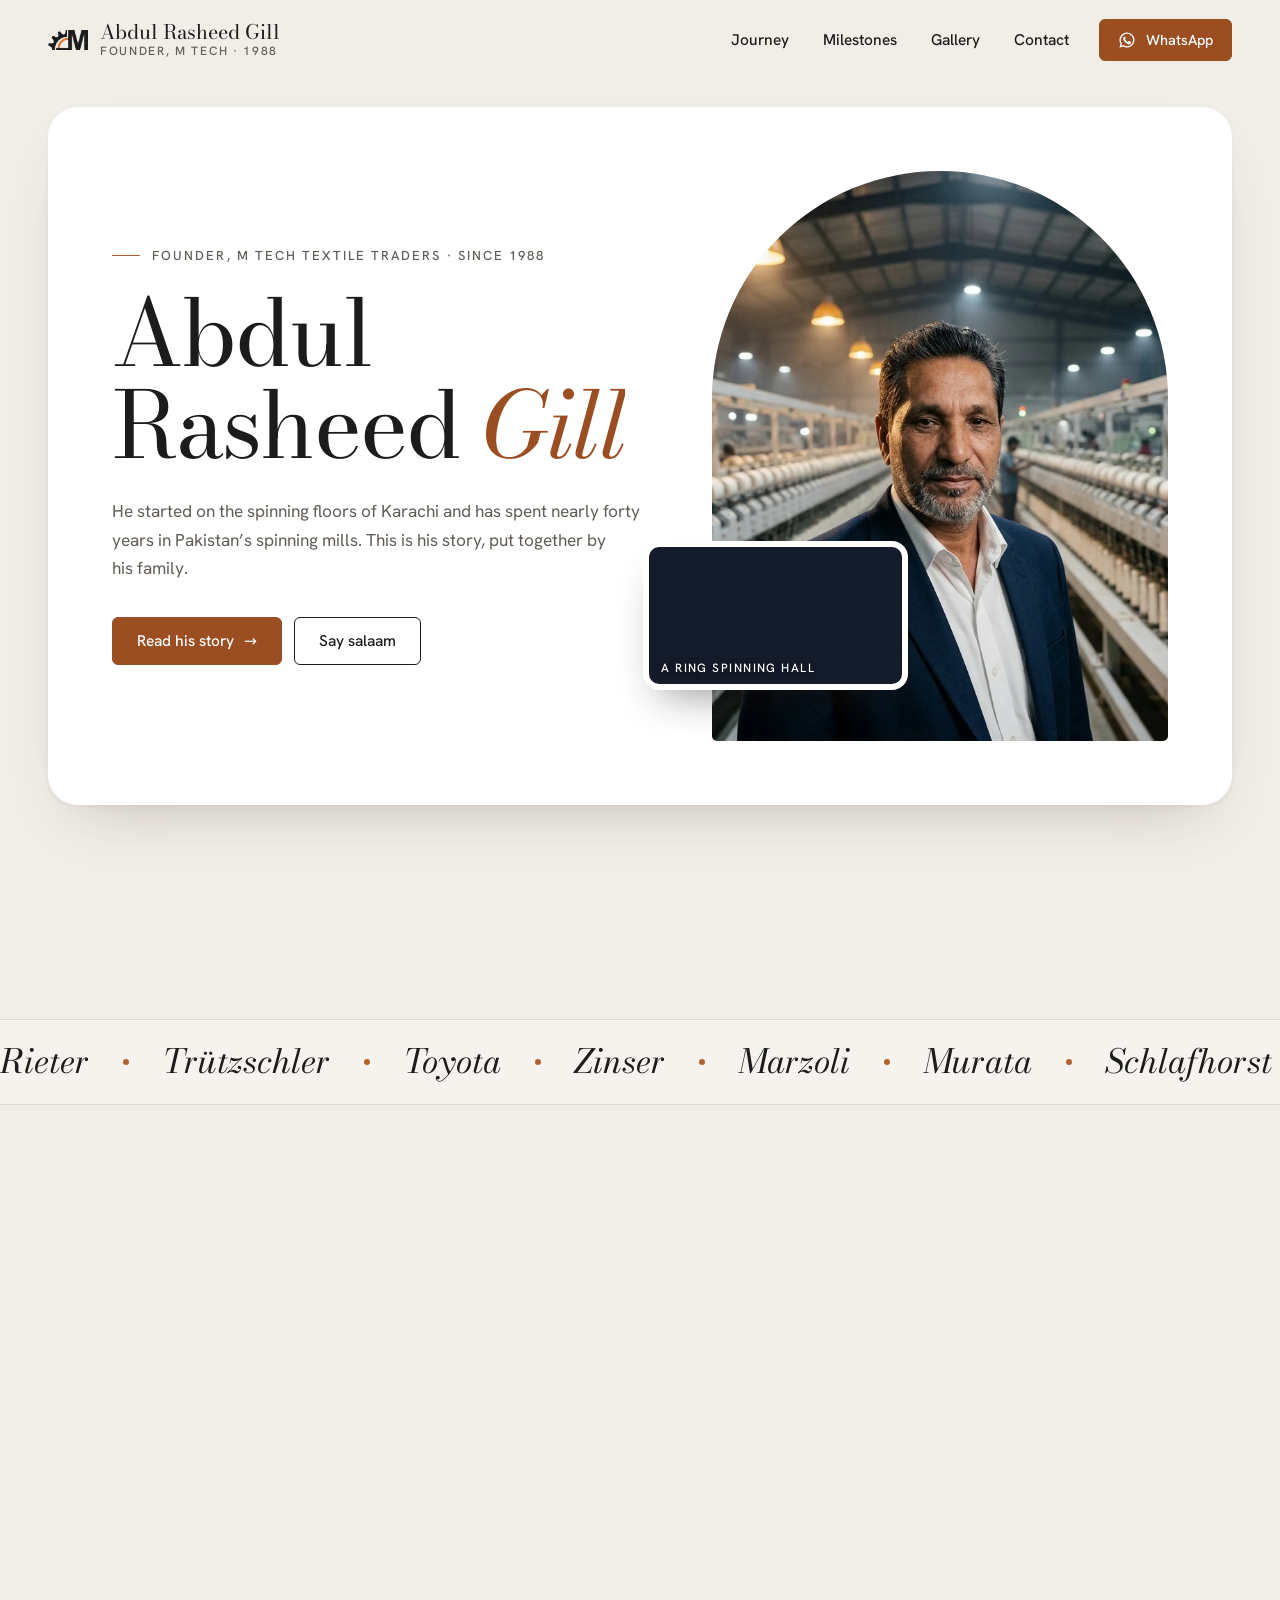
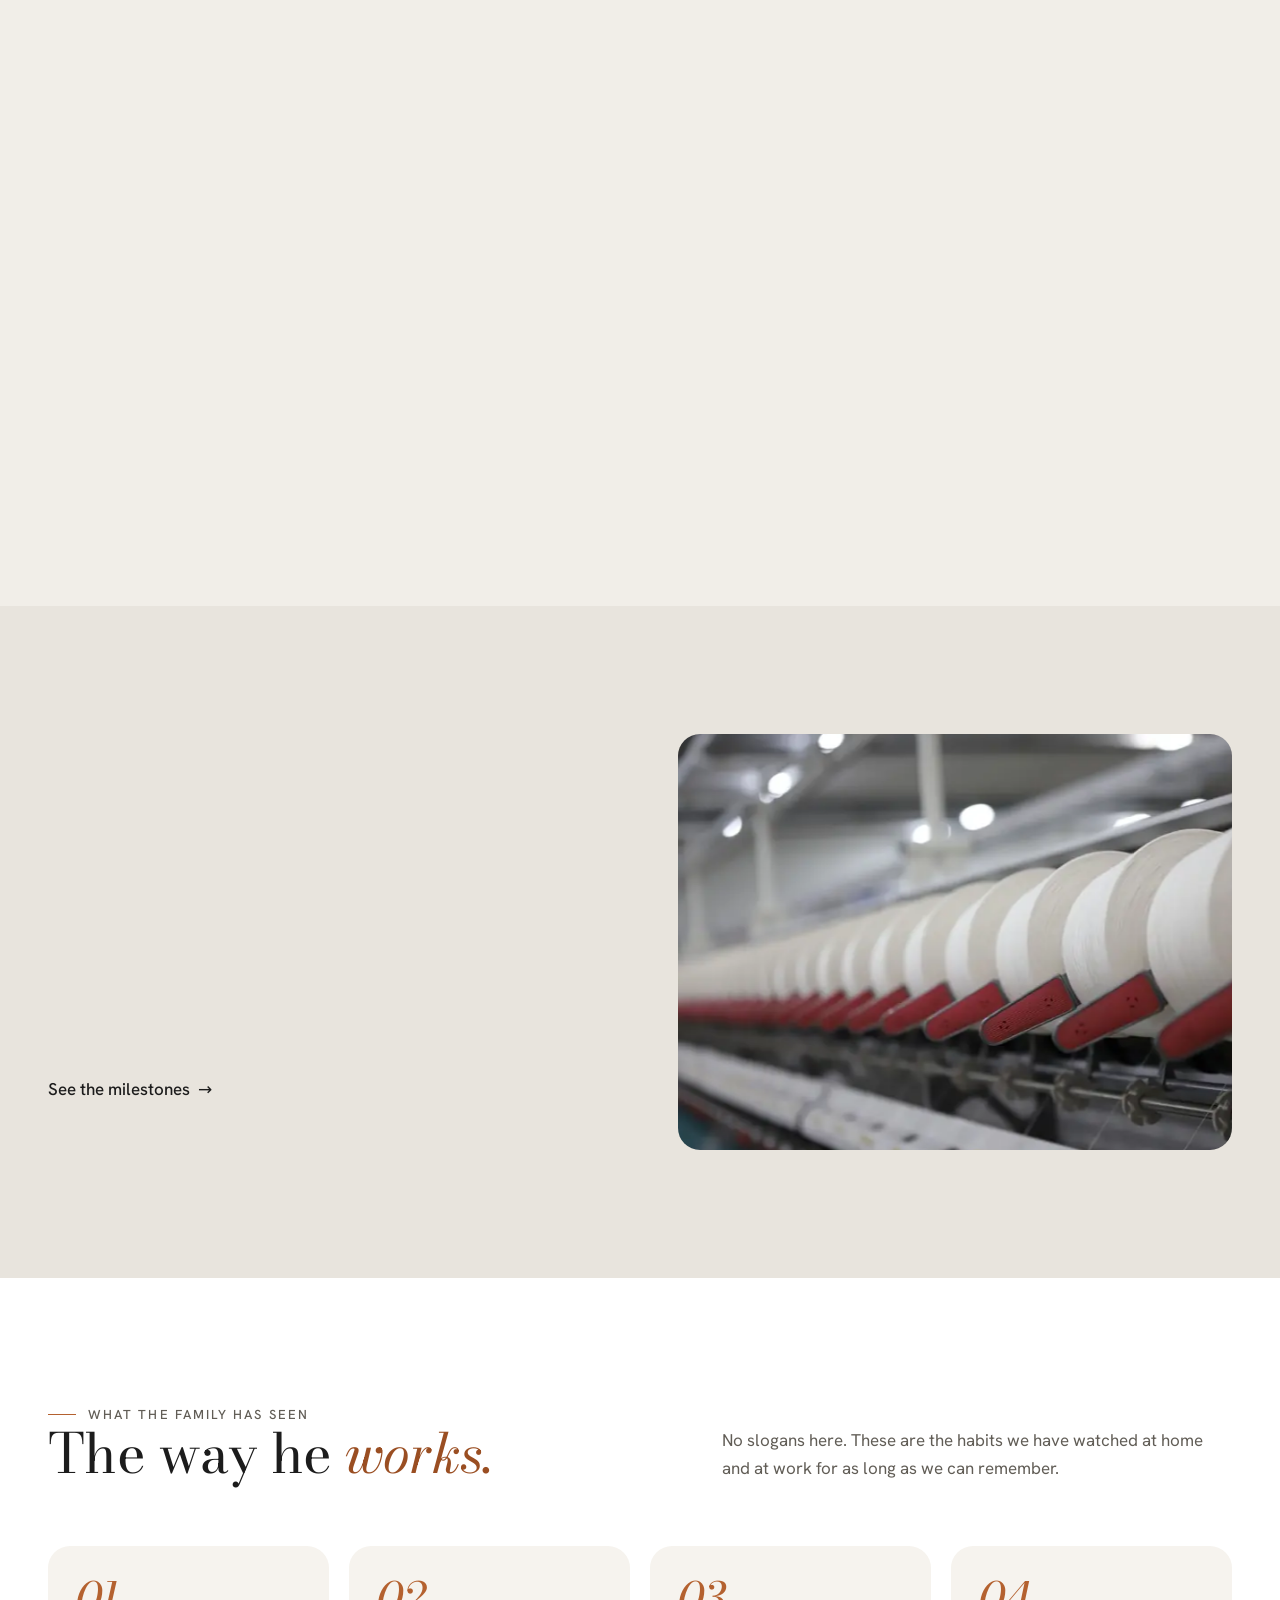
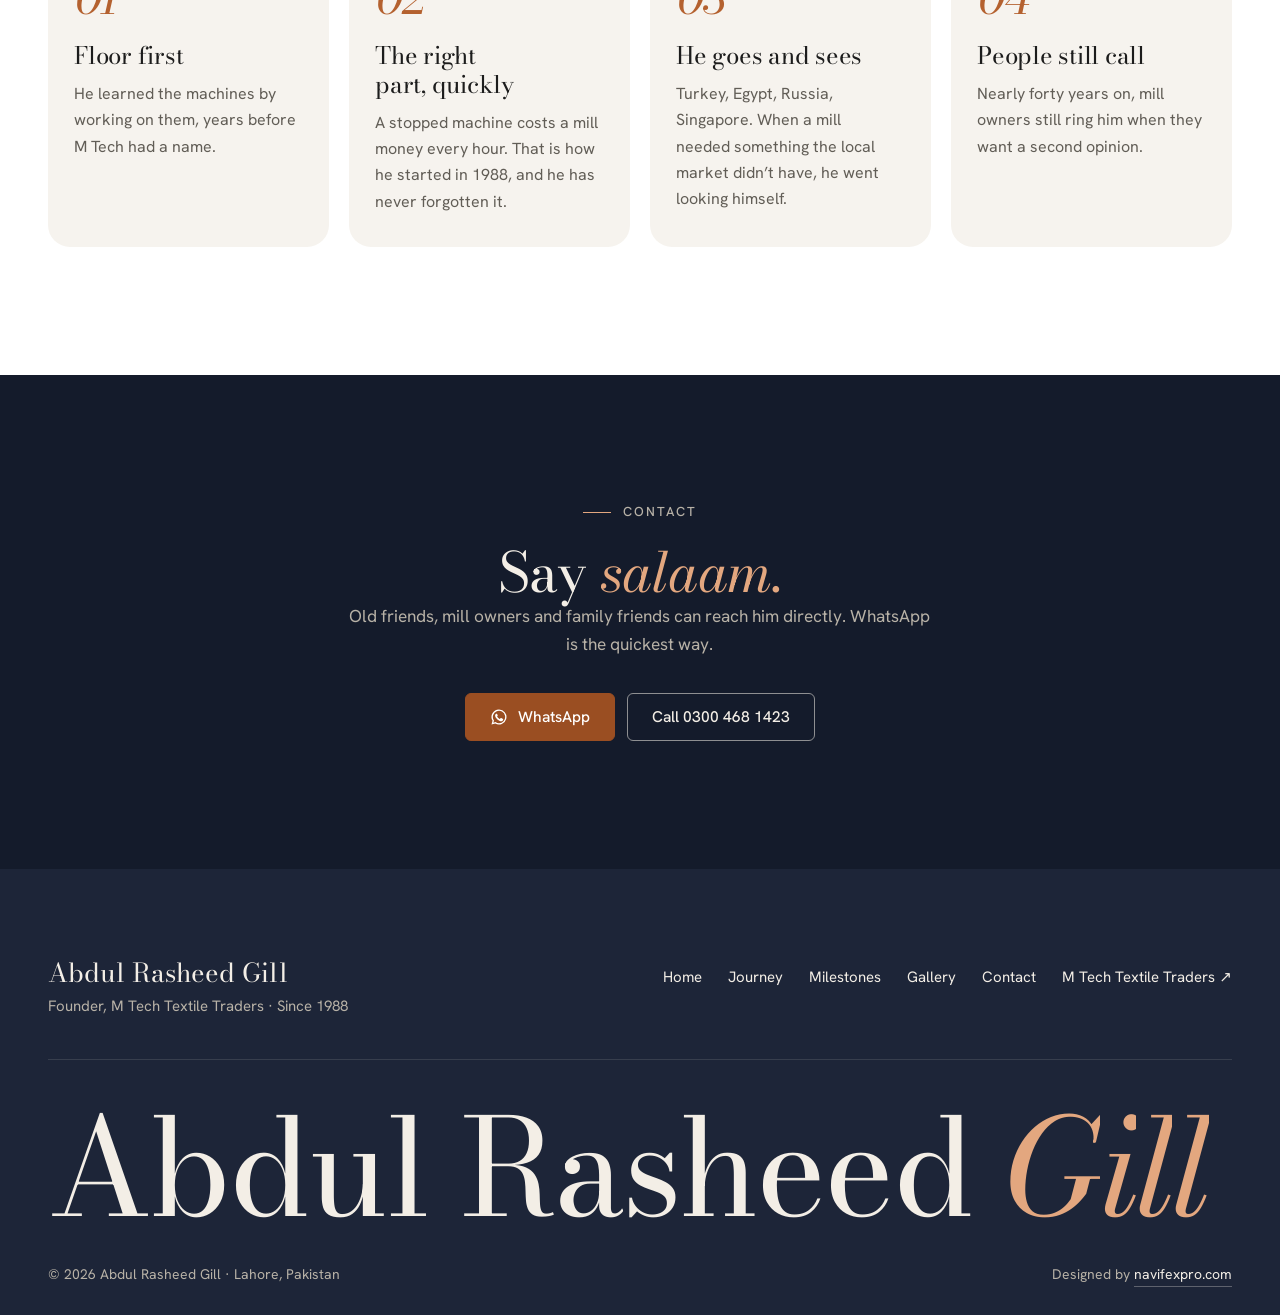
==== index.html @ b9854686 "Round 3: warm editorial redesign (linen, Bodoni, copper), soft motion, complete SEO - Celeste-style " ====
<!doctype html>
<html lang="en" class="no-js">
<head>
<meta charset="utf-8">
<meta name="viewport" content="width=device-width,initial-scale=1,viewport-fit=cover">
<title>Abdul Rasheed Gill | Founder of M Tech Textile Traders</title>
<meta name="description" content="Abdul Rasheed Gill founded M Tech Textile Traders in Karachi in 1988. His story from the spinning floors to whole mills, told by his family with his own photos.">
<meta name="theme-color" content="#f1eee8">
<link rel="canonical" href="https://abdulrasheedgill.com/">
<meta property="og:type" content="profile">
<meta property="og:site_name" content="Abdul Rasheed Gill">
<meta property="og:locale" content="en_PK">
<meta property="og:title" content="Abdul Rasheed Gill | Founder of M Tech Textile Traders">
<meta property="og:description" content="Abdul Rasheed Gill founded M Tech Textile Traders in Karachi in 1988. His story from the spinning floors to whole mills, told by his family with his own photos.">
<meta property="og:url" content="https://abdulrasheedgill.com/">
<meta property="og:image" content="https://abdulrasheedgill.com/assets/img/og.jpg">
<meta property="og:image:width" content="1200">
<meta property="og:image:height" content="630">
<meta property="og:image:alt" content="Abdul Rasheed Gill, founder of M Tech Textile Traders">
<meta name="twitter:card" content="summary_large_image">
<meta name="twitter:title" content="Abdul Rasheed Gill | Founder of M Tech Textile Traders">
<meta name="twitter:description" content="Abdul Rasheed Gill founded M Tech Textile Traders in Karachi in 1988. His story from the spinning floors to whole mills, told by his family with his own photos.">
<meta name="twitter:image" content="https://abdulrasheedgill.com/assets/img/og.jpg">
<link rel="icon" href="/favicon.ico" sizes="any">
<link rel="icon" type="image/png" sizes="64x64" href="/assets/img/favicon-64.png">
<link rel="icon" type="image/png" sizes="192x192" href="/assets/img/icon-192.png">
<link rel="apple-touch-icon" href="/assets/img/apple-touch-icon.png">
<link rel="preload" href="/assets/fonts/bodoni-moda-latin-400-normal.woff2" as="font" type="font/woff2" crossorigin>
<link rel="preload" href="/assets/fonts/hanken-grotesk-latin-400-normal.woff2" as="font" type="font/woff2" crossorigin>
<link rel="preload" as="image" href="/assets/img/hero-800.webp" media="(max-width: 860px)" fetchpriority="high">
<link rel="preload" as="image" href="/assets/img/hero.webp" media="(min-width: 861px)" fetchpriority="high">
<link rel="stylesheet" href="/css/style.css?v=9">
<script>(function(h){h.classList.remove("no-js");h.classList.add("js");try{if(!matchMedia("(prefers-reduced-motion: reduce)").matches){h.classList.add("motion");setTimeout(function(){if(!window.__arg)h.classList.remove("motion","has-intro")},2500)}}catch(e){}})(document.documentElement)</script>
<script type="application/ld+json">{"@context":"https://schema.org","@graph":[{"@type":"ProfilePage","@id":"https://abdulrasheedgill.com/#page","url":"https://abdulrasheedgill.com/","name":"Abdul Rasheed Gill | Founder of M Tech Textile Traders","description":"Abdul Rasheed Gill founded M Tech Textile Traders in Karachi in 1988. His story from the spinning floors to whole mills, told by his family with his own photos.","inLanguage":"en","dateModified":"2026-10-27","isPartOf":{"@id":"https://abdulrasheedgill.com/#website"},"about":{"@id":"https://abdulrasheedgill.com/#person"},"mainEntity":{"@id":"https://abdulrasheedgill.com/#person"},"primaryImageOfPage":"https://abdulrasheedgill.com/assets/img/hero.jpg"},{"@type":"WebSite","@id":"https://abdulrasheedgill.com/#website","url":"https://abdulrasheedgill.com/","name":"Abdul Rasheed Gill","inLanguage":"en","publisher":{"@id":"https://abdulrasheedgill.com/#person"}},{"@type":"Person","@id":"https://abdulrasheedgill.com/#person","name":"Abdul Rasheed Gill","alternateName":"Abdul Rasheed","jobTitle":"Founder, M Tech Textile Traders","description":"Founder of M Tech Textile Traders (Karachi, 1988). Nearly four decades in Pakistan's spinning industry, from spare parts to whole spinning mills.","image":"https://abdulrasheedgill.com/assets/img/hero.jpg","url":"https://abdulrasheedgill.com/","telephone":"+92-300-4681423","email":"chabdulrasheedgill@gmail.com","nationality":{"@type":"Country","name":"Pakistan"},"address":{"@type":"PostalAddress","addressLocality":"Lahore","addressRegion":"Punjab","addressCountry":"PK"},"worksFor":{"@id":"https://abdulrasheedgill.com/#mtech"},"knowsAbout":["Spinning machinery","Textile industry in Pakistan","Open-end spinning","Ring spinning","Blowroom","Carding","Combing","Autoconer winding","Spinning mill valuation and relocation"],"sameAs":["https://mtechtextiletraders.com/"]},{"@type":"Organization","@id":"https://abdulrasheedgill.com/#mtech","name":"M Tech Textile Traders","url":"https://mtechtextiletraders.com/","foundingDate":"1988","foundingLocation":{"@type":"Place","name":"Karachi, Pakistan"},"founder":{"@id":"https://abdulrasheedgill.com/#person"}}]}</script>
</head>
<body>
<script>(function(){try{if(matchMedia("(prefers-reduced-motion: reduce)").matches||sessionStorage.getItem("arg_intro"))return;sessionStorage.setItem("arg_intro","1")}catch(e){return}var d=document.createElement("div");d.id="intro";d.setAttribute("aria-hidden","true");d.innerHTML='<div class="in-box"><p class="in-k">Karachi &middot; 1988</p><p class="in-name"><span>Abdul Rasheed <em>Gill</em></span></p><div class="in-line"></div></div>';document.body.insertBefore(d,document.body.firstChild);document.documentElement.classList.add("has-intro")})()</script>
<a class="skip" href="#main">Skip to content</a>
<header class="nav" id="nav">
  <div class="wrap">
    <a class="brand" href="/" aria-current="page"><img src="/assets/img/mtech-mark-ink.png" alt="" width="44" height="23"><span><b>Abdul Rasheed Gill</b><small>Founder, M Tech &middot; 1988</small></span></a>
    <nav aria-label="Main">
      <button class="menu-btn" type="button" aria-expanded="false" aria-controls="nav-links"><span class="mb-t">Menu</span><span class="bars" aria-hidden="true"><i></i><i></i></span></button>
      <div class="links" id="nav-links"><a href="/journey">Journey</a><a href="/milestones">Milestones</a><a href="/gallery">Gallery</a><a href="/contact">Contact</a><a class="btn" href="https://wa.me/923004681423?text=Assalam-o-Alaikum%20Rasheed%20sahab%2C%20I%20found%20your%20website%20and%20would%20like%20to%20get%20in%20touch." target="_blank" rel="noopener"><svg viewBox="0 0 24 24" fill="currentColor" aria-hidden="true"><path d="M12 2a10 10 0 0 0-8.6 15.1L2 22l5-1.3A10 10 0 1 0 12 2zm0 18.2a8.2 8.2 0 0 1-4.2-1.2l-.3-.2-3 .8.8-2.9-.2-.3A8.2 8.2 0 1 1 12 20.2zm4.5-6.1c-.2-.1-1.5-.7-1.7-.8s-.4-.1-.6.1-.7.8-.8 1-.3.2-.5.1a6.7 6.7 0 0 1-3.3-2.9c-.2-.4.2-.4.7-1.3a.5.5 0 0 0 0-.4l-.8-1.8c-.2-.5-.4-.4-.6-.4h-.5a1 1 0 0 0-.7.3 3 3 0 0 0-.9 2.2 5.2 5.2 0 0 0 1.1 2.7 11.8 11.8 0 0 0 4.5 4c1.7.7 2.3.8 3.2.6a2.7 2.7 0 0 0 1.8-1.2 2.2 2.2 0 0 0 .1-1.2c0-.1-.2-.2-.4-.3z"/></svg>WhatsApp</a></div>
    </nav>
  </div>
</header>
<main id="main">
  <section class="hero" aria-labelledby="hero-title">
    <div class="wrap">
      <div class="hero-card">
        <div class="hero-copy">
          <p class="eyebrow" data-a="fade">Founder, M Tech Textile Traders &middot; Since 1988</p>
          <h1 id="hero-title" data-split style="--d:80ms">Abdul Rasheed <em>Gill</em></h1>
          <p class="lead" data-a="rise" style="--d:420ms">He started on the spinning floors of Karachi and has spent nearly forty years in Pakistan&rsquo;s spinning mills. This is his story, put together by his family.</p>
          <div class="ctas" data-a="rise" style="--d:540ms"><a class="btn" href="/journey">Read his story <span class="arr" aria-hidden="true">&rarr;</span></a><a class="btn ghost" href="/contact">Say salaam</a></div>
        </div>
        <div class="hero-media">
          <div class="arch" data-a="img" style="--d:150ms"><picture><source type="image/webp" srcset="/assets/img/hero-800.webp 800w, /assets/img/hero.webp 1640w" sizes="(max-width: 860px) 92vw, 520px"><img src="/assets/img/hero.jpg" alt="Portrait of Abdul Rasheed Gill in a dark suit, standing in a ring spinning hall" width="1640" height="1640" fetchpriority="high"></picture></div>
          <div class="film" data-a="rise" style="--d:700ms" data-film data-src-d="/assets/video/bg-d.mp4" data-src-m="/assets/video/bg-m.mp4" data-poster-d="/assets/video/bg-d.webp" data-poster-m="/assets/video/bg-m.webp" aria-hidden="true">
            <picture><source media="(max-width: 860px)" srcset="/assets/video/bg-m.webp" width="540" height="960"><img src="/assets/video/bg-d.webp" alt="" width="1280" height="720" loading="lazy" decoding="async"></picture>
            <span class="film-cap">A ring spinning hall</span>
          </div>
        </div>
      </div>
    </div>
  </section>

  <section class="strip" aria-labelledby="num-title">
    <div class="wrap">
      <h2 id="num-title" class="sr">Life in numbers</h2>
      <ul data-stagger>
        <li data-a="rise"><svg viewBox="0 0 32 32" aria-hidden="true" data-draw style="--d:200ms"><rect pathLength="1" x="4" y="5.5" width="24" height="22" rx="2"/><path pathLength="1" d="M4 11.5h24M10 3v5M22 3v5"/></svg><div><b><span data-count="1988" data-from="1950">1988</span></b><span>Founded M Tech in Karachi</span></div></li>
        <li data-a="rise"><svg viewBox="0 0 32 32" aria-hidden="true" data-draw style="--d:300ms"><path pathLength="1" d="M3 28V14l7 4.5V14l7 4.5V14l7 4.5V6h4v22z"/><path pathLength="1" d="M8 23h3M15 23h3M22 23h3"/></svg><div><b><span data-count="50">50</span>+</b><span>Spinning mills through his hands</span></div></li>
        <li data-a="rise"><svg viewBox="0 0 32 32" aria-hidden="true" data-draw style="--d:400ms"><circle pathLength="1" cx="11" cy="10" r="4"/><circle pathLength="1" cx="22" cy="11" r="3.2"/><path pathLength="1" d="M3.5 27c.8-5 3.7-8 7.5-8s6.7 3 7.5 8M17.5 20.5c1.2-1.3 2.7-2 4.5-2 3.2 0 5.5 2.6 6.2 7"/></svg><div><b><span data-count="100">100</span>+</b><span>Factory owners who asked his view</span></div></li>
        <li data-a="rise"><svg viewBox="0 0 32 32" aria-hidden="true" data-draw style="--d:500ms"><path pathLength="1" d="M16 29s-9-8-9-15a9 9 0 0 1 18 0c0 7-9 15-9 15z"/><circle pathLength="1" cx="16" cy="14" r="3.2"/></svg><div><b class="sm">Lahore &amp; Faisalabad</b><span>Office and warehouse today</span></div></li>
      </ul>
    </div>
  </section>

  <div class="marquee" aria-hidden="true"><div class="track"><span>Rieter</span><span>Tr&uuml;tzschler</span><span>Toyota</span><span>Zinser</span><span>Marzoli</span><span>Murata</span><span>Schlafhorst</span><span>Savio</span><span>Rieter</span><span>Tr&uuml;tzschler</span><span>Toyota</span><span>Zinser</span><span>Marzoli</span><span>Murata</span><span>Schlafhorst</span><span>Savio</span></div></div>

  <section class="sec" aria-labelledby="life-title">
    <div class="wrap">
      <div class="sec-head">
        <div><p class="eyebrow" data-a="fade">His story</p><h2 id="life-title" class="h2" data-split>A life on the mill <em>floor.</em></h2></div>
        <p data-a="rise" style="--d:200ms">Start with the full story, read the short version, or just look through the photographs.</p>
      </div>
      <div class="tiles" data-stagger data-rail>
        <a class="tile" href="/journey" data-a="rise">
          <div class="ph"><picture><source type="image/webp" srcset="/assets/img/field-spinning.webp"><img src="/assets/img/field-spinning.jpg" alt="Abdul Rasheed Gill standing between ring frames on a spinning floor" width="825" height="1100" loading="lazy" decoding="async"></picture></div>
          <div class="tx"><small>Seven chapters</small><h3>The journey</h3><p>From a job on the Karachi spinning floors to founding M Tech in 1988, and everything after.</p><span class="link"><span>Read the journey</span> <span class="arr" aria-hidden="true">&rarr;</span></span></div>
        </a>
        <a class="tile" href="/milestones" data-a="rise">
          <div class="ph"><picture><source type="image/webp" srcset="/assets/img/field-hall.webp"><img src="/assets/img/field-hall.jpg" alt="Abdul Rasheed Gill standing in an empty mill hall" width="825" height="1100" loading="lazy" decoding="async"></picture></div>
          <div class="tx"><small>1988 to today</small><h3>Milestones</h3><p>The same story on one page, one line for each step.</p><span class="link"><span>See the milestones</span> <span class="arr" aria-hidden="true">&rarr;</span></span></div>
        </a>
        <a class="tile" href="/gallery" data-a="rise">
          <div class="ph"><picture><source type="image/webp" srcset="/assets/img/field-exhibition.webp"><img src="/assets/img/field-exhibition.jpg" alt="Abdul Rasheed Gill with visitors at a textile machinery exhibition" width="825" height="1100" loading="lazy" decoding="async"></picture></div>
          <div class="tx"><small>Twelve photographs</small><h3>Gallery</h3><p>Mill floors, machinery yards and exhibitions, in Pakistan and abroad.</p><span class="link"><span>Open the gallery</span> <span class="arr" aria-hidden="true">&rarr;</span></span></div>
        </a>
      </div>
      <div class="rail-dots" aria-label="Story cards"><button type="button" aria-label="Card 1" aria-current="true"><i></i></button><button type="button" aria-label="Card 2" aria-current="false"><i></i></button><button type="button" aria-label="Card 3" aria-current="false"><i></i></button></div>
    </div>
  </section>

  <section class="sec band" aria-labelledby="band-title">
    <div class="wrap band-grid">
      <div>
        <p class="eyebrow" data-a="fade">Since 1988</p>
        <h2 id="band-title" class="h2" data-split>Nearly forty years, <em>one trade.</em></h2>
        <p class="lead" data-a="rise" style="--d:250ms">Spare parts first, then whole machines, then complete mills. More than fifty spinning mills have passed through his hands, from Karachi and Hyderabad up to Faisalabad and Lahore.</p>
        <a class="link" href="/milestones" data-a="rise" style="--d:380ms"><span>See the milestones</span> <span class="arr" aria-hidden="true">&rarr;</span></a>
      </div>
      <div class="ph" data-par data-a="rise"><img src="/assets/img/mood-ringframes.webp" srcset="/assets/img/mood-ringframes-800.webp 800w, /assets/img/mood-ringframes.webp 1600w" sizes="(max-width: 860px) 100vw, 50vw" alt="Rows of ring spinning frames with white yarn bobbins in a mill" width="1600" height="1067" loading="lazy" decoding="async"></div>
    </div>
  </section>

  <section class="sec white" aria-labelledby="ways-title">
    <div class="wrap">
      <div class="sec-head">
        <div><p class="eyebrow" data-a="fade">What the family has seen</p><h2 id="ways-title" class="h2" data-split>The way he <em>works.</em></h2></div>
        <p data-a="rise" style="--d:200ms">No slogans here. These are the habits we have watched at home and at work for as long as we can remember.</p>
      </div>
      <div class="ways" data-stagger>
        <article class="way" data-a="rise"><span class="n" aria-hidden="true">01</span><h3>Floor first</h3><p>He learned the machines by working on them, years before M Tech had a name.</p></article>
        <article class="way" data-a="rise"><span class="n" aria-hidden="true">02</span><h3>The right part, quickly</h3><p>A stopped machine costs a mill money every hour. That is how he started in 1988, and he has never forgotten it.</p></article>
        <article class="way" data-a="rise"><span class="n" aria-hidden="true">03</span><h3>He goes and sees</h3><p>Turkey, Egypt, Russia, Singapore. When a mill needed something the local market didn&rsquo;t have, he went looking himself.</p></article>
        <article class="way" data-a="rise"><span class="n" aria-hidden="true">04</span><h3>People still call</h3><p>Nearly forty years on, mill owners still ring him when they want a second opinion.</p></article>
      </div>
    </div>
  </section>

  <section class="sec inkband" aria-labelledby="say-title">
    <div class="wrap">
      <p class="eyebrow c" data-a="fade">Contact</p>
      <h2 id="say-title" class="h2" data-split>Say <em>salaam.</em></h2>
      <p class="lead" data-a="rise" style="--d:300ms">Old friends, mill owners and family friends can reach him directly. WhatsApp is the quickest way.</p>
      <div class="ctas" data-a="rise" style="--d:420ms">
        <a class="btn" href="https://wa.me/923004681423?text=Assalam-o-Alaikum%20Rasheed%20sahab%2C%20I%20found%20your%20website%20and%20would%20like%20to%20get%20in%20touch." target="_blank" rel="noopener"><svg viewBox="0 0 24 24" fill="currentColor" aria-hidden="true"><path d="M12 2a10 10 0 0 0-8.6 15.1L2 22l5-1.3A10 10 0 1 0 12 2zm0 18.2a8.2 8.2 0 0 1-4.2-1.2l-.3-.2-3 .8.8-2.9-.2-.3A8.2 8.2 0 1 1 12 20.2zm4.5-6.1c-.2-.1-1.5-.7-1.7-.8s-.4-.1-.6.1-.7.8-.8 1-.3.2-.5.1a6.7 6.7 0 0 1-3.3-2.9c-.2-.4.2-.4.7-1.3a.5.5 0 0 0 0-.4l-.8-1.8c-.2-.5-.4-.4-.6-.4h-.5a1 1 0 0 0-.7.3 3 3 0 0 0-.9 2.2 5.2 5.2 0 0 0 1.1 2.7 11.8 11.8 0 0 0 4.5 4c1.7.7 2.3.8 3.2.6a2.7 2.7 0 0 0 1.8-1.2 2.2 2.2 0 0 0 .1-1.2c0-.1-.2-.2-.4-.3z"/></svg>WhatsApp</a>
        <a class="btn ghost" href="tel:+923004681423">Call 0300 468 1423</a>
      </div>
    </div>
  </section>
</main>
<footer class="foot">
  <div class="wrap">
    <div class="foot-top">
      <div class="foot-brand"><b>Abdul Rasheed Gill</b><span>Founder, M Tech Textile Traders &middot; Since 1988</span></div>
      <nav aria-label="Footer">
        <ul><li><a href="/">Home</a></li><li><a href="/journey">Journey</a></li><li><a href="/milestones">Milestones</a></li><li><a href="/gallery">Gallery</a></li><li><a href="/contact">Contact</a></li><li><a href="https://mtechtextiletraders.com" target="_blank" rel="noopener">M Tech Textile Traders &#8599;</a></li></ul>
      </nav>
    </div>
    <p class="wordmark" aria-hidden="true">Abdul Rasheed <em>Gill</em></p>
    <div class="foot-legal"><span>&copy; 2026 Abdul Rasheed Gill &middot; Lahore, Pakistan</span><span>Designed by <a href="https://navifexpro.com" target="_blank" rel="noopener">navifexpro.com</a></span></div>
  </div>
</footer>
<button class="to-top" type="button" aria-label="Back to top"><svg viewBox="0 0 24 24" fill="none" stroke="currentColor" stroke-width="1.6" aria-hidden="true"><path d="M12 19V5M6 11l6-6 6 6"/></svg></button>
<script src="/js/main.js?v=9" defer></script>
</body>
</html>
---- css/style.css ----
/* Abdul Rasheed Gill - warm editorial look.
   Linen + white backgrounds, Bodoni Moda headings with one italic word, Hanken Grotesk text,
   copper accent, deep ink only for the contact band and footer. */
@font-face{font-family:"Bodoni Moda";font-style:normal;font-weight:400;font-display:swap;src:url(/assets/fonts/bodoni-moda-latin-400-normal.woff2) format("woff2")}
@font-face{font-family:"Bodoni Moda";font-style:italic;font-weight:400;font-display:swap;src:url(/assets/fonts/bodoni-moda-latin-400-italic.woff2) format("woff2")}
@font-face{font-family:"Hanken Grotesk";font-style:normal;font-weight:300;font-display:swap;src:url(/assets/fonts/hanken-grotesk-latin-300-normal.woff2) format("woff2")}
@font-face{font-family:"Hanken Grotesk";font-style:normal;font-weight:400;font-display:swap;src:url(/assets/fonts/hanken-grotesk-latin-400-normal.woff2) format("woff2")}
@font-face{font-family:"Hanken Grotesk";font-style:normal;font-weight:500;font-display:swap;src:url(/assets/fonts/hanken-grotesk-latin-500-normal.woff2) format("woff2")}

:root{
  --linen:#f1eee8;--linen-2:#f6f3ee;--white:#fff;--band:#e8e4dd;
  --text:#1c1c1c;--muted:#615d56;--line:#dcd6cc;
  --copper:#9a4e22;--copper-2:#b4612f;--copper-soft:#ecdccf;
  --ink:#141b2b;--ink-2:#1d2538;--on-ink:#f3eee6;--on-ink-mute:#b8b2a7;
  --serif:"Bodoni Moda",Georgia,"Times New Roman",serif;
  --sans:"Hanken Grotesk",system-ui,-apple-system,"Segoe UI",Roboto,Arial,sans-serif;
  --r:22px;--rb:6px;
  --wrap:1240px;--gut:clamp(20px,4.4vw,48px);
  --ease:cubic-bezier(.2,.8,.2,1);
  --shadow:0 30px 60px -32px rgba(60,45,30,.28),0 2px 6px rgba(60,45,30,.05);
}
*,*::before,*::after{box-sizing:border-box}
html{-webkit-text-size-adjust:100%;text-size-adjust:100%;scroll-padding-top:90px}
body{margin:0;background:var(--linen);color:var(--text);font:400 17px/1.65 var(--sans);-webkit-font-smoothing:antialiased;overflow-x:hidden}
img,video,svg{display:block;max-width:100%}
img{height:auto}
a{color:inherit}
p{margin:0 0 1em}
h1,h2,h3{margin:0;font-family:var(--serif);font-weight:400;letter-spacing:-.01em;text-wrap:balance}
em{font-style:italic}
h1 em,h2 em,h3 em{color:var(--copper)}
p{text-wrap:pretty}
:focus-visible{outline:2px solid var(--copper);outline-offset:3px;border-radius:4px}
.wrap{width:100%;max-width:calc(var(--wrap) + var(--gut)*2);margin:0 auto;padding:0 var(--gut)}
.skip{position:absolute;left:12px;top:-60px;z-index:200;background:var(--ink);color:#fff;padding:10px 16px;border-radius:var(--rb);text-decoration:none;transition:top .2s}
.skip:focus{top:12px}
.sr{position:absolute;width:1px;height:1px;overflow:hidden;clip:rect(0 0 0 0);white-space:nowrap}

/* ---------- type helpers ---------- */
.eyebrow{display:flex;align-items:center;gap:12px;margin:0 0 22px;font:500 13px/1.4 var(--sans);letter-spacing:.16em;text-transform:uppercase;color:var(--muted)}
.eyebrow::before{content:"";width:28px;height:1px;background:var(--copper-2);flex:none}
.eyebrow.c{justify-content:center}
.lead{font-size:clamp(17px,1.35vw,19px);color:var(--muted);max-width:34em}
.h2{font-size:clamp(34px,4.3vw,58px);line-height:1.06}
.sec{padding:clamp(80px,10vw,140px) 0}
.sec.white{background:var(--white)}
.sec-head{display:flex;justify-content:space-between;align-items:flex-end;gap:32px;margin-bottom:clamp(36px,5vw,64px)}
.sec-head p{max-width:30em;color:var(--muted);margin:0}
@media (max-width:760px){.sec-head{flex-direction:column;align-items:flex-start;gap:18px}}
.center{text-align:center}
.center .lead{margin-left:auto;margin-right:auto}

/* ---------- buttons & links ---------- */
.btn{position:relative;display:inline-flex;align-items:center;justify-content:center;gap:10px;min-height:48px;padding:0 24px;border-radius:var(--rb);border:1px solid var(--copper);background:var(--copper);color:#fff;font:500 15.5px/1 var(--sans);text-decoration:none;cursor:pointer;overflow:hidden;isolation:isolate;transition:color .18s,border-color .18s}
.btn::before{content:"";position:absolute;inset:0;background:var(--ink);transform:scaleX(0);transform-origin:right;transition:transform .35s var(--ease);z-index:-1}
.btn:hover::before{transform:scaleX(1);transform-origin:left}
.btn:hover{border-color:var(--ink)}
.btn.ghost{background:transparent;color:var(--text);border-color:var(--text)}
.btn.ghost::before{background:var(--text)}
.btn.ghost:hover{color:#fff}
.btn svg{width:18px;height:18px;flex:none}
.btn .arr,.link .arr{display:inline-block;transition:transform .2s var(--ease)}
.btn:hover .arr,.link:hover .arr{transform:translateX(5px)}
.link{display:inline-flex;align-items:center;gap:8px;min-height:44px;color:var(--text);font-weight:500;text-decoration:none;border-bottom:1px solid transparent}
.link span:first-child{background:linear-gradient(currentColor,currentColor) 0 100%/0 1px no-repeat;transition:background-size .3s var(--ease)}
.link:hover span:first-child{background-size:100% 1px}
.ctas{display:flex;flex-wrap:wrap;align-items:center;gap:12px}

/* ---------- header ---------- */
.nav{position:sticky;top:0;z-index:50;background:rgba(241,238,232,.86);-webkit-backdrop-filter:saturate(1.4) blur(14px);backdrop-filter:saturate(1.4) blur(14px);border-bottom:1px solid transparent;transition:border-color .3s,box-shadow .3s,background-color .3s}
.nav.scrolled{border-bottom-color:var(--line);background:rgba(246,243,238,.92)}
.nav .wrap{display:flex;align-items:center;justify-content:space-between;gap:20px;height:80px;transition:height .35s var(--ease)}
.nav.scrolled .wrap{height:64px}
.brand{display:flex;align-items:center;gap:12px;text-decoration:none;min-width:0}
.brand img{width:40px;height:auto;flex:none}
.brand span{display:flex;flex-direction:column;line-height:1.15;min-width:0}
.brand b{font:400 20px/1.1 var(--serif);white-space:nowrap}
.brand small{font:500 12px/1.4 var(--sans);letter-spacing:.14em;text-transform:uppercase;color:var(--muted);white-space:nowrap}
.links{display:flex;align-items:center;gap:6px}
.links a{position:relative;padding:10px 14px;text-decoration:none;font-weight:500;font-size:15.5px;color:var(--text)}
.links a:not(.btn)::after{content:"";position:absolute;left:14px;right:14px;bottom:5px;height:1px;background:var(--copper);transform:scaleX(0);transform-origin:left;transition:transform .3s var(--ease)}
.links a:not(.btn):hover::after,.links a[aria-current="page"]::after{transform:scaleX(1)}
.links .btn{margin-left:10px;min-height:42px;padding:0 18px;font-size:14.5px;color:#fff}
.menu-btn{display:none}
@media (max-width:900px){
  .nav .wrap{height:68px}
  .nav.scrolled .wrap{height:60px}
  .menu-btn{display:inline-flex;align-items:center;gap:10px;min-height:44px;padding:0 6px 0 14px;border:0;background:none;font:500 15px/1 var(--sans);color:var(--text);cursor:pointer}
  .menu-btn .bars{position:relative;width:22px;height:10px;display:block}
  .menu-btn .bars i{position:absolute;left:0;right:0;height:1.5px;background:currentColor;transition:transform .3s var(--ease),top .3s var(--ease)}
  .menu-btn .bars i:first-child{top:0}.menu-btn .bars i:last-child{top:8.5px}
  .nav.open .menu-btn .bars i:first-child{top:4.25px;transform:rotate(45deg)}
  .nav.open .menu-btn .bars i:last-child{top:4.25px;transform:rotate(-45deg)}
  .links{position:fixed;left:0;right:0;top:var(--navh,68px);height:calc(100dvh - var(--navh,68px));flex-direction:column;align-items:stretch;gap:0;padding:12px var(--gut) 32px;background:var(--linen-2);overflow:auto;visibility:hidden;opacity:0;transform:translateY(-8px);transition:opacity .3s var(--ease),transform .3s var(--ease),visibility 0s .3s}
  .nav.open .links{visibility:visible;opacity:1;transform:none;transition:opacity .3s var(--ease),transform .3s var(--ease)}
  .links a{padding:18px 0;font:400 30px/1.2 var(--serif);border-bottom:1px solid var(--line)}
  .links a:not(.btn)::after{display:none}
  .links a[aria-current="page"]{color:var(--copper)}
  .links .btn{margin:24px 0 0;min-height:52px;font:500 16px/1 var(--sans);border-bottom:1px solid var(--copper)}
  .no-js .links{position:static;visibility:visible;opacity:1;transform:none;height:auto;flex-direction:row;flex-wrap:wrap;background:none;padding:0}
  .no-js .links a{font-size:16px;padding:8px;border:0}
  .no-js .menu-btn{display:none}
}
@media (max-width:380px){.brand small{display:none}.brand b{font-size:18px}}

/* ---------- breadcrumb ---------- */
.crumbs{margin:0 0 26px;font-size:14px;color:var(--muted)}
.crumbs ol{list-style:none;margin:0;padding:0;display:flex;flex-wrap:wrap;gap:8px}
.crumbs li+li::before{content:"/";margin-right:8px;color:var(--line)}
.crumbs a{text-decoration:none;border-bottom:1px solid var(--line)}
.crumbs a:hover{border-color:var(--copper);color:var(--copper)}

/* ---------- hero card (home + inner pages) ---------- */
.hero{padding:clamp(12px,2vw,28px) 0 0}
.hero-card{position:relative;display:grid;grid-template-columns:1.08fr .92fr;gap:clamp(28px,5vw,80px);align-items:center;background:var(--white);border-radius:calc(var(--r) + 8px);box-shadow:var(--shadow);padding:clamp(28px,5vw,72px)}
.hero-copy{min-width:0}
.hero h1{font-size:clamp(50px,7.2vw,108px);line-height:1;letter-spacing:-.02em;margin:0 0 26px}
.hero h1.page{font-size:clamp(42px,5.6vw,80px);line-height:1.04}
.hero .lead{margin-bottom:34px}
.arch{position:relative;border-radius:999px 999px var(--r) var(--r);overflow:hidden;background:var(--band);transform:translateZ(0)}
.arch img{width:100%;height:100%;object-fit:cover}
.hero-media{position:relative;justify-self:end;width:100%;max-width:520px}
.hero-media .arch{aspect-ratio:4/5}
.hero-media .arch img{object-position:50% 18%}
.film{position:absolute;left:-15%;bottom:9%;width:58%;aspect-ratio:16/9;border-radius:16px;overflow:hidden;border:6px solid var(--white);box-shadow:0 22px 40px -18px rgba(30,25,20,.45);background:var(--ink)}
.film img,.film video{position:absolute;inset:0;width:100%;height:100%;object-fit:cover}
.film video{opacity:0;transition:opacity .8s var(--ease)}
.film video.is-on{opacity:1}
.film-cap{position:absolute;left:12px;bottom:10px;z-index:2;font:500 12px/1 var(--sans);letter-spacing:.12em;text-transform:uppercase;color:#fff;text-shadow:0 1px 6px rgba(0,0,0,.6)}
@media (max-width:860px){
  .hero-card{grid-template-columns:1fr;border-radius:var(--r);padding:30px 22px 26px;gap:30px}
  .hero-media{justify-self:center;max-width:440px}
  .film{left:-6px;bottom:-14px;width:36%;aspect-ratio:9/16;border-width:4px;border-radius:12px}
  .film-cap{display:none}
  .hero h1{margin-bottom:18px}
  .hero .lead{margin-bottom:26px}
}
@media (max-width:520px){.hero .ctas .btn{flex:1 1 auto}}

/* ---------- life in numbers strip ---------- */
.strip{padding:clamp(40px,5vw,64px) 0}
.strip ul{list-style:none;margin:0;padding:0;display:grid;grid-template-columns:repeat(4,1fr);gap:24px}
.strip li{display:flex;gap:16px;align-items:flex-start}
.strip svg{width:34px;height:34px;flex:none;color:var(--copper);stroke:currentColor;fill:none;stroke-width:1.3;stroke-linecap:round;stroke-linejoin:round;margin-top:4px}
.strip b{display:block;font:400 30px/1.1 var(--serif);font-variant-numeric:lining-nums tabular-nums;margin-bottom:4px}
.strip b.sm{font-size:24px;line-height:1.25}
.strip li>div>span{display:block;color:var(--muted);font-size:15px;line-height:1.45}
@media (max-width:960px){.strip ul{grid-template-columns:1fr 1fr;gap:30px 20px}}
@media (max-width:420px){.strip li{gap:12px}.strip b{font-size:26px}.strip b.sm{font-size:21px}.strip li>div>span{font-size:14.5px}}

/* ---------- marquee ---------- */
.marquee{overflow:hidden;border-top:1px solid var(--line);border-bottom:1px solid var(--line);padding:22px 0;background:var(--linen-2)}
.marquee .track{display:flex;width:max-content;animation:mq 46s linear infinite}
.marquee:hover .track{animation-play-state:paused}
.marquee span{display:inline-flex;align-items:center;font:italic 400 clamp(24px,2.6vw,36px)/1.2 var(--serif);color:var(--text);white-space:nowrap;padding-right:34px}
.marquee span::after{content:"";width:6px;height:6px;border-radius:50%;background:var(--copper-2);margin-left:34px}
@keyframes mq{to{transform:translateX(-50%)}}

/* ---------- story tiles (home) ---------- */
.tiles{display:grid;grid-template-columns:repeat(3,1fr);gap:clamp(18px,2.4vw,32px)}
.tile{position:relative;display:flex;flex-direction:column;text-decoration:none;color:inherit;transition:transform .35s var(--ease)}
.tile .ph{border-radius:var(--r);overflow:hidden;aspect-ratio:3/4;background:var(--band)}
.tile .ph img{width:100%;height:100%;object-fit:cover;transition:transform 1.1s var(--ease)}
.tile:hover{transform:translateY(-6px)}
.tile:hover .ph img{transform:scale(1.05)}
.tile .tx{padding:22px 4px 0}
.tile small{display:block;font:500 12.5px/1.4 var(--sans);letter-spacing:.16em;text-transform:uppercase;color:var(--muted);margin-bottom:8px}
.tile h3{font-size:clamp(28px,2.6vw,36px);line-height:1.1;margin-bottom:10px}
.tile p{color:var(--muted);margin-bottom:12px}
.tile .link{pointer-events:none}
.rail-dots{display:none}
@media (max-width:760px){
  .tiles{display:flex;overflow-x:auto;scroll-snap-type:x mandatory;gap:16px;margin:0 calc(var(--gut)*-1);padding:0 var(--gut) 8px;scrollbar-width:none;-webkit-overflow-scrolling:touch}
  .tiles::-webkit-scrollbar{display:none}
  .tile{flex:0 0 82%;scroll-snap-align:start;scroll-margin-left:var(--gut)}
  .tile:hover{transform:none}
  .rail-dots{display:flex;justify-content:center;gap:8px;margin-top:22px}
  .rail-dots button{width:28px;height:28px;padding:0;border:0;background:none;cursor:pointer;display:grid;place-items:center}
  .rail-dots button i{display:block;width:7px;height:7px;border-radius:50%;background:var(--line);transition:background-color .3s,transform .3s}
  .rail-dots button[aria-current="true"] i{background:var(--copper);transform:scale(1.3)}
}

/* ---------- grey band ---------- */
.band{background:var(--band)}
.band-grid{display:grid;grid-template-columns:1fr 1fr;gap:clamp(32px,6vw,96px);align-items:center}
.band .ph{border-radius:var(--r);overflow:hidden;aspect-ratio:4/3}
.band .ph img{width:100%;height:115%;object-fit:cover;margin-top:-7.5%}
.band h2{margin-bottom:24px}
.band p.lead{margin-bottom:28px}
@media (max-width:860px){.band-grid{grid-template-columns:1fr}.band .ph{order:-1}}

/* ---------- ways (testimonial-style block) ---------- */
.ways{display:grid;grid-template-columns:repeat(4,1fr);gap:20px}
.way{background:var(--linen-2);border-radius:var(--r);padding:30px 26px 32px;transition:transform .35s var(--ease),box-shadow .35s var(--ease)}
.way:hover{transform:translateY(-4px);box-shadow:var(--shadow)}
.way .n{display:block;font:italic 400 44px/1 var(--serif);color:var(--copper-2);margin-bottom:22px}
.way h3{font-size:24px;line-height:1.2;margin-bottom:10px}
.way p{color:var(--muted);font-size:16px;margin:0}
@media (max-width:1040px){.ways{grid-template-columns:1fr 1fr}}
@media (max-width:560px){.ways{grid-template-columns:1fr}.way{padding:26px 22px}}

/* ---------- ink contact band ---------- */
.inkband{background:var(--ink);color:var(--on-ink);text-align:center}
.inkband h2{color:var(--on-ink)}
.inkband h2 em{color:#e3a77f}
.inkband .eyebrow{color:var(--on-ink-mute)}
.inkband .eyebrow::before{background:#e3a77f}
.inkband .lead{color:var(--on-ink-mute);margin:0 auto 34px}
.inkband .ctas{justify-content:center}
.inkband .btn.ghost{color:var(--on-ink);border-color:rgba(243,238,230,.55)}
.inkband .btn.ghost::before{background:var(--on-ink)}
.inkband .btn.ghost:hover{color:var(--ink)}
.inkband .btn:not(.ghost):hover{border-color:var(--on-ink);color:var(--ink)}
.inkband .btn:not(.ghost)::before{background:var(--on-ink)}
.inkband .link{color:var(--on-ink)}
.inkband .ctas .link{margin-left:8px}

/* ---------- footer ---------- */
.foot{background:var(--ink-2);color:var(--on-ink-mute);padding:clamp(56px,7vw,88px) 0 28px;font-size:15px}
.foot-top{display:flex;justify-content:space-between;align-items:flex-start;gap:32px;flex-wrap:wrap;padding-bottom:40px;border-bottom:1px solid rgba(243,238,230,.12)}
.foot-brand b{display:block;font:400 26px/1.2 var(--serif);color:var(--on-ink);margin-bottom:6px}
.foot ul{list-style:none;margin:0;padding:0;display:flex;flex-wrap:wrap;gap:4px 26px}
.foot a{color:var(--on-ink);text-decoration:none;display:inline-block;padding:8px 0}
.foot a:hover{color:#e3a77f}
.wordmark{margin:40px 0 18px;font:400 100px/1 var(--serif);color:var(--on-ink);white-space:nowrap;overflow:hidden;letter-spacing:-.02em}
.wordmark em{color:#e3a77f}
.wordmark .wl{display:inline-block;overflow:hidden;vertical-align:top;padding-bottom:.08em}
.wordmark .wl>span{display:inline-block}
.motion .wordmark .wl>span{transform:translateY(105%);transition:transform 1s var(--ease);transition-delay:calc(var(--i)*35ms)}
.motion .wordmark.in .wl>span{transform:none}
.foot-legal{display:flex;justify-content:space-between;flex-wrap:wrap;gap:8px 24px;font-size:14px}
.foot-legal a{padding:0;border-bottom:1px solid rgba(243,238,230,.3)}

/* ---------- back to top ---------- */
.to-top{position:fixed;right:18px;bottom:18px;z-index:40;width:48px;height:48px;border-radius:50%;border:1px solid var(--line);background:var(--white);color:var(--text);box-shadow:0 10px 24px -12px rgba(40,30,20,.35);cursor:pointer;display:grid;place-items:center;opacity:0;visibility:hidden;transform:translateY(10px);transition:opacity .3s var(--ease),transform .3s var(--ease),visibility 0s .3s,background-color .2s}
.to-top.show{opacity:1;visibility:visible;transform:none;transition:opacity .3s var(--ease),transform .3s var(--ease),background-color .2s}
.to-top:hover{background:var(--copper);color:#fff;border-color:var(--copper)}
.to-top svg{width:18px;height:18px}

/* ---------- journey ---------- */
.chips{display:flex;flex-wrap:wrap;gap:8px;margin-top:30px}
.chips a{display:inline-flex;align-items:center;gap:8px;min-height:40px;padding:0 14px;border:1px solid var(--line);border-radius:999px;text-decoration:none;font-size:14.5px;background:var(--linen-2);transition:border-color .2s,background-color .2s}
.chips a b{font:italic 400 15px/1 var(--serif);color:var(--copper)}
.chips a:hover{border-color:var(--copper);background:var(--white)}
@media (max-width:600px){.chips{display:none}}
.chap{display:grid;grid-template-columns:.9fr 1.1fr;gap:clamp(32px,7vw,110px);align-items:center;padding:clamp(56px,8vw,110px) 0;border-top:1px solid var(--line)}
.chap:first-child{border-top:0}
.chap.flip .chap-ph{order:2}
.chap-ph{max-width:460px;width:100%;justify-self:center}
.chap-ph .arch{aspect-ratio:3/4}
.chap-ph figcaption{margin-top:14px;font-size:14px;color:var(--muted);text-align:center}
.chap .meta{font:500 12.5px/1.4 var(--sans);letter-spacing:.16em;text-transform:uppercase;color:var(--muted);margin-bottom:16px}
.chap .meta b{color:var(--copper);font-weight:500}
.chap .era{font:italic 400 clamp(56px,7vw,96px)/1 var(--serif);color:var(--copper-2);margin:0 0 14px;font-variant-numeric:lining-nums}
.chap h2{font-size:clamp(32px,3.6vw,48px);line-height:1.1;margin-bottom:18px}
.chap .tx p{color:var(--muted);max-width:32em}
.chap .tx p:first-of-type{color:var(--text)}
@media (max-width:860px){.chap{grid-template-columns:1fr;gap:28px}.chap.flip .chap-ph{order:0}.chap-ph{max-width:380px}}
.interlude{position:relative;border-radius:var(--r);overflow:hidden;margin:clamp(24px,4vw,48px) 0;aspect-ratio:21/9;background:var(--band)}
.interlude img{width:100%;height:118%;object-fit:cover;margin-top:-9%}
.interlude p{position:absolute;left:0;right:0;bottom:0;margin:0;padding:clamp(28px,5vw,64px);font:400 clamp(26px,3.4vw,46px)/1.15 var(--serif);color:#fff;background:linear-gradient(to top,rgba(20,18,15,.72),rgba(20,18,15,0));text-wrap:balance}
.interlude p em{color:#f0c4a3}
@media (max-width:640px){.interlude{aspect-ratio:4/5}}

/* ---------- faq ---------- */
.faq{max-width:860px;margin:0 auto}
.faq-item{border-bottom:1px solid var(--line)}
.faq-item:first-child{border-top:1px solid var(--line)}
.faq-item h3{font:inherit;margin:0}
.faq-q{display:flex;width:100%;justify-content:space-between;align-items:center;gap:20px;min-height:72px;padding:18px 0;border:0;background:none;text-align:left;font:400 clamp(21px,2vw,26px)/1.3 var(--serif);color:var(--text);cursor:pointer}
.faq-q i{position:relative;width:18px;height:18px;flex:none}
.faq-q i::before,.faq-q i::after{content:"";position:absolute;left:0;right:0;top:50%;height:1.5px;background:var(--copper);transition:transform .35s var(--ease)}
.faq-q i::after{transform:rotate(90deg)}
.faq-q[aria-expanded="true"] i::after{transform:rotate(0)}
.faq-a{display:grid;grid-template-rows:1fr;transition:grid-template-rows .45s var(--ease)}
.faq-a>div{overflow:hidden}
.faq-a p{color:var(--muted);max-width:42em;padding:0 40px 22px 0;margin:0;opacity:1;transition:opacity .4s var(--ease)}
.js .faq-a{grid-template-rows:0fr}
.js .faq-a p{opacity:0}
.js .faq-item.open .faq-a{grid-template-rows:1fr}
.js .faq-item.open .faq-a p{opacity:1}
.faq-a a{color:var(--copper)}
.faq-q i{display:none}
.js .faq-q i{display:block}

/* ---------- next card ---------- */
.next{display:grid;grid-template-columns:1fr auto;gap:28px;align-items:center;background:var(--white);border-radius:var(--r);box-shadow:var(--shadow);padding:clamp(32px,5vw,64px)}
.next h2{font-size:clamp(32px,3.6vw,50px);line-height:1.08;margin-bottom:10px}
.next p{color:var(--muted);margin:0}
@media (max-width:760px){.next{grid-template-columns:1fr}}

/* ---------- milestones timeline ---------- */
.tl{position:relative;list-style:none;margin:0 auto;padding:0;max-width:1000px}
.tl::before{content:"";position:absolute;left:50%;top:6px;bottom:6px;width:1px;background:var(--copper-2);transform-origin:top}
.motion .tl::before{transform:scaleY(0);transition:transform 2.6s cubic-bezier(.45,0,.2,1)}
.motion .tl.in::before{transform:none}
.tl-item{position:relative;display:grid;grid-template-columns:1fr 1fr;gap:72px;padding:18px 0}
.tl-item .dot{position:absolute;left:50%;top:44px;width:15px;height:15px;margin-left:-7px;border-radius:50%;background:var(--linen);border:1.5px solid var(--copper-2)}
.tl-item.key .dot{background:var(--copper-2)}
.tl-card{grid-column:1;background:var(--white);border-radius:var(--r);padding:26px 28px;box-shadow:0 14px 34px -24px rgba(60,45,30,.35);transition:transform .35s var(--ease)}
.tl-card:hover{transform:translateY(-4px)}
.tl-item:nth-child(even) .tl-card{grid-column:2}
.tl-card small{display:block;font:500 12.5px/1.4 var(--sans);letter-spacing:.16em;text-transform:uppercase;color:var(--muted);margin-bottom:6px}
.tl-card h2{font-size:clamp(30px,3vw,40px);line-height:1.1;margin-bottom:8px}
.tl-item.key .tl-card h2{color:var(--copper)}
.tl-card p{margin:0;color:var(--muted)}
.motion .tl-item .dot{transform:scale(0);transition:transform .5s cubic-bezier(.3,1.6,.5,1) .2s}
.motion .tl-item .tl-card{opacity:0;transform:translateX(-36px);transition:opacity .8s var(--ease) .25s,transform .8s var(--ease) .25s}
.motion .tl-item:nth-child(even) .tl-card{transform:translateX(36px)}
.motion .tl-item.in .dot{transform:none}

@media (max-width:760px){
  .tl::before{left:7px}
  .tl-item{grid-template-columns:1fr;gap:0;padding:12px 0 12px 36px}
  .tl-item .dot{left:7px;top:38px}
  .tl-item:nth-child(even) .tl-card{grid-column:1}
  .motion .tl-item:nth-child(even) .tl-card{transform:translateX(-28px)}
  .tl-card{padding:22px 22px}
}

/* ---------- gallery ---------- */
.masonry{columns:3 300px;column-gap:22px}
.g-tile{break-inside:avoid;margin:0 0 30px}
.g-tile button{display:block;width:100%;padding:0;border:0;background:var(--band);border-radius:var(--r);overflow:hidden;cursor:zoom-in}
.g-tile button img{width:100%;transition:transform 1s var(--ease)}
.g-tile button:hover img{transform:scale(1.04)}
.g-tile figcaption{display:flex;gap:12px;align-items:baseline;padding:12px 4px 0;font-size:15px;color:var(--muted)}
.g-tile figcaption b{font:italic 400 17px/1 var(--serif);color:var(--copper)}
@media (max-width:640px){.masonry{columns:2 150px;column-gap:12px}.g-tile{margin-bottom:20px}.g-tile figcaption{font-size:13.5px;gap:8px;padding-top:8px}.g-tile button{border-radius:14px}}
.lightbox{border:0;padding:0;margin:0;width:100vw;height:100vh;height:100dvh;max-width:none;max-height:none;background:transparent;color:var(--on-ink);overflow:hidden}
.lightbox[open]{display:grid;grid-template-rows:auto 1fr auto}
.lightbox::backdrop{background:rgba(20,27,43,0);transition:background .4s}
.lightbox.on::backdrop{background:rgba(20,27,43,.95)}
.lb-top,.lb-foot{opacity:0;transition:opacity .35s var(--ease)}
.lightbox.on .lb-top,.lightbox.on .lb-foot{opacity:1}
.lb-top{display:flex;justify-content:space-between;align-items:center;padding:12px 12px 12px var(--gut)}
.lb-count{color:var(--on-ink-mute);font-variant-numeric:tabular-nums;font-size:14px;letter-spacing:.12em}
.lb-stage{display:flex;align-items:center;justify-content:center;min-height:0;padding:0 var(--gut);touch-action:pan-y}
.lb-stage img{max-width:100%;max-height:100%;width:auto;height:auto;object-fit:contain;transform-origin:0 0;border-radius:12px}
.lb-foot{display:flex;align-items:center;justify-content:space-between;gap:16px;padding:16px var(--gut) calc(22px + env(safe-area-inset-bottom,0px))}
.lb-cap{font:400 clamp(19px,2vw,24px)/1.3 var(--serif);text-align:center;flex:1;margin:0}
.lb-btn{width:48px;height:48px;border-radius:50%;border:1px solid rgba(243,238,230,.3);background:transparent;color:var(--on-ink);display:inline-flex;align-items:center;justify-content:center;cursor:pointer;flex:none;transition:background-color .2s,border-color .2s}
.lb-btn:hover{background:var(--on-ink);color:var(--ink)}
.lb-btn svg{width:20px;height:20px}

/* ---------- contact ---------- */
.c-grid{display:grid;grid-template-columns:repeat(2,1fr);gap:20px}
.c-card{background:var(--white);border-radius:var(--r);padding:clamp(28px,3.6vw,44px);box-shadow:0 14px 34px -26px rgba(60,45,30,.35);display:flex;flex-direction:column;align-items:flex-start;transition:transform .35s var(--ease)}
.c-card:hover{transform:translateY(-4px)}
.c-card .ic{width:40px;height:40px;color:var(--copper);fill:none;stroke:currentColor;stroke-width:1.3;stroke-linecap:round;stroke-linejoin:round;margin-bottom:22px}
.c-card h2{font-size:30px;line-height:1.15;margin-bottom:8px}
.c-card .v{font:400 clamp(21px,2vw,26px)/1.3 var(--serif);color:var(--copper);text-decoration:none;margin-bottom:8px;overflow-wrap:anywhere}
.c-card a.v:hover{text-decoration:underline;text-underline-offset:4px}
.c-card p{color:var(--muted);margin-bottom:22px}
.c-card p:last-child{margin-bottom:0}
.c-card .btn{margin-top:auto}
.c-note{text-align:center;margin-top:44px;color:var(--muted)}
.c-note a{color:var(--copper)}
@media (max-width:720px){.c-grid{grid-template-columns:1fr}}

/* ---------- 404 ---------- */
.nf{padding:clamp(60px,10vw,140px) 0}
.nf .hero-card{grid-template-columns:1fr;text-align:center;justify-items:center}
.nf .lead{margin-left:auto;margin-right:auto}

/* ---------- motion: start states only when JS + motion are on ---------- */
.motion [data-a]{opacity:0;transform:translateY(24px);transition:opacity .9s var(--ease),transform .9s var(--ease);transition-delay:var(--d,0ms)}
.motion [data-a].in{opacity:1;transform:none}
.motion [data-a="fade"]{transform:none}
.motion [data-a="img"]{opacity:1;transform:none;clip-path:inset(14% 10% 0 10% round var(--r));transition:clip-path 1.3s cubic-bezier(.65,0,.2,1);transition-delay:var(--d,0ms)}
.motion [data-a="img"] img{transform:scale(1.14);transition:transform 1.8s var(--ease);transition-delay:var(--d,0ms)}
.motion [data-a="img"].in{clip-path:inset(0 0 0 0 round 0)}
.motion [data-a="img"].in img{transform:scale(1)}
.motion [data-split] .w{display:inline-block;overflow:hidden;vertical-align:top;padding-bottom:.1em;margin-bottom:-.1em}
.motion [data-split] .w>span{display:inline-block;transform:translateY(108%);transition:transform 1s var(--ease);transition-delay:calc(var(--d,0ms) + var(--i)*55ms)}
.motion [data-split].in .w>span{transform:none}
.motion svg[data-draw] path,.motion svg[data-draw] circle,.motion svg[data-draw] rect{stroke-dasharray:1;stroke-dashoffset:1;transition:stroke-dashoffset 1.6s var(--ease);transition-delay:var(--d,0ms)}
.motion svg[data-draw].in path,.motion svg[data-draw].in circle,.motion svg[data-draw].in rect{stroke-dashoffset:0}
[data-par] img{will-change:transform}

.motion .tl-item.in .tl-card,.motion .tl-item.in:nth-child(even) .tl-card{opacity:1;transform:none}

/* ---------- home intro ---------- */
#intro{position:fixed;inset:0;z-index:300;background:var(--linen);display:grid;place-items:center;animation:in-lift .6s cubic-bezier(.7,0,.2,1) 1.4s forwards;cursor:pointer}
#intro .in-box{text-align:center;padding:0 24px}
#intro .in-k{font:500 13px/1 var(--sans);letter-spacing:.3em;text-transform:uppercase;color:var(--muted);opacity:0;animation:in-fade .7s var(--ease) .1s forwards}
#intro .in-name{overflow:hidden;margin:18px 0 22px;padding-bottom:.08em}
#intro .in-name span{display:block;font:400 clamp(40px,7vw,84px)/1.05 var(--serif);color:var(--text);transform:translateY(105%);animation:in-rise .9s var(--ease) .2s forwards}
#intro .in-name em{color:var(--copper)}
#intro .in-line{height:1px;width:min(260px,60vw);margin:0 auto;background:var(--copper-2);transform:scaleX(0);animation:in-line .9s cubic-bezier(.65,0,.2,1) .55s forwards}
#intro.out{animation:in-lift .35s cubic-bezier(.7,0,.2,1) forwards}
@keyframes in-fade{to{opacity:1}}
@keyframes in-rise{to{transform:none}}
@keyframes in-line{to{transform:scaleX(1)}}
@keyframes in-lift{to{transform:translateY(-100%)}}
.has-intro body{overflow:hidden}

@media (prefers-reduced-motion:reduce){
  *,*::before,*::after{animation-duration:.01ms!important;animation-iteration-count:1!important;transition-duration:.01ms!important;scroll-behavior:auto!important}
  .marquee .track{animation:none;flex-wrap:wrap;width:auto;justify-content:center}
  .marquee span:nth-child(n+9){display:none}
  #intro{display:none}
}
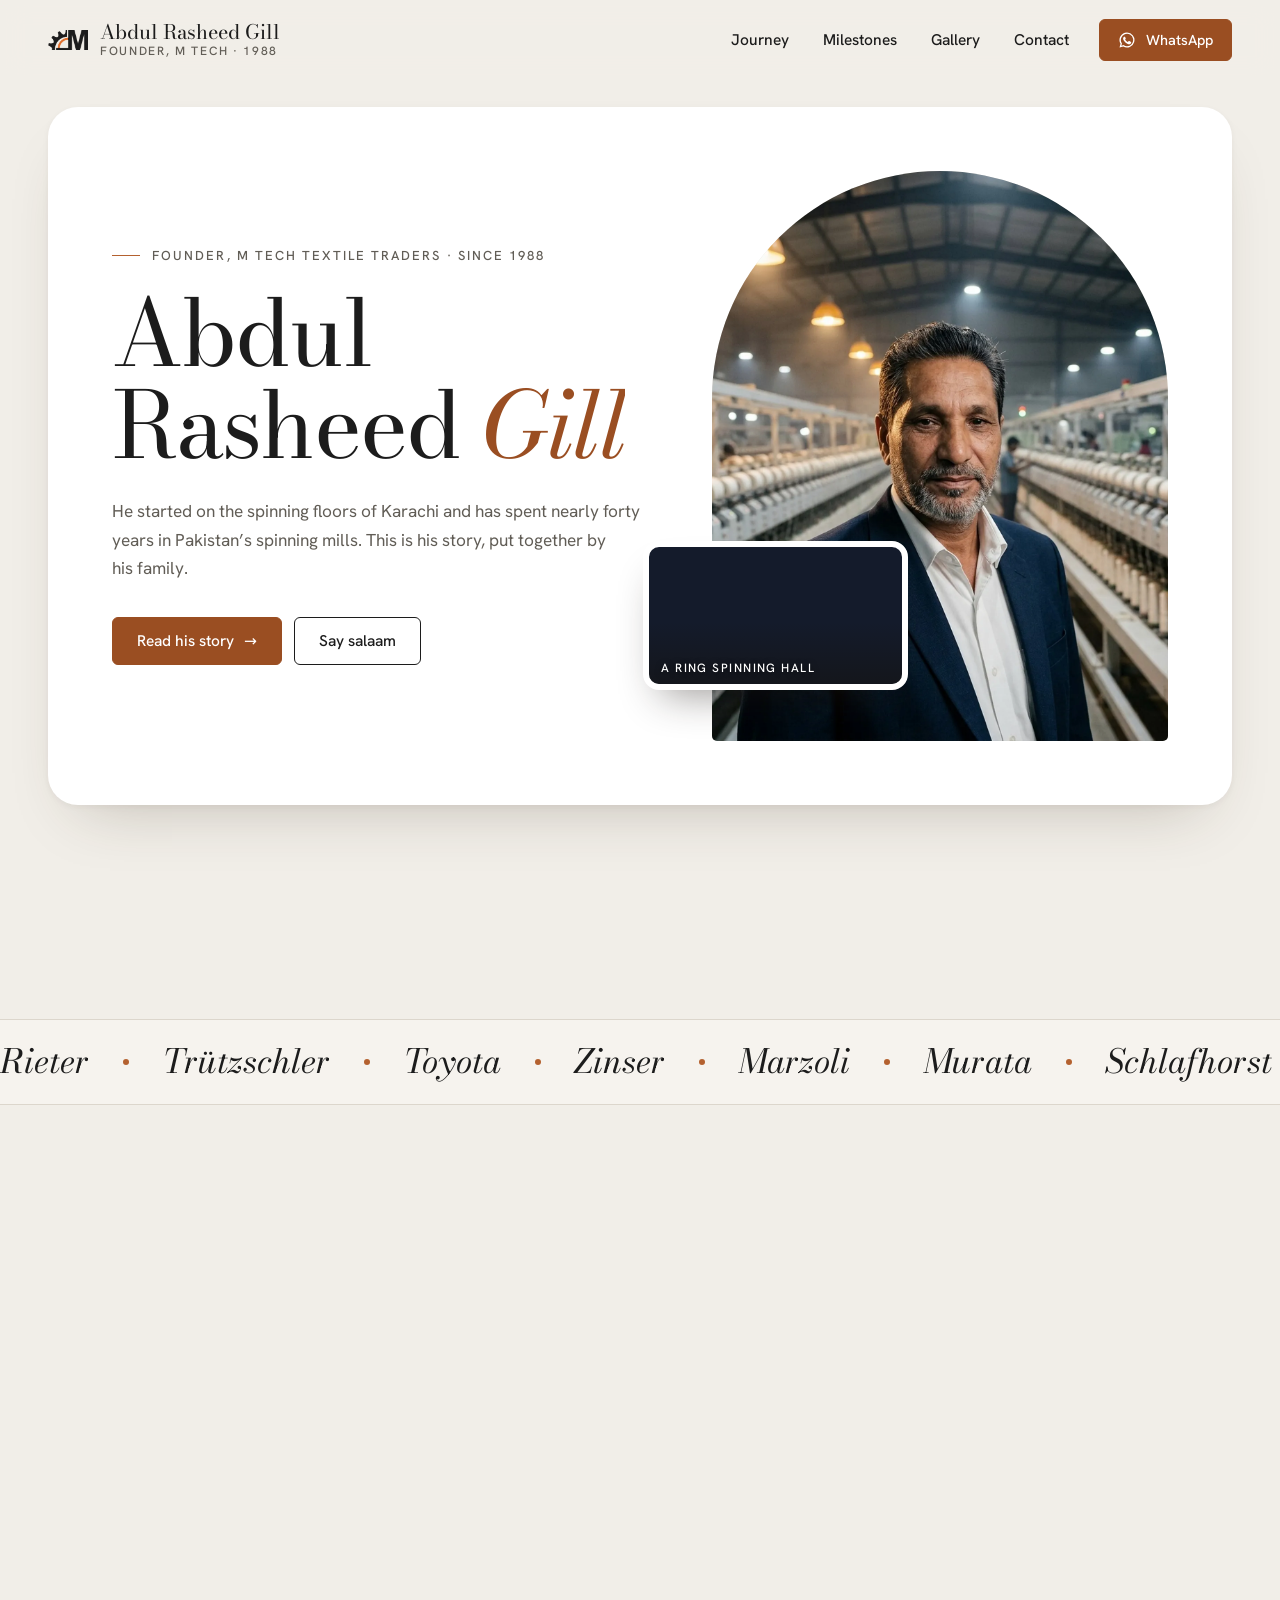
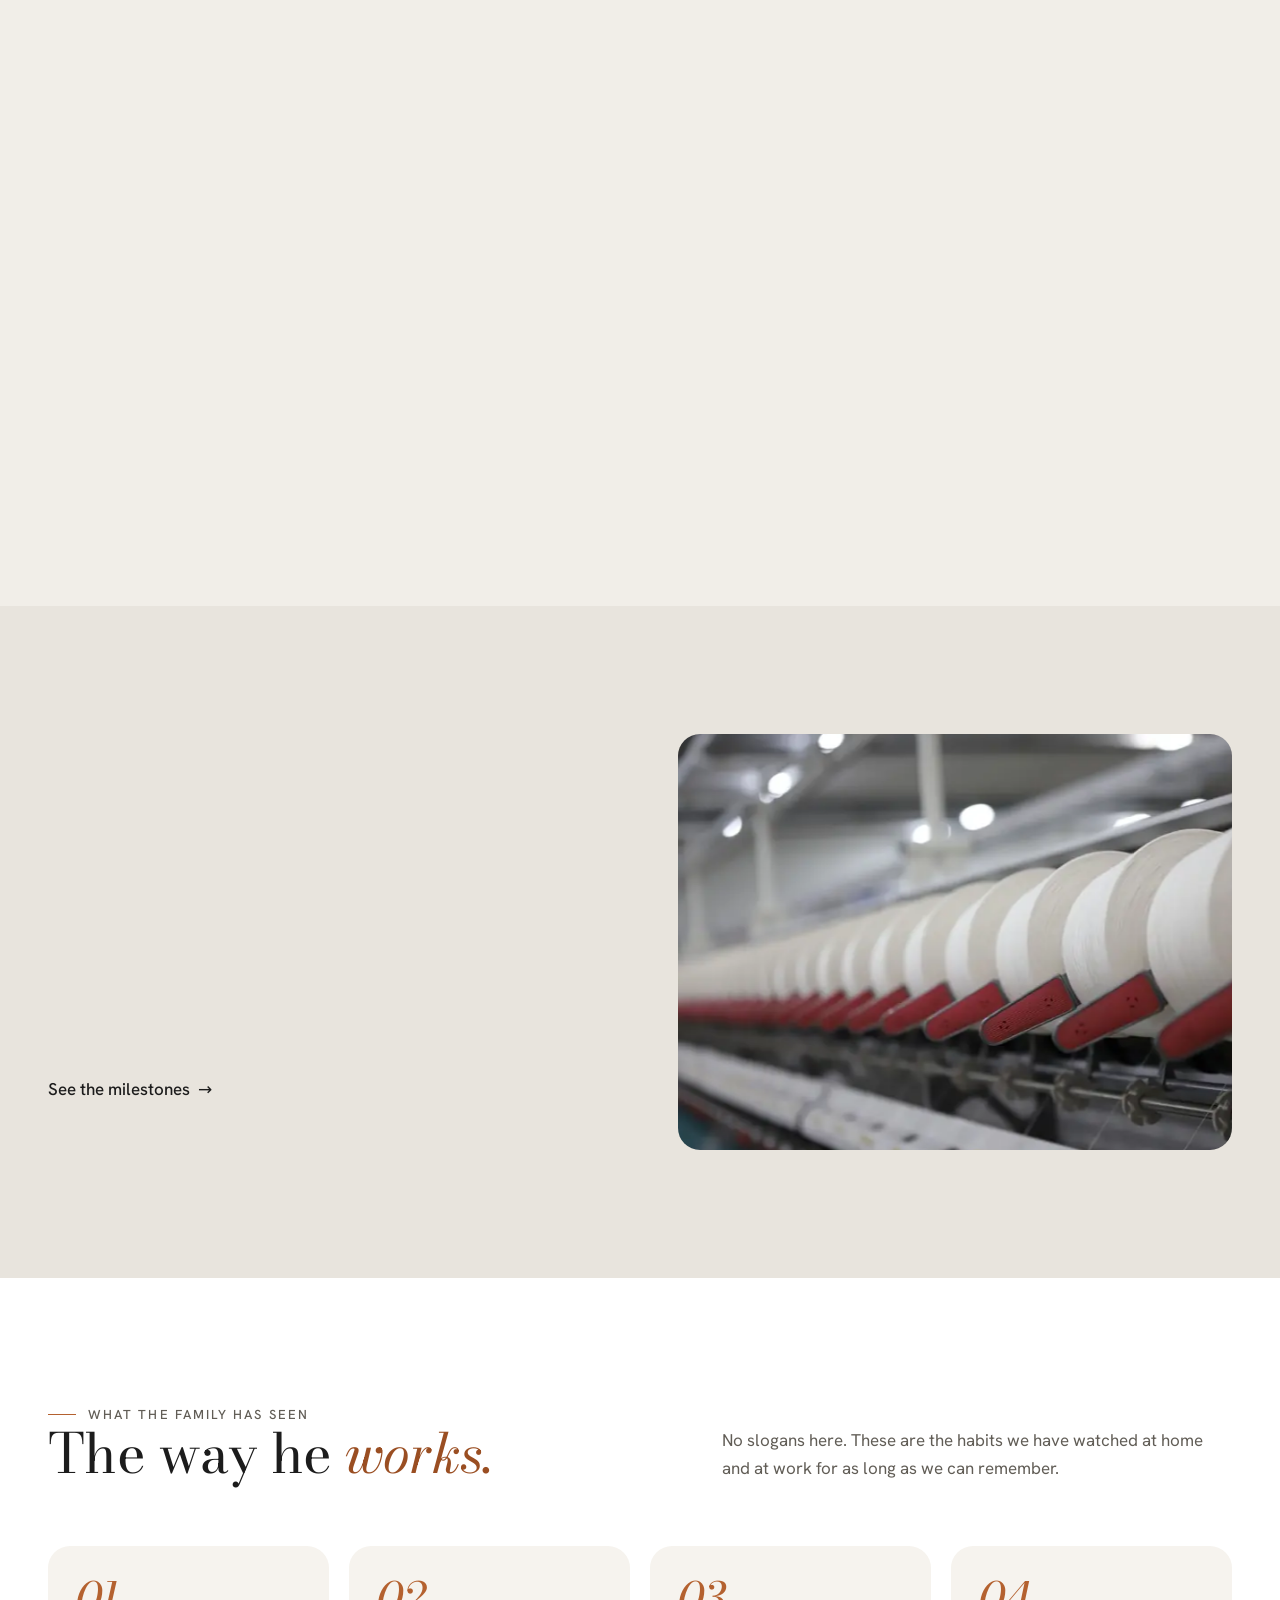
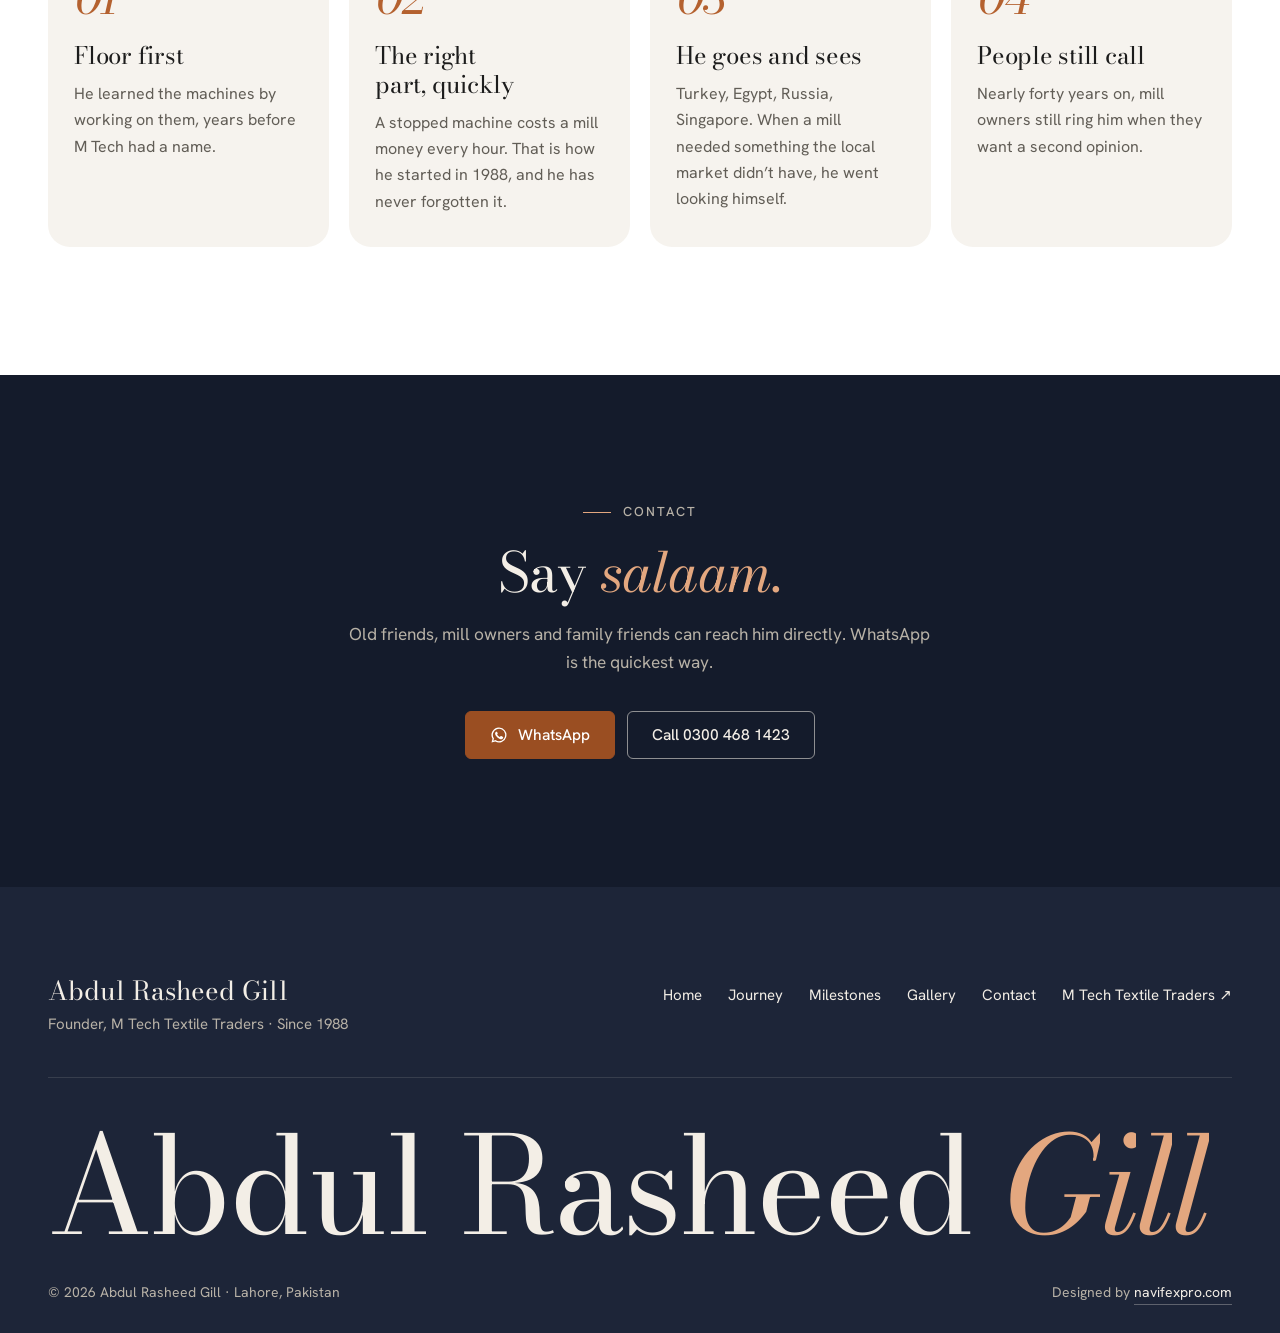
==== commit ab40e086: "Responsive pass: two-column hero and chapters on tablet portrait, touch tap targets and tap feedback" ====
--- a/index.html
+++ b/index.html
@@ -27,9 +27,9 @@
 <link rel="apple-touch-icon" href="/assets/img/apple-touch-icon.png">
 <link rel="preload" href="/assets/fonts/bodoni-moda-latin-400-normal.woff2" as="font" type="font/woff2" crossorigin>
 <link rel="preload" href="/assets/fonts/hanken-grotesk-latin-400-normal.woff2" as="font" type="font/woff2" crossorigin>
-<link rel="preload" as="image" href="/assets/img/hero-800.webp" media="(max-width: 860px)" fetchpriority="high">
-<link rel="preload" as="image" href="/assets/img/hero.webp" media="(min-width: 861px)" fetchpriority="high">
-<link rel="stylesheet" href="/css/style.css?v=9">
+<link rel="preload" as="image" href="/assets/img/hero-800.webp" media="(max-width: 699px)" fetchpriority="high">
+<link rel="preload" as="image" href="/assets/img/hero.webp" media="(min-width: 700px)" fetchpriority="high">
+<link rel="stylesheet" href="/css/style.css?v=10">
 <script>(function(h){h.classList.remove("no-js");h.classList.add("js");try{if(!matchMedia("(prefers-reduced-motion: reduce)").matches){h.classList.add("motion");setTimeout(function(){if(!window.__arg)h.classList.remove("motion","has-intro")},2500)}}catch(e){}})(document.documentElement)</script>
 <script type="application/ld+json">{"@context":"https://schema.org","@graph":[{"@type":"ProfilePage","@id":"https://abdulrasheedgill.com/#page","url":"https://abdulrasheedgill.com/","name":"Abdul Rasheed Gill | Founder of M Tech Textile Traders","description":"Abdul Rasheed Gill founded M Tech Textile Traders in Karachi in 1988. His story from the spinning floors to whole mills, told by his family with his own photos.","inLanguage":"en","dateModified":"2026-10-27","isPartOf":{"@id":"https://abdulrasheedgill.com/#website"},"about":{"@id":"https://abdulrasheedgill.com/#person"},"mainEntity":{"@id":"https://abdulrasheedgill.com/#person"},"primaryImageOfPage":"https://abdulrasheedgill.com/assets/img/hero.jpg"},{"@type":"WebSite","@id":"https://abdulrasheedgill.com/#website","url":"https://abdulrasheedgill.com/","name":"Abdul Rasheed Gill","inLanguage":"en","publisher":{"@id":"https://abdulrasheedgill.com/#person"}},{"@type":"Person","@id":"https://abdulrasheedgill.com/#person","name":"Abdul Rasheed Gill","alternateName":"Abdul Rasheed","jobTitle":"Founder, M Tech Textile Traders","description":"Founder of M Tech Textile Traders (Karachi, 1988). Nearly four decades in Pakistan's spinning industry, from spare parts to whole spinning mills.","image":"https://abdulrasheedgill.com/assets/img/hero.jpg","url":"https://abdulrasheedgill.com/","telephone":"+92-300-4681423","email":"chabdulrasheedgill@gmail.com","nationality":{"@type":"Country","name":"Pakistan"},"address":{"@type":"PostalAddress","addressLocality":"Lahore","addressRegion":"Punjab","addressCountry":"PK"},"worksFor":{"@id":"https://abdulrasheedgill.com/#mtech"},"knowsAbout":["Spinning machinery","Textile industry in Pakistan","Open-end spinning","Ring spinning","Blowroom","Carding","Combing","Autoconer winding","Spinning mill valuation and relocation"],"sameAs":["https://mtechtextiletraders.com/"]},{"@type":"Organization","@id":"https://abdulrasheedgill.com/#mtech","name":"M Tech Textile Traders","url":"https://mtechtextiletraders.com/","foundingDate":"1988","foundingLocation":{"@type":"Place","name":"Karachi, Pakistan"},"founder":{"@id":"https://abdulrasheedgill.com/#person"}}]}</script>
 </head>
@@ -56,9 +56,9 @@
           <div class="ctas" data-a="rise" style="--d:540ms"><a class="btn" href="/journey">Read his story <span class="arr" aria-hidden="true">&rarr;</span></a><a class="btn ghost" href="/contact">Say salaam</a></div>
         </div>
         <div class="hero-media">
-          <div class="arch" data-a="img" style="--d:150ms"><picture><source type="image/webp" srcset="/assets/img/hero-800.webp 800w, /assets/img/hero.webp 1640w" sizes="(max-width: 860px) 92vw, 520px"><img src="/assets/img/hero.jpg" alt="Portrait of Abdul Rasheed Gill in a dark suit, standing in a ring spinning hall" width="1640" height="1640" fetchpriority="high"></picture></div>
+          <div class="arch" data-a="img" style="--d:150ms"><picture><source type="image/webp" srcset="/assets/img/hero-800.webp 800w, /assets/img/hero.webp 1640w" sizes="(max-width: 699px) 92vw, 520px"><img src="/assets/img/hero.jpg" alt="Portrait of Abdul Rasheed Gill in a dark suit, standing in a ring spinning hall" width="1640" height="1640" fetchpriority="high"></picture></div>
           <div class="film" data-a="rise" style="--d:700ms" data-film data-src-d="/assets/video/bg-d.mp4" data-src-m="/assets/video/bg-m.mp4" data-poster-d="/assets/video/bg-d.webp" data-poster-m="/assets/video/bg-m.webp" aria-hidden="true">
-            <picture><source media="(max-width: 860px)" srcset="/assets/video/bg-m.webp" width="540" height="960"><img src="/assets/video/bg-d.webp" alt="" width="1280" height="720" loading="lazy" decoding="async"></picture>
+            <picture><source media="(max-width: 699px)" srcset="/assets/video/bg-m.webp" width="540" height="960"><img src="/assets/video/bg-d.webp" alt="" width="1280" height="720" loading="lazy" decoding="async"></picture>
             <span class="film-cap">A ring spinning hall</span>
           </div>
         </div>
@@ -156,6 +156,6 @@
   </div>
 </footer>
 <button class="to-top" type="button" aria-label="Back to top"><svg viewBox="0 0 24 24" fill="none" stroke="currentColor" stroke-width="1.6" aria-hidden="true"><path d="M12 19V5M6 11l6-6 6 6"/></svg></button>
-<script src="/js/main.js?v=9" defer></script>
+<script src="/js/main.js?v=10" defer></script>
 </body>
 </html>
--- a/css/style.css
+++ b/css/style.css
@@ -46,7 +46,7 @@
 .sec.white{background:var(--white)}
 .sec-head{display:flex;justify-content:space-between;align-items:flex-end;gap:32px;margin-bottom:clamp(36px,5vw,64px)}
 .sec-head p{max-width:30em;color:var(--muted);margin:0}
-@media (max-width:760px){.sec-head{flex-direction:column;align-items:flex-start;gap:18px}}
+@media (max-width:900px){.sec-head{flex-direction:column;align-items:flex-start;gap:18px}}
 .center{text-align:center}
 .center .lead{margin-left:auto;margin-right:auto}
 
@@ -127,7 +127,15 @@
 .film video{opacity:0;transition:opacity .8s var(--ease)}
 .film video.is-on{opacity:1}
 .film-cap{position:absolute;left:12px;bottom:10px;z-index:2;font:500 12px/1 var(--sans);letter-spacing:.12em;text-transform:uppercase;color:#fff;text-shadow:0 1px 6px rgba(0,0,0,.6)}
-@media (max-width:860px){
+.film::after{content:"";position:absolute;left:0;right:0;bottom:0;height:45%;z-index:1;background:linear-gradient(to top,rgba(20,18,15,.55),rgba(20,18,15,0));pointer-events:none}
+@media (min-width:700px) and (max-width:1100px){
+  .hero-card{gap:clamp(24px,3.4vw,40px);padding:clamp(30px,4.4vw,48px)}
+  .hero-media{max-width:440px}
+  .film{left:-7%;width:54%;border-width:4px;border-radius:12px}
+  .film-cap{display:none}
+  .film::after{display:none}
+}
+@media (max-width:699px){
   .hero-card{grid-template-columns:1fr;border-radius:var(--r);padding:30px 22px 26px;gap:30px}
   .hero-media{justify-self:center;max-width:440px}
   .film{left:-6px;bottom:-14px;width:36%;aspect-ratio:9/16;border-width:4px;border-radius:12px}
@@ -201,7 +209,7 @@
 
 /* ---------- ink contact band ---------- */
 .inkband{background:var(--ink);color:var(--on-ink);text-align:center}
-.inkband h2{color:var(--on-ink)}
+.inkband h2{color:var(--on-ink);margin-bottom:18px}
 .inkband h2 em{color:#e3a77f}
 .inkband .eyebrow{color:var(--on-ink-mute)}
 .inkband .eyebrow::before{background:#e3a77f}
@@ -242,7 +250,7 @@
 .chips a{display:inline-flex;align-items:center;gap:8px;min-height:40px;padding:0 14px;border:1px solid var(--line);border-radius:999px;text-decoration:none;font-size:14.5px;background:var(--linen-2);transition:border-color .2s,background-color .2s}
 .chips a b{font:italic 400 15px/1 var(--serif);color:var(--copper)}
 .chips a:hover{border-color:var(--copper);background:var(--white)}
-@media (max-width:600px){.chips{display:none}}
+@media (max-width:900px){.chips{display:none}}
 .chap{display:grid;grid-template-columns:.9fr 1.1fr;gap:clamp(32px,7vw,110px);align-items:center;padding:clamp(56px,8vw,110px) 0;border-top:1px solid var(--line)}
 .chap:first-child{border-top:0}
 .chap.flip .chap-ph{order:2}
@@ -255,7 +263,8 @@
 .chap h2{font-size:clamp(32px,3.6vw,48px);line-height:1.1;margin-bottom:18px}
 .chap .tx p{color:var(--muted);max-width:32em}
 .chap .tx p:first-of-type{color:var(--text)}
-@media (max-width:860px){.chap{grid-template-columns:1fr;gap:28px}.chap.flip .chap-ph{order:0}.chap-ph{max-width:380px}}
+@media (min-width:700px) and (max-width:1040px){.chap{gap:clamp(28px,4.4vw,48px)}.chap .era{font-size:clamp(48px,6.4vw,72px)}}
+@media (max-width:699px){.chap{grid-template-columns:1fr;gap:28px}.chap.flip .chap-ph{order:0}.chap-ph{max-width:380px}}
 .interlude{position:relative;border-radius:var(--r);overflow:hidden;margin:clamp(24px,4vw,48px) 0;aspect-ratio:21/9;background:var(--band)}
 .interlude img{width:100%;height:118%;object-fit:cover;margin-top:-9%}
 .interlude p{position:absolute;left:0;right:0;bottom:0;margin:0;padding:clamp(28px,5vw,64px);font:400 clamp(26px,3.4vw,46px)/1.15 var(--serif);color:#fff;background:linear-gradient(to top,rgba(20,18,15,.72),rgba(20,18,15,0));text-wrap:balance}
@@ -395,6 +404,44 @@
 @keyframes in-lift{to{transform:translateY(-100%)}}
 .has-intro body{overflow:hidden}
 
+/* ---------- touch devices: bigger tap targets, tap feedback instead of hover ---------- */
+@media (pointer:coarse){
+  .brand{min-height:44px}
+  .crumbs a,.c-card a.v,.foot-legal a,.c-note a{position:relative}
+  .crumbs a::after,.foot-legal a::after,.c-note a::after{content:"";position:absolute;left:-6px;right:-6px;top:50%;height:44px;transform:translateY(-50%)}
+  .c-card a.v{display:inline-flex;align-items:center;min-height:44px}
+  .foot a{padding:12px 0}
+  .foot ul{gap:0 26px}
+  .chips a{min-height:44px}
+  .rail-dots{gap:0}
+  .rail-dots button{width:44px;height:44px}
+}
+@media (hover:none){
+  .tile:hover,.way:hover,.c-card:hover,.tl-card:hover{transform:none}
+  .way:hover{box-shadow:none}
+  .tile:hover .ph img,.g-tile button:hover img{transform:none}
+  .btn:hover::before{transform:scaleX(0)}
+  .btn.ghost:hover{color:var(--text)}
+  .inkband .btn.ghost:hover{color:var(--on-ink)}
+  .inkband .btn:not(.ghost):hover{border-color:var(--copper);color:#fff}
+  .btn:hover{border-color:var(--copper)}
+  .btn.ghost:hover{border-color:var(--text)}
+  .inkband .btn.ghost:hover{border-color:rgba(243,238,230,.55)}
+  .lb-btn:hover{background:transparent;color:var(--on-ink)}
+  .to-top:hover{background:var(--white);color:var(--text);border-color:var(--line)}
+  .btn:active::before{transform:scaleX(1);transform-origin:left;transition-duration:.15s}
+  .btn:active{border-color:var(--ink)}
+  .btn.ghost:active{color:#fff}
+  .inkband .btn:not(.ghost):active,.inkband .btn.ghost:active{color:var(--ink);border-color:var(--on-ink)}
+  .tile:active{transform:scale(.985)}
+  .tile:active .ph img,.g-tile button:active img{transform:scale(1.04)}
+  .way:active,.c-card:active,.tl-card:active{transform:scale(.985)}
+  .lb-btn:active,.to-top:active{background:var(--copper);color:#fff;border-color:var(--copper)}
+  .chips a:active{border-color:var(--copper);background:var(--white)}
+  .link:active span:first-child{background-size:100% 1px}
+  .link:active .arr{transform:translateX(5px)}
+}
+
 @media (prefers-reduced-motion:reduce){
   *,*::before,*::after{animation-duration:.01ms!important;animation-iteration-count:1!important;transition-duration:.01ms!important;scroll-behavior:auto!important}
   .marquee .track{animation:none;flex-wrap:wrap;width:auto;justify-content:center}
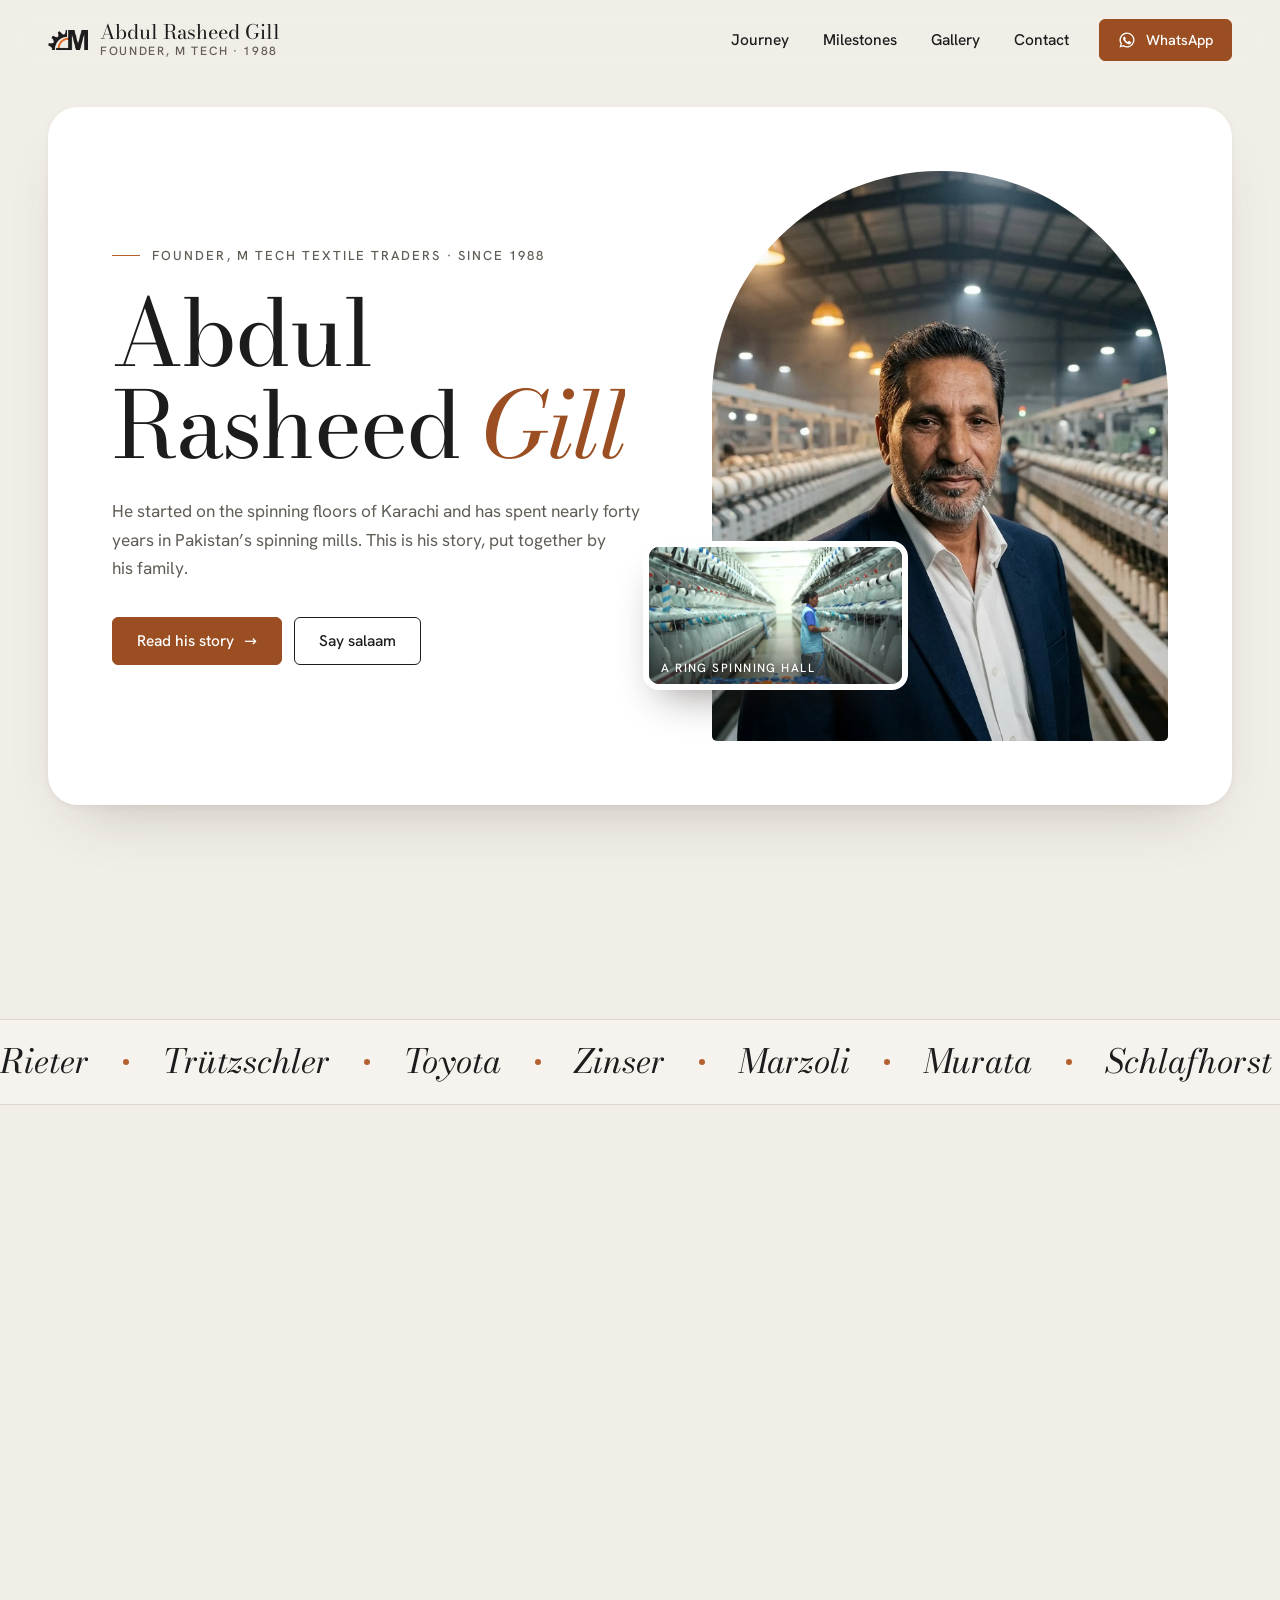
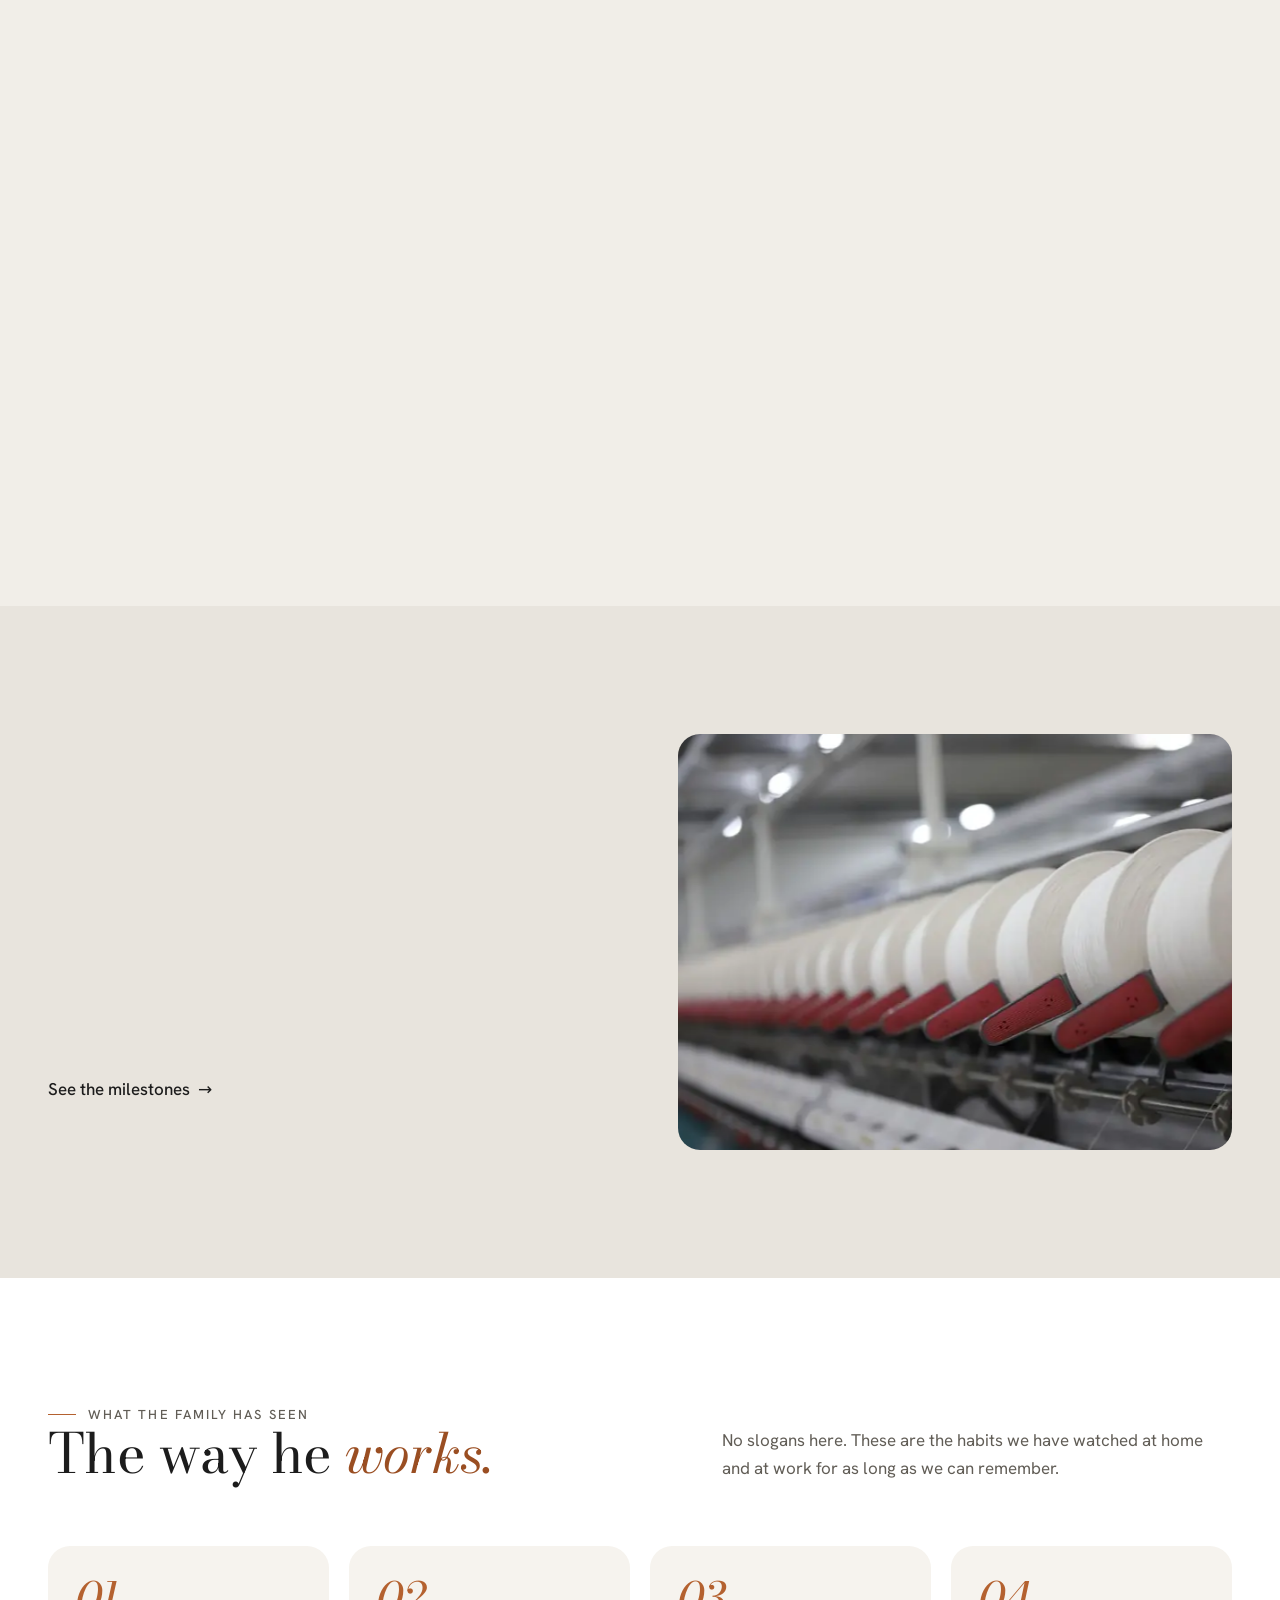
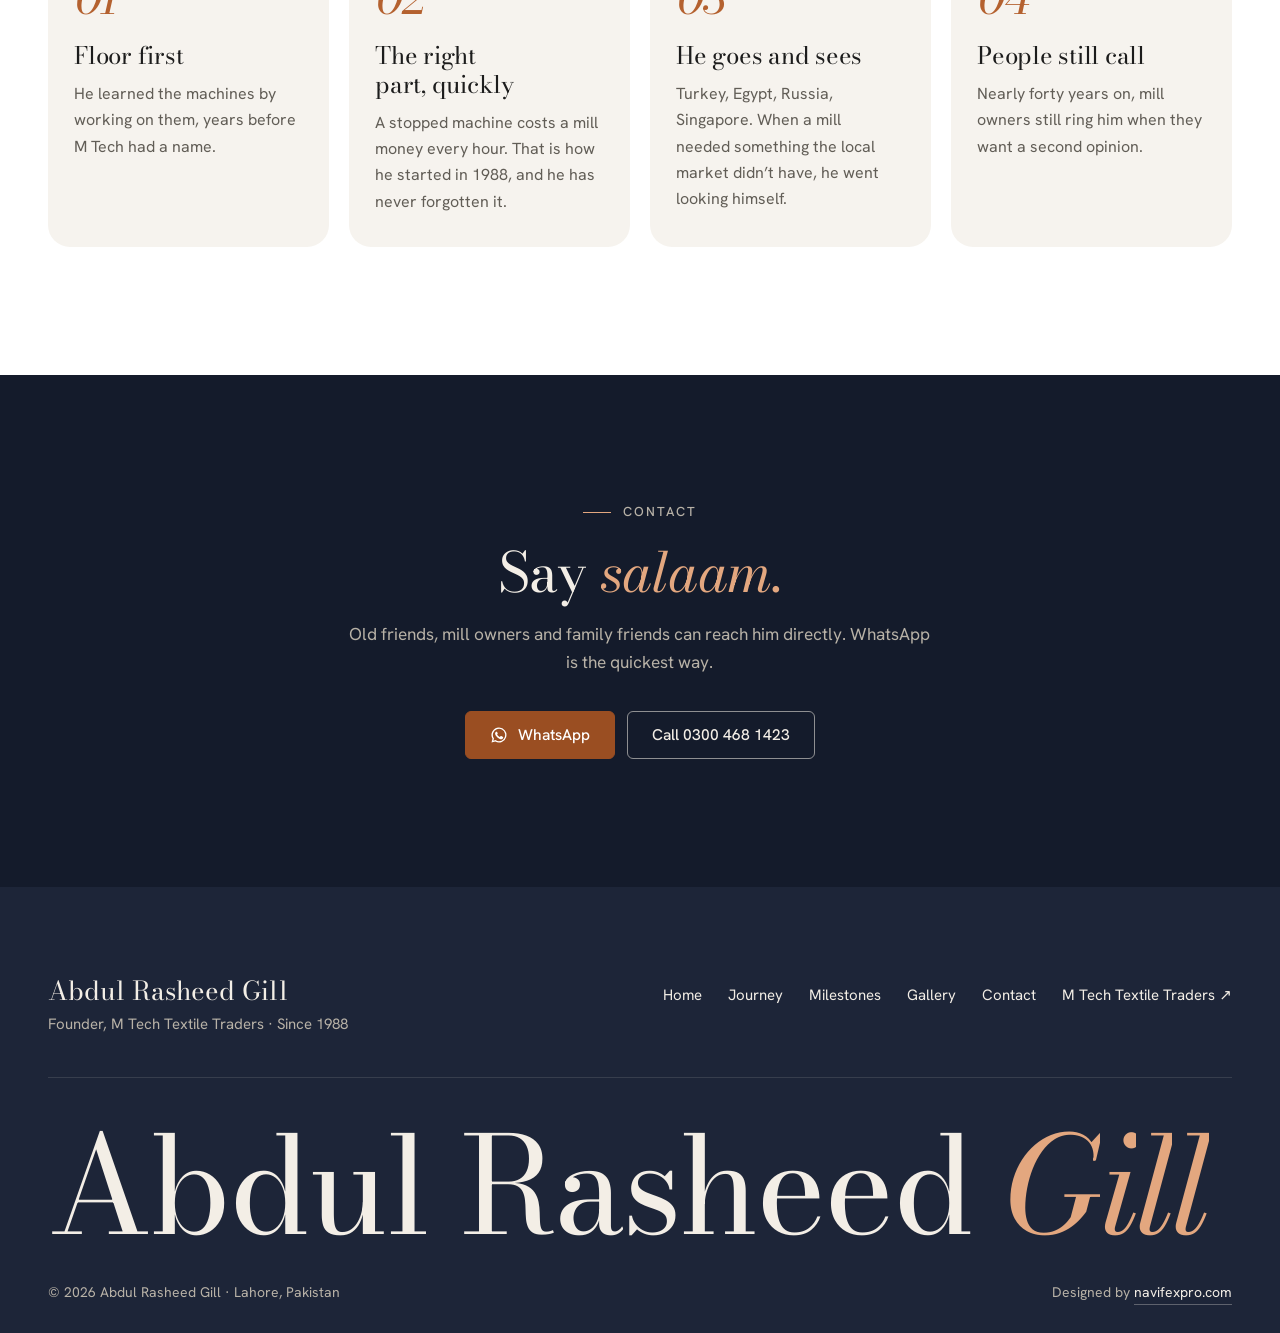
==== commit 9740d726: "Phones keep the desktop arrangement; hero video replaced by a still photo Hero, band, chapters, time" ====
--- a/index.html
+++ b/index.html
@@ -29,7 +29,7 @@
 <link rel="preload" href="/assets/fonts/hanken-grotesk-latin-400-normal.woff2" as="font" type="font/woff2" crossorigin>
 <link rel="preload" as="image" href="/assets/img/hero-800.webp" media="(max-width: 699px)" fetchpriority="high">
 <link rel="preload" as="image" href="/assets/img/hero.webp" media="(min-width: 700px)" fetchpriority="high">
-<link rel="stylesheet" href="/css/style.css?v=10">
+<link rel="stylesheet" href="/css/style.css?v=11">
 <script>(function(h){h.classList.remove("no-js");h.classList.add("js");try{if(!matchMedia("(prefers-reduced-motion: reduce)").matches){h.classList.add("motion");setTimeout(function(){if(!window.__arg)h.classList.remove("motion","has-intro")},2500)}}catch(e){}})(document.documentElement)</script>
 <script type="application/ld+json">{"@context":"https://schema.org","@graph":[{"@type":"ProfilePage","@id":"https://abdulrasheedgill.com/#page","url":"https://abdulrasheedgill.com/","name":"Abdul Rasheed Gill | Founder of M Tech Textile Traders","description":"Abdul Rasheed Gill founded M Tech Textile Traders in Karachi in 1988. His story from the spinning floors to whole mills, told by his family with his own photos.","inLanguage":"en","dateModified":"2026-10-27","isPartOf":{"@id":"https://abdulrasheedgill.com/#website"},"about":{"@id":"https://abdulrasheedgill.com/#person"},"mainEntity":{"@id":"https://abdulrasheedgill.com/#person"},"primaryImageOfPage":"https://abdulrasheedgill.com/assets/img/hero.jpg"},{"@type":"WebSite","@id":"https://abdulrasheedgill.com/#website","url":"https://abdulrasheedgill.com/","name":"Abdul Rasheed Gill","inLanguage":"en","publisher":{"@id":"https://abdulrasheedgill.com/#person"}},{"@type":"Person","@id":"https://abdulrasheedgill.com/#person","name":"Abdul Rasheed Gill","alternateName":"Abdul Rasheed","jobTitle":"Founder, M Tech Textile Traders","description":"Founder of M Tech Textile Traders (Karachi, 1988). Nearly four decades in Pakistan's spinning industry, from spare parts to whole spinning mills.","image":"https://abdulrasheedgill.com/assets/img/hero.jpg","url":"https://abdulrasheedgill.com/","telephone":"+92-300-4681423","email":"chabdulrasheedgill@gmail.com","nationality":{"@type":"Country","name":"Pakistan"},"address":{"@type":"PostalAddress","addressLocality":"Lahore","addressRegion":"Punjab","addressCountry":"PK"},"worksFor":{"@id":"https://abdulrasheedgill.com/#mtech"},"knowsAbout":["Spinning machinery","Textile industry in Pakistan","Open-end spinning","Ring spinning","Blowroom","Carding","Combing","Autoconer winding","Spinning mill valuation and relocation"],"sameAs":["https://mtechtextiletraders.com/"]},{"@type":"Organization","@id":"https://abdulrasheedgill.com/#mtech","name":"M Tech Textile Traders","url":"https://mtechtextiletraders.com/","foundingDate":"1988","foundingLocation":{"@type":"Place","name":"Karachi, Pakistan"},"founder":{"@id":"https://abdulrasheedgill.com/#person"}}]}</script>
 </head>
@@ -57,10 +57,7 @@
         </div>
         <div class="hero-media">
           <div class="arch" data-a="img" style="--d:150ms"><picture><source type="image/webp" srcset="/assets/img/hero-800.webp 800w, /assets/img/hero.webp 1640w" sizes="(max-width: 699px) 92vw, 520px"><img src="/assets/img/hero.jpg" alt="Portrait of Abdul Rasheed Gill in a dark suit, standing in a ring spinning hall" width="1640" height="1640" fetchpriority="high"></picture></div>
-          <div class="film" data-a="rise" style="--d:700ms" data-film data-src-d="/assets/video/bg-d.mp4" data-src-m="/assets/video/bg-m.mp4" data-poster-d="/assets/video/bg-d.webp" data-poster-m="/assets/video/bg-m.webp" aria-hidden="true">
-            <picture><source media="(max-width: 699px)" srcset="/assets/video/bg-m.webp" width="540" height="960"><img src="/assets/video/bg-d.webp" alt="" width="1280" height="720" loading="lazy" decoding="async"></picture>
-            <span class="film-cap">A ring spinning hall</span>
-          </div>
+          <div class="film" data-a="rise" style="--d:700ms" aria-hidden="true"><img src="/assets/img/hall-frame.webp" alt="" width="1280" height="720" loading="lazy" decoding="async"><span class="film-cap">A ring spinning hall</span></div>
         </div>
       </div>
     </div>
@@ -86,7 +83,7 @@
         <div><p class="eyebrow" data-a="fade">His story</p><h2 id="life-title" class="h2" data-split>A life on the mill <em>floor.</em></h2></div>
         <p data-a="rise" style="--d:200ms">Start with the full story, read the short version, or just look through the photographs.</p>
       </div>
-      <div class="tiles" data-stagger data-rail>
+      <div class="tiles" data-stagger>
         <a class="tile" href="/journey" data-a="rise">
           <div class="ph"><picture><source type="image/webp" srcset="/assets/img/field-spinning.webp"><img src="/assets/img/field-spinning.jpg" alt="Abdul Rasheed Gill standing between ring frames on a spinning floor" width="825" height="1100" loading="lazy" decoding="async"></picture></div>
           <div class="tx"><small>Seven chapters</small><h3>The journey</h3><p>From a job on the Karachi spinning floors to founding M Tech in 1988, and everything after.</p><span class="link"><span>Read the journey</span> <span class="arr" aria-hidden="true">&rarr;</span></span></div>
@@ -100,7 +97,6 @@
           <div class="tx"><small>Twelve photographs</small><h3>Gallery</h3><p>Mill floors, machinery yards and exhibitions, in Pakistan and abroad.</p><span class="link"><span>Open the gallery</span> <span class="arr" aria-hidden="true">&rarr;</span></span></div>
         </a>
       </div>
-      <div class="rail-dots" aria-label="Story cards"><button type="button" aria-label="Card 1" aria-current="true"><i></i></button><button type="button" aria-label="Card 2" aria-current="false"><i></i></button><button type="button" aria-label="Card 3" aria-current="false"><i></i></button></div>
     </div>
   </section>
 
@@ -156,6 +152,6 @@
   </div>
 </footer>
 <button class="to-top" type="button" aria-label="Back to top"><svg viewBox="0 0 24 24" fill="none" stroke="currentColor" stroke-width="1.6" aria-hidden="true"><path d="M12 19V5M6 11l6-6 6 6"/></svg></button>
-<script src="/js/main.js?v=10" defer></script>
+<script src="/js/main.js?v=11" defer></script>
 </body>
 </html>
--- a/css/style.css
+++ b/css/style.css
@@ -45,10 +45,23 @@
 .sec{padding:clamp(80px,10vw,140px) 0}
 .sec.white{background:var(--white)}
 .sec-head{display:flex;justify-content:space-between;align-items:flex-end;gap:32px;margin-bottom:clamp(36px,5vw,64px)}
+.sec-head>div{flex:1 1 55%;min-width:0}
 .sec-head p{max-width:30em;color:var(--muted);margin:0}
-@media (max-width:900px){.sec-head{flex-direction:column;align-items:flex-start;gap:18px}}
 .center{text-align:center}
 .center .lead{margin-left:auto;margin-right:auto}
+
+@media (max-width:699px){
+  :root{--gut:16px}
+  body{font-size:15px}
+  .sec{padding:clamp(52px,12vw,140px) 0}
+  .eyebrow{gap:8px;margin-bottom:12px;font-size:11px;letter-spacing:.12em}
+  .eyebrow::before{width:16px}
+  .lead{font-size:14.5px;line-height:1.55}
+  .h2{font-size:clamp(25px,7.2vw,34px)}
+  .sec-head{gap:16px;margin-bottom:24px}
+  .sec-head p{flex:0 0 40%;font-size:13.5px;line-height:1.5}
+  .marquee{padding:14px 0}
+}
 
 /* ---------- buttons & links ---------- */
 .btn{position:relative;display:inline-flex;align-items:center;justify-content:center;gap:10px;min-height:48px;padding:0 24px;border-radius:var(--rb);border:1px solid var(--copper);background:var(--copper);color:#fff;font:500 15.5px/1 var(--sans);text-decoration:none;cursor:pointer;overflow:hidden;isolation:isolate;transition:color .18s,border-color .18s}
@@ -123,9 +136,7 @@
 .hero-media .arch{aspect-ratio:4/5}
 .hero-media .arch img{object-position:50% 18%}
 .film{position:absolute;left:-15%;bottom:9%;width:58%;aspect-ratio:16/9;border-radius:16px;overflow:hidden;border:6px solid var(--white);box-shadow:0 22px 40px -18px rgba(30,25,20,.45);background:var(--ink)}
-.film img,.film video{position:absolute;inset:0;width:100%;height:100%;object-fit:cover}
-.film video{opacity:0;transition:opacity .8s var(--ease)}
-.film video.is-on{opacity:1}
+.film img{position:absolute;inset:0;width:100%;height:100%;object-fit:cover}
 .film-cap{position:absolute;left:12px;bottom:10px;z-index:2;font:500 12px/1 var(--sans);letter-spacing:.12em;text-transform:uppercase;color:#fff;text-shadow:0 1px 6px rgba(0,0,0,.6)}
 .film::after{content:"";position:absolute;left:0;right:0;bottom:0;height:45%;z-index:1;background:linear-gradient(to top,rgba(20,18,15,.55),rgba(20,18,15,0));pointer-events:none}
 @media (min-width:700px) and (max-width:1100px){
@@ -135,15 +146,19 @@
   .film-cap{display:none}
   .film::after{display:none}
 }
+/* phones: same side-by-side composition as desktop, only smaller */
 @media (max-width:699px){
-  .hero-card{grid-template-columns:1fr;border-radius:var(--r);padding:30px 22px 26px;gap:30px}
-  .hero-media{justify-self:center;max-width:440px}
-  .film{left:-6px;bottom:-14px;width:36%;aspect-ratio:9/16;border-width:4px;border-radius:12px}
-  .film-cap{display:none}
-  .hero h1{margin-bottom:18px}
-  .hero .lead{margin-bottom:26px}
-}
-@media (max-width:520px){.hero .ctas .btn{flex:1 1 auto}}
+  .hero-card{grid-template-columns:56fr 44fr;border-radius:var(--r);padding:22px 14px 22px 18px;gap:12px}
+  .hero-media{justify-self:end;max-width:none}
+  .film{left:-6%;bottom:7%;width:72%;border-width:3px;border-radius:8px;box-shadow:0 12px 22px -12px rgba(30,25,20,.45)}
+  .film-cap,.film::after{display:none}
+  .hero h1{font-size:clamp(27px,8vw,36px);line-height:1.02;margin-bottom:12px}
+  .hero h1.page{font-size:clamp(23px,6.6vw,30px);line-height:1.08}
+  .hero .lead{font-size:14px;line-height:1.55;margin-bottom:16px}
+  .hero .ctas{flex-direction:column;align-items:stretch;gap:8px}
+  .hero .ctas .btn{min-height:42px;padding:0 10px;font-size:14px}
+  .crumbs{font-size:13px;margin-bottom:12px}
+}
 
 /* ---------- life in numbers strip ---------- */
 .strip{padding:clamp(40px,5vw,64px) 0}
@@ -154,7 +169,7 @@
 .strip b.sm{font-size:24px;line-height:1.25}
 .strip li>div>span{display:block;color:var(--muted);font-size:15px;line-height:1.45}
 @media (max-width:960px){.strip ul{grid-template-columns:1fr 1fr;gap:30px 20px}}
-@media (max-width:420px){.strip li{gap:12px}.strip b{font-size:26px}.strip b.sm{font-size:21px}.strip li>div>span{font-size:14.5px}}
+@media (max-width:699px){.strip ul{gap:22px 14px}.strip li{gap:10px}.strip svg{width:26px;height:26px}.strip b{font-size:24px}.strip b.sm{font-size:18px}.strip li>div>span{font-size:13.5px}}
 
 /* ---------- marquee ---------- */
 .marquee{overflow:hidden;border-top:1px solid var(--line);border-bottom:1px solid var(--line);padding:22px 0;background:var(--linen-2)}
@@ -176,16 +191,13 @@
 .tile h3{font-size:clamp(28px,2.6vw,36px);line-height:1.1;margin-bottom:10px}
 .tile p{color:var(--muted);margin-bottom:12px}
 .tile .link{pointer-events:none}
-.rail-dots{display:none}
-@media (max-width:760px){
-  .tiles{display:flex;overflow-x:auto;scroll-snap-type:x mandatory;gap:16px;margin:0 calc(var(--gut)*-1);padding:0 var(--gut) 8px;scrollbar-width:none;-webkit-overflow-scrolling:touch}
-  .tiles::-webkit-scrollbar{display:none}
-  .tile{flex:0 0 82%;scroll-snap-align:start;scroll-margin-left:var(--gut)}
-  .tile:hover{transform:none}
-  .rail-dots{display:flex;justify-content:center;gap:8px;margin-top:22px}
-  .rail-dots button{width:28px;height:28px;padding:0;border:0;background:none;cursor:pointer;display:grid;place-items:center}
-  .rail-dots button i{display:block;width:7px;height:7px;border-radius:50%;background:var(--line);transition:background-color .3s,transform .3s}
-  .rail-dots button[aria-current="true"] i{background:var(--copper);transform:scale(1.3)}
+@media (max-width:699px){
+  .tiles{gap:10px}
+  .tile .ph{border-radius:12px}
+  .tile .tx{padding:10px 2px 0}
+  .tile small{font-size:11px;letter-spacing:.08em;margin-bottom:4px}
+  .tile h3{font-size:clamp(17px,4.6vw,22px);margin-bottom:0}
+  .tile p,.tile .link{display:none}
 }
 
 /* ---------- grey band ---------- */
@@ -195,7 +207,7 @@
 .band .ph img{width:100%;height:115%;object-fit:cover;margin-top:-7.5%}
 .band h2{margin-bottom:24px}
 .band p.lead{margin-bottom:28px}
-@media (max-width:860px){.band-grid{grid-template-columns:1fr}.band .ph{order:-1}}
+@media (max-width:699px){.band-grid{grid-template-columns:58fr 42fr;gap:16px}.band h2{margin-bottom:12px}.band p.lead{margin-bottom:10px}.band .ph{border-radius:12px}}
 
 /* ---------- ways (testimonial-style block) ---------- */
 .ways{display:grid;grid-template-columns:repeat(4,1fr);gap:20px}
@@ -205,7 +217,7 @@
 .way h3{font-size:24px;line-height:1.2;margin-bottom:10px}
 .way p{color:var(--muted);font-size:16px;margin:0}
 @media (max-width:1040px){.ways{grid-template-columns:1fr 1fr}}
-@media (max-width:560px){.ways{grid-template-columns:1fr}.way{padding:26px 22px}}
+@media (max-width:699px){.ways{gap:10px}.way{padding:18px 14px 20px;border-radius:14px}.way .n{font-size:30px;margin-bottom:12px}.way h3{font-size:18px;margin-bottom:6px}.way p{font-size:13.5px;line-height:1.5}}
 
 /* ---------- ink contact band ---------- */
 .inkband{background:var(--ink);color:var(--on-ink);text-align:center}
@@ -238,6 +250,7 @@
 .motion .wordmark.in .wl>span{transform:none}
 .foot-legal{display:flex;justify-content:space-between;flex-wrap:wrap;gap:8px 24px;font-size:14px}
 .foot-legal a{padding:0;border-bottom:1px solid rgba(243,238,230,.3)}
+@media (max-width:699px){.foot{font-size:14px}.foot-top{flex-wrap:nowrap;gap:16px;padding-bottom:28px}.foot-brand{flex:0 0 44%}.foot-brand b{font-size:20px}.foot ul{display:grid;grid-template-columns:1fr 1fr;gap:0 14px}.foot a{padding:10px 0}.wordmark{margin:28px 0 14px}.foot-legal{font-size:13px}}
 
 /* ---------- back to top ---------- */
 .to-top{position:fixed;right:18px;bottom:18px;z-index:40;width:48px;height:48px;border-radius:50%;border:1px solid var(--line);background:var(--white);color:var(--text);box-shadow:0 10px 24px -12px rgba(40,30,20,.35);cursor:pointer;display:grid;place-items:center;opacity:0;visibility:hidden;transform:translateY(10px);transition:opacity .3s var(--ease),transform .3s var(--ease),visibility 0s .3s,background-color .2s}
@@ -250,7 +263,7 @@
 .chips a{display:inline-flex;align-items:center;gap:8px;min-height:40px;padding:0 14px;border:1px solid var(--line);border-radius:999px;text-decoration:none;font-size:14.5px;background:var(--linen-2);transition:border-color .2s,background-color .2s}
 .chips a b{font:italic 400 15px/1 var(--serif);color:var(--copper)}
 .chips a:hover{border-color:var(--copper);background:var(--white)}
-@media (max-width:900px){.chips{display:none}}
+@media (max-width:699px){.chips{display:none}}
 .chap{display:grid;grid-template-columns:.9fr 1.1fr;gap:clamp(32px,7vw,110px);align-items:center;padding:clamp(56px,8vw,110px) 0;border-top:1px solid var(--line)}
 .chap:first-child{border-top:0}
 .chap.flip .chap-ph{order:2}
@@ -264,12 +277,12 @@
 .chap .tx p{color:var(--muted);max-width:32em}
 .chap .tx p:first-of-type{color:var(--text)}
 @media (min-width:700px) and (max-width:1040px){.chap{gap:clamp(28px,4.4vw,48px)}.chap .era{font-size:clamp(48px,6.4vw,72px)}}
-@media (max-width:699px){.chap{grid-template-columns:1fr;gap:28px}.chap.flip .chap-ph{order:0}.chap-ph{max-width:380px}}
+@media (max-width:699px){.chap{gap:16px;padding:44px 0}.chap-ph figcaption{font-size:13px;line-height:1.35;margin-top:8px}.chap .meta{font-size:11px;letter-spacing:.1em;margin-bottom:8px}.chap .era{font-size:clamp(32px,9vw,40px);margin-bottom:8px}.chap h2{font-size:clamp(19px,5.2vw,23px);margin-bottom:10px}.chap .tx p{font-size:13.5px;line-height:1.55}}
 .interlude{position:relative;border-radius:var(--r);overflow:hidden;margin:clamp(24px,4vw,48px) 0;aspect-ratio:21/9;background:var(--band)}
 .interlude img{width:100%;height:118%;object-fit:cover;margin-top:-9%}
 .interlude p{position:absolute;left:0;right:0;bottom:0;margin:0;padding:clamp(28px,5vw,64px);font:400 clamp(26px,3.4vw,46px)/1.15 var(--serif);color:#fff;background:linear-gradient(to top,rgba(20,18,15,.72),rgba(20,18,15,0));text-wrap:balance}
 .interlude p em{color:#f0c4a3}
-@media (max-width:640px){.interlude{aspect-ratio:4/5}}
+@media (max-width:699px){.interlude{aspect-ratio:2/1;border-radius:14px}.interlude p{padding:14px 16px;font-size:clamp(16px,4.6vw,20px)}}
 
 /* ---------- faq ---------- */
 .faq{max-width:860px;margin:0 auto}
@@ -296,7 +309,7 @@
 .next{display:grid;grid-template-columns:1fr auto;gap:28px;align-items:center;background:var(--white);border-radius:var(--r);box-shadow:var(--shadow);padding:clamp(32px,5vw,64px)}
 .next h2{font-size:clamp(32px,3.6vw,50px);line-height:1.08;margin-bottom:10px}
 .next p{color:var(--muted);margin:0}
-@media (max-width:760px){.next{grid-template-columns:1fr}}
+@media (max-width:699px){.next{gap:14px;padding:22px 18px}.next h2{font-size:clamp(22px,6vw,28px)}.next p{font-size:13.5px}.next .btn{padding:0 14px;font-size:14px;min-height:42px}}
 
 /* ---------- milestones timeline ---------- */
 .tl{position:relative;list-style:none;margin:0 auto;padding:0;max-width:1000px}
@@ -318,24 +331,24 @@
 .motion .tl-item:nth-child(even) .tl-card{transform:translateX(36px)}
 .motion .tl-item.in .dot{transform:none}
 
-@media (max-width:760px){
-  .tl::before{left:7px}
-  .tl-item{grid-template-columns:1fr;gap:0;padding:12px 0 12px 36px}
-  .tl-item .dot{left:7px;top:38px}
-  .tl-item:nth-child(even) .tl-card{grid-column:1}
-  .motion .tl-item:nth-child(even) .tl-card{transform:translateX(-28px)}
-  .tl-card{padding:22px 22px}
+@media (max-width:699px){
+  .tl-item{gap:26px;padding:8px 0}
+  .tl-item .dot{top:30px;width:11px;height:11px;margin-left:-5px}
+  .tl-card{padding:14px 12px;border-radius:14px}
+  .tl-card small{font-size:11px;letter-spacing:.08em}
+  .tl-card h2{font-size:clamp(19px,5.4vw,24px);margin-bottom:4px}
+  .tl-card p{font-size:13.5px;line-height:1.5}
 }
 
 /* ---------- gallery ---------- */
-.masonry{columns:3 300px;column-gap:22px}
+.masonry{columns:3 200px;column-gap:22px}
 .g-tile{break-inside:avoid;margin:0 0 30px}
 .g-tile button{display:block;width:100%;padding:0;border:0;background:var(--band);border-radius:var(--r);overflow:hidden;cursor:zoom-in}
 .g-tile button img{width:100%;transition:transform 1s var(--ease)}
 .g-tile button:hover img{transform:scale(1.04)}
 .g-tile figcaption{display:flex;gap:12px;align-items:baseline;padding:12px 4px 0;font-size:15px;color:var(--muted)}
 .g-tile figcaption b{font:italic 400 17px/1 var(--serif);color:var(--copper)}
-@media (max-width:640px){.masonry{columns:2 150px;column-gap:12px}.g-tile{margin-bottom:20px}.g-tile figcaption{font-size:13.5px;gap:8px;padding-top:8px}.g-tile button{border-radius:14px}}
+@media (max-width:699px){.masonry{columns:3;column-gap:10px}.g-tile{margin-bottom:16px}.g-tile figcaption{flex-direction:column;font-size:13px;line-height:1.35;gap:2px;padding-top:6px}.g-tile figcaption b{font-size:15px}.g-tile button{border-radius:10px}}
 .lightbox{border:0;padding:0;margin:0;width:100vw;height:100vh;height:100dvh;max-width:none;max-height:none;background:transparent;color:var(--on-ink);overflow:hidden}
 .lightbox[open]{display:grid;grid-template-rows:auto 1fr auto}
 .lightbox::backdrop{background:rgba(20,27,43,0);transition:background .4s}
@@ -365,7 +378,7 @@
 .c-card .btn{margin-top:auto}
 .c-note{text-align:center;margin-top:44px;color:var(--muted)}
 .c-note a{color:var(--copper)}
-@media (max-width:720px){.c-grid{grid-template-columns:1fr}}
+@media (max-width:699px){.c-grid{gap:10px}.c-card{padding:18px 14px;border-radius:14px}.c-card .ic{width:28px;height:28px;margin-bottom:12px}.c-card h2{font-size:21px}.c-card .v{font-size:15.5px}.c-card p{font-size:13.5px;line-height:1.5;margin-bottom:14px}.c-card .btn{min-height:42px;padding:0 10px;font-size:13.5px;gap:6px;text-align:center;line-height:1.2}.c-card .btn svg{width:15px;height:15px}.c-note{font-size:14px;margin-top:28px}}
 
 /* ---------- 404 ---------- */
 .nf{padding:clamp(60px,10vw,140px) 0}
@@ -442,6 +455,8 @@
   .link:active .arr{transform:translateX(5px)}
 }
 
+@media (max-width:699px){.btn{min-height:44px;padding:0 16px;font-size:14.5px}}
+
 @media (prefers-reduced-motion:reduce){
   *,*::before,*::after{animation-duration:.01ms!important;animation-iteration-count:1!important;transition-duration:.01ms!important;scroll-behavior:auto!important}
   .marquee .track{animation:none;flex-wrap:wrap;width:auto;justify-content:center}
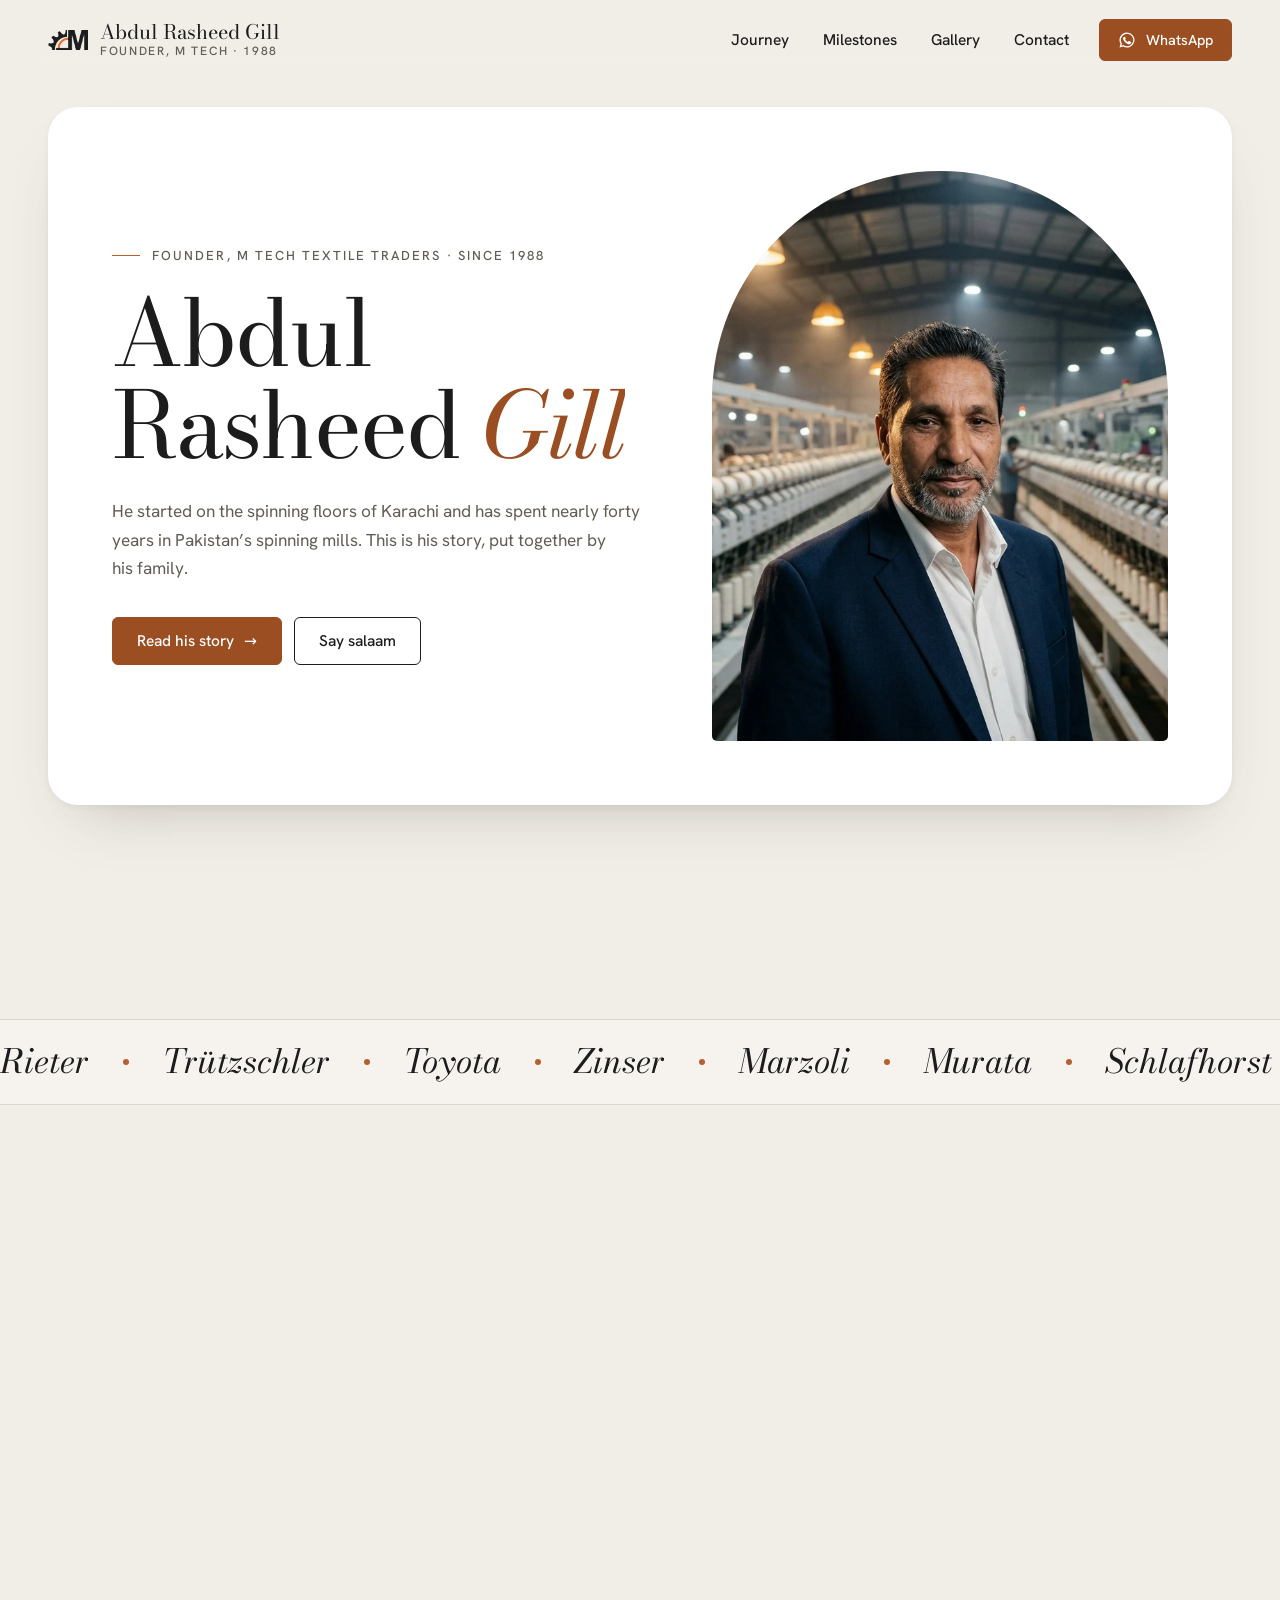
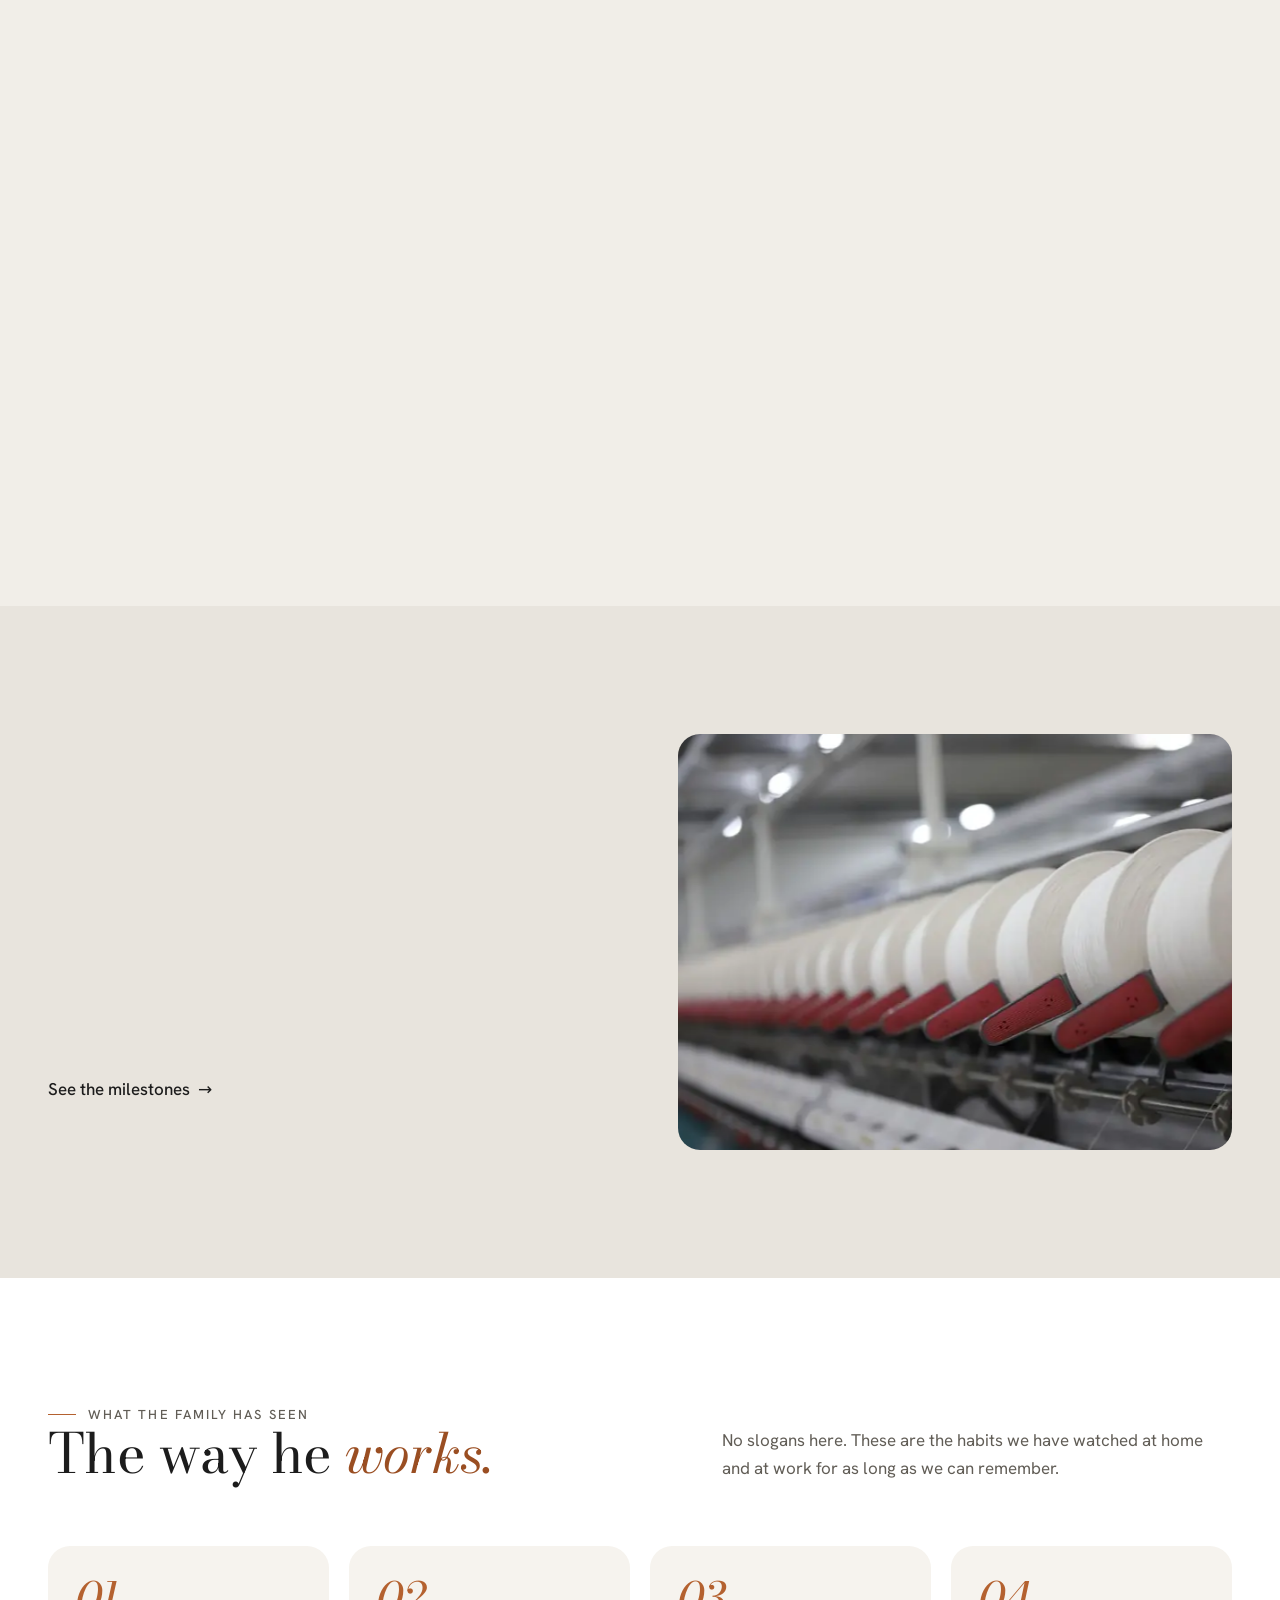
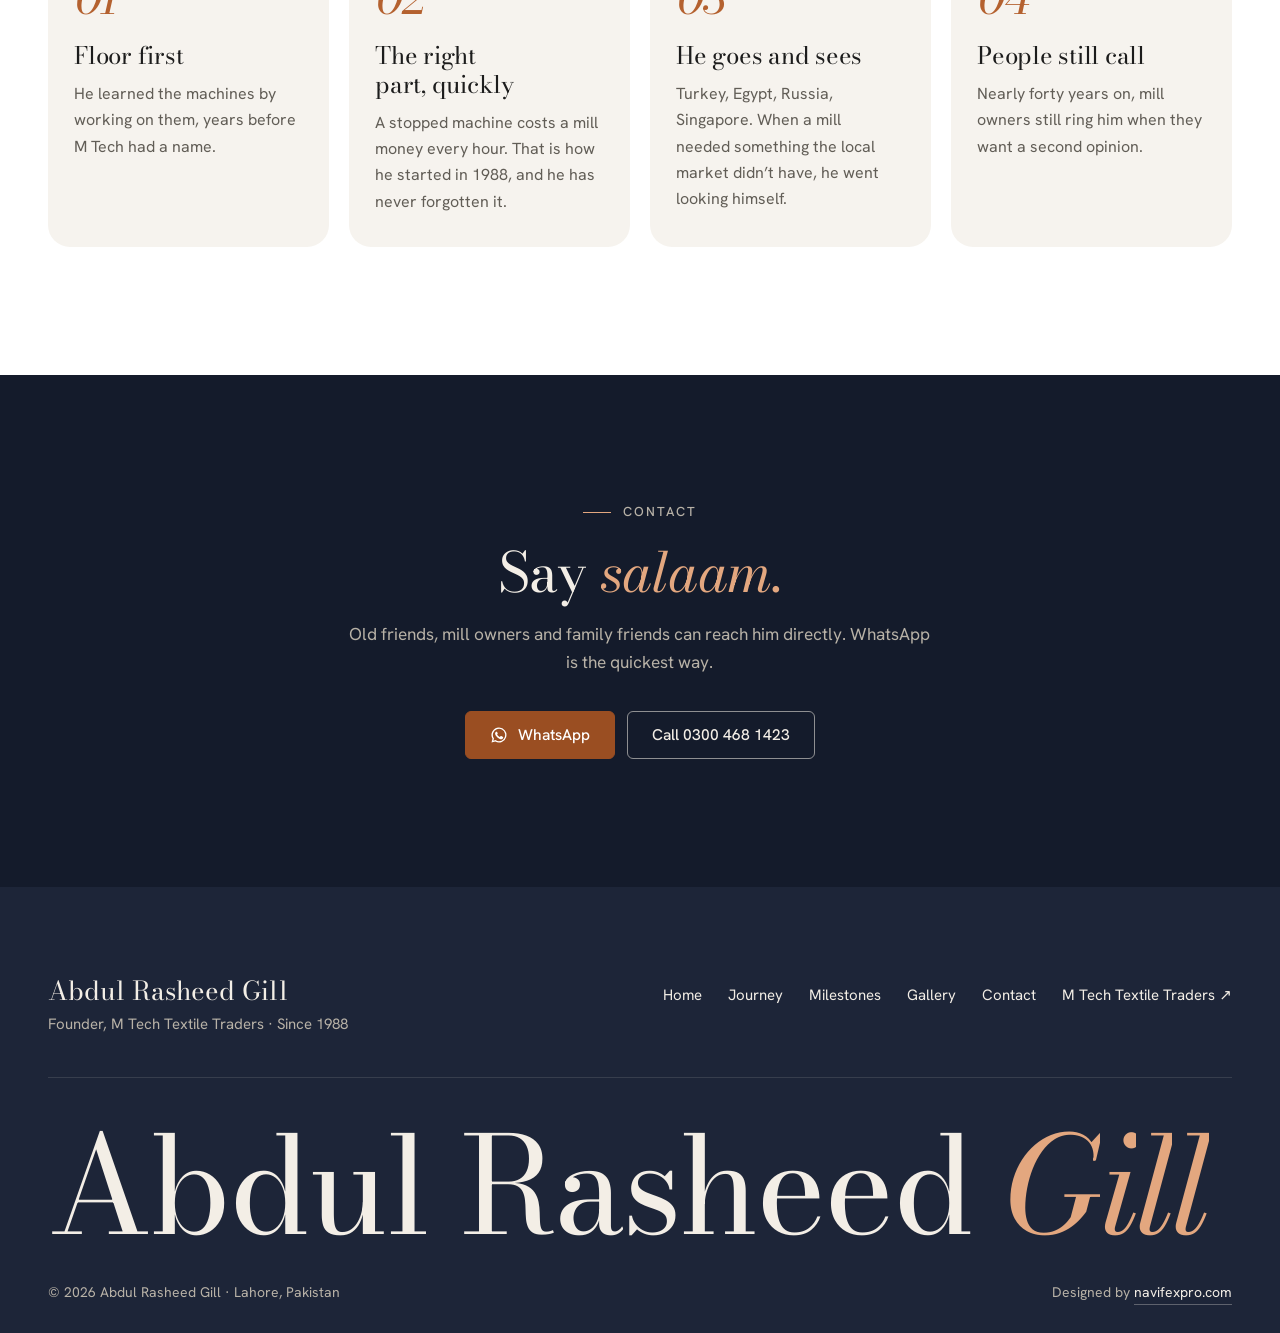
==== commit 56ffcbcc: "Hero: remove the small hall image over the portrait Co-Authored-By: Claude Opus 5.5 <noreply@anthrop" ====
--- a/index.html
+++ b/index.html
@@ -57,7 +57,6 @@
         </div>
         <div class="hero-media">
           <div class="arch" data-a="img" style="--d:150ms"><picture><source type="image/webp" srcset="/assets/img/hero-800.webp 800w, /assets/img/hero.webp 1640w" sizes="(max-width: 699px) 92vw, 520px"><img src="/assets/img/hero.jpg" alt="Portrait of Abdul Rasheed Gill in a dark suit, standing in a ring spinning hall" width="1640" height="1640" fetchpriority="high"></picture></div>
-          <div class="film" data-a="rise" style="--d:700ms" aria-hidden="true"><img src="/assets/img/hall-frame.webp" alt="" width="1280" height="720" loading="lazy" decoding="async"><span class="film-cap">A ring spinning hall</span></div>
         </div>
       </div>
     </div>
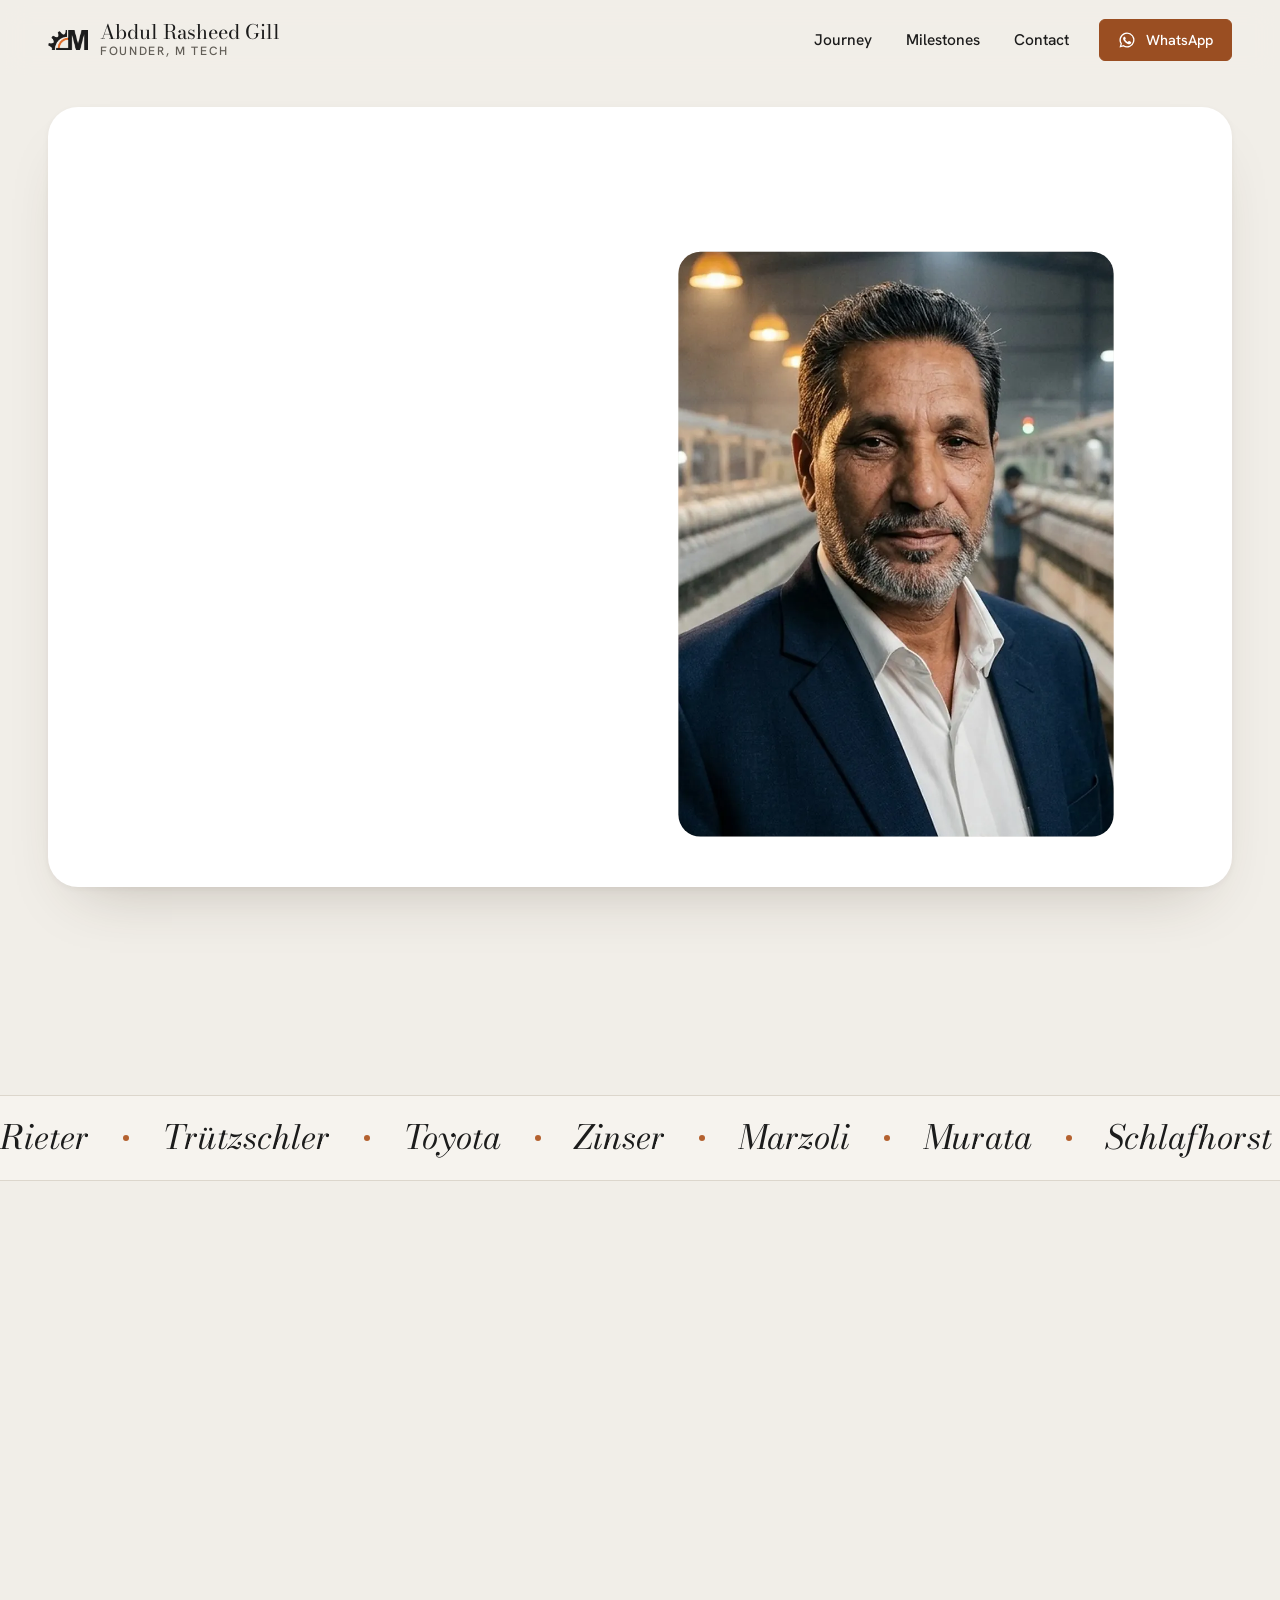
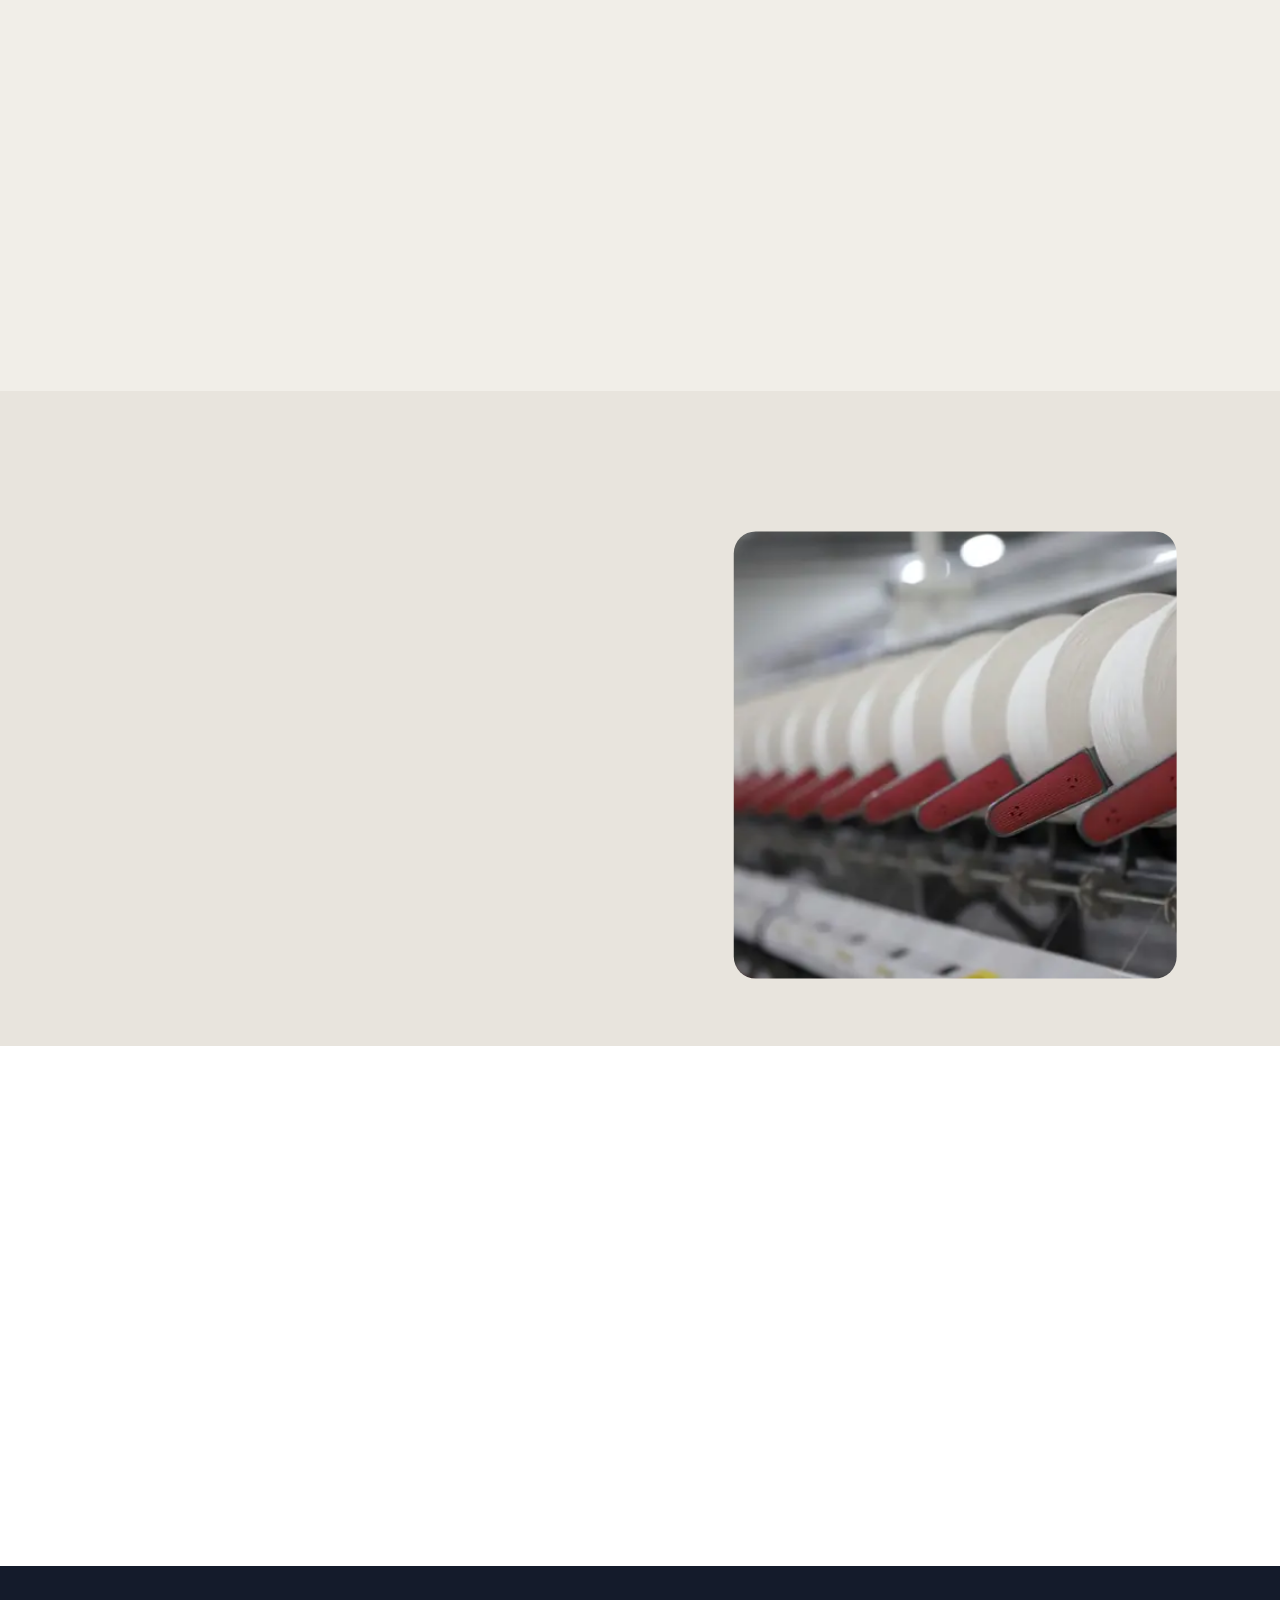
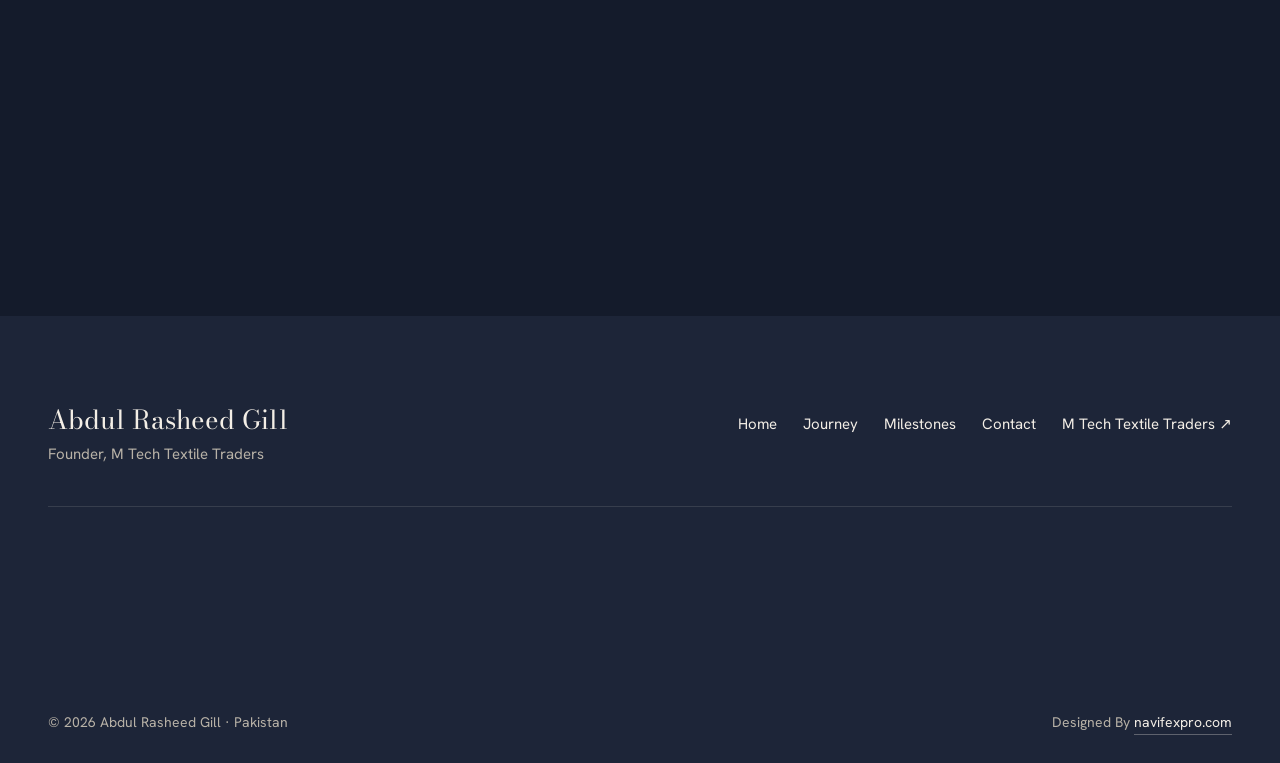
==== commit 44f7641e: "Round 4: corrected story (trade since 1988, M Tech since 2000), Title Case, no section tags, bullets" ====
--- a/index.html
+++ b/index.html
@@ -4,14 +4,14 @@
 <meta charset="utf-8">
 <meta name="viewport" content="width=device-width,initial-scale=1,viewport-fit=cover">
 <title>Abdul Rasheed Gill | Founder of M Tech Textile Traders</title>
-<meta name="description" content="Abdul Rasheed Gill founded M Tech Textile Traders in Karachi in 1988. His story from the spinning floors to whole mills, told by his family with his own photos.">
+<meta name="description" content="Abdul Rasheed Gill, founder of M Tech Textile Traders. In Pakistan’s spinning trade since 1988, from the mill floor to spare parts, machines and whole mills.">
 <meta name="theme-color" content="#f1eee8">
 <link rel="canonical" href="https://abdulrasheedgill.com/">
 <meta property="og:type" content="profile">
 <meta property="og:site_name" content="Abdul Rasheed Gill">
 <meta property="og:locale" content="en_PK">
 <meta property="og:title" content="Abdul Rasheed Gill | Founder of M Tech Textile Traders">
-<meta property="og:description" content="Abdul Rasheed Gill founded M Tech Textile Traders in Karachi in 1988. His story from the spinning floors to whole mills, told by his family with his own photos.">
+<meta property="og:description" content="Abdul Rasheed Gill, founder of M Tech Textile Traders. In Pakistan’s spinning trade since 1988, from the mill floor to spare parts, machines and whole mills.">
 <meta property="og:url" content="https://abdulrasheedgill.com/">
 <meta property="og:image" content="https://abdulrasheedgill.com/assets/img/og.jpg">
 <meta property="og:image:width" content="1200">
@@ -19,7 +19,7 @@
 <meta property="og:image:alt" content="Abdul Rasheed Gill, founder of M Tech Textile Traders">
 <meta name="twitter:card" content="summary_large_image">
 <meta name="twitter:title" content="Abdul Rasheed Gill | Founder of M Tech Textile Traders">
-<meta name="twitter:description" content="Abdul Rasheed Gill founded M Tech Textile Traders in Karachi in 1988. His story from the spinning floors to whole mills, told by his family with his own photos.">
+<meta name="twitter:description" content="Abdul Rasheed Gill, founder of M Tech Textile Traders. In Pakistan’s spinning trade since 1988, from the mill floor to spare parts, machines and whole mills.">
 <meta name="twitter:image" content="https://abdulrasheedgill.com/assets/img/og.jpg">
 <link rel="icon" href="/favicon.ico" sizes="any">
 <link rel="icon" type="image/png" sizes="64x64" href="/assets/img/favicon-64.png">
@@ -29,34 +29,36 @@
 <link rel="preload" href="/assets/fonts/hanken-grotesk-latin-400-normal.woff2" as="font" type="font/woff2" crossorigin>
 <link rel="preload" as="image" href="/assets/img/hero-800.webp" media="(max-width: 699px)" fetchpriority="high">
 <link rel="preload" as="image" href="/assets/img/hero.webp" media="(min-width: 700px)" fetchpriority="high">
-<link rel="stylesheet" href="/css/style.css?v=11">
-<script>(function(h){h.classList.remove("no-js");h.classList.add("js");try{if(!matchMedia("(prefers-reduced-motion: reduce)").matches){h.classList.add("motion");setTimeout(function(){if(!window.__arg)h.classList.remove("motion","has-intro")},2500)}}catch(e){}})(document.documentElement)</script>
-<script type="application/ld+json">{"@context":"https://schema.org","@graph":[{"@type":"ProfilePage","@id":"https://abdulrasheedgill.com/#page","url":"https://abdulrasheedgill.com/","name":"Abdul Rasheed Gill | Founder of M Tech Textile Traders","description":"Abdul Rasheed Gill founded M Tech Textile Traders in Karachi in 1988. His story from the spinning floors to whole mills, told by his family with his own photos.","inLanguage":"en","dateModified":"2026-10-27","isPartOf":{"@id":"https://abdulrasheedgill.com/#website"},"about":{"@id":"https://abdulrasheedgill.com/#person"},"mainEntity":{"@id":"https://abdulrasheedgill.com/#person"},"primaryImageOfPage":"https://abdulrasheedgill.com/assets/img/hero.jpg"},{"@type":"WebSite","@id":"https://abdulrasheedgill.com/#website","url":"https://abdulrasheedgill.com/","name":"Abdul Rasheed Gill","inLanguage":"en","publisher":{"@id":"https://abdulrasheedgill.com/#person"}},{"@type":"Person","@id":"https://abdulrasheedgill.com/#person","name":"Abdul Rasheed Gill","alternateName":"Abdul Rasheed","jobTitle":"Founder, M Tech Textile Traders","description":"Founder of M Tech Textile Traders (Karachi, 1988). Nearly four decades in Pakistan's spinning industry, from spare parts to whole spinning mills.","image":"https://abdulrasheedgill.com/assets/img/hero.jpg","url":"https://abdulrasheedgill.com/","telephone":"+92-300-4681423","email":"chabdulrasheedgill@gmail.com","nationality":{"@type":"Country","name":"Pakistan"},"address":{"@type":"PostalAddress","addressLocality":"Lahore","addressRegion":"Punjab","addressCountry":"PK"},"worksFor":{"@id":"https://abdulrasheedgill.com/#mtech"},"knowsAbout":["Spinning machinery","Textile industry in Pakistan","Open-end spinning","Ring spinning","Blowroom","Carding","Combing","Autoconer winding","Spinning mill valuation and relocation"],"sameAs":["https://mtechtextiletraders.com/"]},{"@type":"Organization","@id":"https://abdulrasheedgill.com/#mtech","name":"M Tech Textile Traders","url":"https://mtechtextiletraders.com/","foundingDate":"1988","foundingLocation":{"@type":"Place","name":"Karachi, Pakistan"},"founder":{"@id":"https://abdulrasheedgill.com/#person"}}]}</script>
+<link rel="stylesheet" href="/css/style.css?v=12">
+<script>(function(h){h.classList.remove("no-js");h.classList.add("js");try{if(!matchMedia("(prefers-reduced-motion: reduce)").matches){h.classList.add("motion");setTimeout(function(){if(!window.__arg)h.classList.remove("motion","has-intro")},3200)}}catch(e){}})(document.documentElement)</script>
+<script type="application/ld+json">{"@context":"https://schema.org","@graph":[{"@type":"ProfilePage","@id":"https://abdulrasheedgill.com/#page","url":"https://abdulrasheedgill.com/","name":"Abdul Rasheed Gill | Founder of M Tech Textile Traders","description":"Abdul Rasheed Gill, founder of M Tech Textile Traders. In Pakistan’s spinning trade since 1988, from the mill floor to spare parts, machines and whole mills.","inLanguage":"en","dateModified":"2026-10-28","isPartOf":{"@id":"https://abdulrasheedgill.com/#website"},"about":{"@id":"https://abdulrasheedgill.com/#person"},"mainEntity":{"@id":"https://abdulrasheedgill.com/#person"},"primaryImageOfPage":"https://abdulrasheedgill.com/assets/img/hero.jpg"},{"@type":"WebSite","@id":"https://abdulrasheedgill.com/#website","url":"https://abdulrasheedgill.com/","name":"Abdul Rasheed Gill","inLanguage":"en","publisher":{"@id":"https://abdulrasheedgill.com/#person"}},{"@type":"Person","@id":"https://abdulrasheedgill.com/#person","name":"Abdul Rasheed Gill","alternateName":"Abdul Rasheed","jobTitle":"Founder, M Tech Textile Traders","description":"Founder of M Tech Textile Traders. In Pakistan's spinning industry since 1988, from a job on the mill floor to spare parts, whole machines and complete spinning mills.","image":"https://abdulrasheedgill.com/assets/img/hero.jpg","url":"https://abdulrasheedgill.com/","telephone":"+92-300-4681423","email":"chabdulrasheedgill@gmail.com","nationality":{"@type":"Country","name":"Pakistan"},"address":{"@type":"PostalAddress","addressCountry":"PK"},"worksFor":{"@id":"https://abdulrasheedgill.com/#mtech"},"knowsAbout":["Spinning machinery","Textile industry in Pakistan","Open-end spinning","Ring spinning","Blowroom","Carding","Combing","Autoconer winding","Spinning mill valuation and relocation"],"sameAs":["https://mtechtextiletraders.com/"]},{"@type":"Organization","@id":"https://abdulrasheedgill.com/#mtech","name":"M Tech Textile Traders","url":"https://mtechtextiletraders.com/","foundingDate":"2000","founder":{"@id":"https://abdulrasheedgill.com/#person"}}]}</script>
 </head>
-<body>
-<script>(function(){try{if(matchMedia("(prefers-reduced-motion: reduce)").matches||sessionStorage.getItem("arg_intro"))return;sessionStorage.setItem("arg_intro","1")}catch(e){return}var d=document.createElement("div");d.id="intro";d.setAttribute("aria-hidden","true");d.innerHTML='<div class="in-box"><p class="in-k">Karachi &middot; 1988</p><p class="in-name"><span>Abdul Rasheed <em>Gill</em></span></p><div class="in-line"></div></div>';document.body.insertBefore(d,document.body.firstChild);document.documentElement.classList.add("has-intro")})()</script>
-<a class="skip" href="#main">Skip to content</a>
+<body class="home">
+<script>(function(){try{if(matchMedia("(prefers-reduced-motion: reduce)").matches||sessionStorage.getItem("arg_intro2"))return;sessionStorage.setItem("arg_intro2","1")}catch(e){return}var d=document.createElement("div");d.id="intro";d.setAttribute("aria-hidden","true");d.innerHTML='<i class="in-p in-t"></i><i class="in-p in-b"></i><div class="in-box"><p class="in-k"><span>In The Spinning Trade</span><b class="in-y">1988</b></p><p class="in-name"><span class="in-w"><span>Abdul</span></span> <span class="in-w"><span>Rasheed</span></span> <span class="in-w"><em>Gill</em></span></p><div class="in-line"></div><p class="in-s">Founder, M Tech Textile Traders</p></div>';document.body.insertBefore(d,document.body.firstChild);document.documentElement.classList.add("has-intro")})()</script>
+<a class="skip" href="#main">Skip To Content</a>
 <header class="nav" id="nav">
   <div class="wrap">
-    <a class="brand" href="/" aria-current="page"><img src="/assets/img/mtech-mark-ink.png" alt="" width="44" height="23"><span><b>Abdul Rasheed Gill</b><small>Founder, M Tech &middot; 1988</small></span></a>
+    <a class="brand" href="/" aria-current="page"><img src="/assets/img/mtech-mark-ink.png" alt="" width="44" height="23"><span><b>Abdul Rasheed Gill</b><small>Founder, M Tech</small></span></a>
     <nav aria-label="Main">
       <button class="menu-btn" type="button" aria-expanded="false" aria-controls="nav-links"><span class="mb-t">Menu</span><span class="bars" aria-hidden="true"><i></i><i></i></span></button>
-      <div class="links" id="nav-links"><a href="/journey">Journey</a><a href="/milestones">Milestones</a><a href="/gallery">Gallery</a><a href="/contact">Contact</a><a class="btn" href="https://wa.me/923004681423?text=Assalam-o-Alaikum%20Rasheed%20sahab%2C%20I%20found%20your%20website%20and%20would%20like%20to%20get%20in%20touch." target="_blank" rel="noopener"><svg viewBox="0 0 24 24" fill="currentColor" aria-hidden="true"><path d="M12 2a10 10 0 0 0-8.6 15.1L2 22l5-1.3A10 10 0 1 0 12 2zm0 18.2a8.2 8.2 0 0 1-4.2-1.2l-.3-.2-3 .8.8-2.9-.2-.3A8.2 8.2 0 1 1 12 20.2zm4.5-6.1c-.2-.1-1.5-.7-1.7-.8s-.4-.1-.6.1-.7.8-.8 1-.3.2-.5.1a6.7 6.7 0 0 1-3.3-2.9c-.2-.4.2-.4.7-1.3a.5.5 0 0 0 0-.4l-.8-1.8c-.2-.5-.4-.4-.6-.4h-.5a1 1 0 0 0-.7.3 3 3 0 0 0-.9 2.2 5.2 5.2 0 0 0 1.1 2.7 11.8 11.8 0 0 0 4.5 4c1.7.7 2.3.8 3.2.6a2.7 2.7 0 0 0 1.8-1.2 2.2 2.2 0 0 0 .1-1.2c0-.1-.2-.2-.4-.3z"/></svg>WhatsApp</a></div>
+      <div class="links" id="nav-links"><a href="/journey">Journey</a><a href="/milestones">Milestones</a><a href="/contact">Contact</a><a class="btn" href="https://wa.me/923004681423?text=Assalam-o-Alaikum%20Rasheed%20sahab%2C%20I%20found%20your%20website%20and%20would%20like%20to%20get%20in%20touch." target="_blank" rel="noopener"><svg viewBox="0 0 24 24" fill="currentColor" aria-hidden="true"><path d="M12 2a10 10 0 0 0-8.6 15.1L2 22l5-1.3A10 10 0 1 0 12 2zm0 18.2a8.2 8.2 0 0 1-4.2-1.2l-.3-.2-3 .8.8-2.9-.2-.3A8.2 8.2 0 1 1 12 20.2zm4.5-6.1c-.2-.1-1.5-.7-1.7-.8s-.4-.1-.6.1-.7.8-.8 1-.3.2-.5.1a6.7 6.7 0 0 1-3.3-2.9c-.2-.4.2-.4.7-1.3a.5.5 0 0 0 0-.4l-.8-1.8c-.2-.5-.4-.4-.6-.4h-.5a1 1 0 0 0-.7.3 3 3 0 0 0-.9 2.2 5.2 5.2 0 0 0 1.1 2.7 11.8 11.8 0 0 0 4.5 4c1.7.7 2.3.8 3.2.6a2.7 2.7 0 0 0 1.8-1.2 2.2 2.2 0 0 0 .1-1.2c0-.1-.2-.2-.4-.3z"/></svg>WhatsApp</a></div>
     </nav>
   </div>
 </header>
 <main id="main">
-  <section class="hero" aria-labelledby="hero-title">
+  <section class="hero hero-home" aria-labelledby="hero-title">
     <div class="wrap">
       <div class="hero-card">
         <div class="hero-copy">
-          <p class="eyebrow" data-a="fade">Founder, M Tech Textile Traders &middot; Since 1988</p>
           <h1 id="hero-title" data-split style="--d:80ms">Abdul Rasheed <em>Gill</em></h1>
-          <p class="lead" data-a="rise" style="--d:420ms">He started on the spinning floors of Karachi and has spent nearly forty years in Pakistan&rsquo;s spinning mills. This is his story, put together by his family.</p>
-          <div class="ctas" data-a="rise" style="--d:540ms"><a class="btn" href="/journey">Read his story <span class="arr" aria-hidden="true">&rarr;</span></a><a class="btn ghost" href="/contact">Say salaam</a></div>
+          <p class="role" data-a="fade" style="--d:340ms"><span class="rl" aria-hidden="true"></span>Founder, M Tech Textile Traders</p>
+          <p class="lead" data-a="rise" style="--d:420ms">Nearly forty years in Pakistan&rsquo;s spinning industry, from a job on the mill floor to buying and selling entire spinning mills.</p>
+          <ul class="pts"><li data-a="rise" style="--d:520ms"><svg viewBox="0 0 12 12" aria-hidden="true"><path d="M6 0l1.6 4.4L12 6 7.6 7.6 6 12 4.4 7.6 0 6 4.4 4.4z"/></svg><span>Learned Spinning On The Mill Floor</span></li><li data-a="rise" style="--d:610ms"><svg viewBox="0 0 12 12" aria-hidden="true"><path d="M6 0l1.6 4.4L12 6 7.6 7.6 6 12 4.4 7.6 0 6 4.4 4.4z"/></svg><span>Built M Tech From Spare Parts To Whole Mills</span></li><li data-a="rise" style="--d:700ms"><svg viewBox="0 0 12 12" aria-hidden="true"><path d="M6 0l1.6 4.4L12 6 7.6 7.6 6 12 4.4 7.6 0 6 4.4 4.4z"/></svg><span>Trusted By Mill Owners All Over Pakistan</span></li></ul>
+          <div class="ctas" data-a="rise" style="--d:820ms"><a class="btn" href="/journey">Read His Story <span class="arr" aria-hidden="true">&rarr;</span></a><a class="btn ghost" href="/contact">Say Salaam</a></div>
         </div>
-        <div class="hero-media">
-          <div class="arch" data-a="img" style="--d:150ms"><picture><source type="image/webp" srcset="/assets/img/hero-800.webp 800w, /assets/img/hero.webp 1640w" sizes="(max-width: 699px) 92vw, 520px"><img src="/assets/img/hero.jpg" alt="Portrait of Abdul Rasheed Gill in a dark suit, standing in a ring spinning hall" width="1640" height="1640" fetchpriority="high"></picture></div>
+        <div class="hero-media" data-tilt>
+          <div class="arch" data-a="img" style="--d:150ms"><picture><source type="image/webp" srcset="/assets/img/hero-800.webp 800w, /assets/img/hero.webp 1640w" sizes="(max-width: 699px) 44vw, 480px"><img class="kb" src="/assets/img/hero.jpg" alt="Portrait of Abdul Rasheed Gill in a dark suit, standing in a ring spinning hall" width="1640" height="1640" fetchpriority="high"></picture></div>
+          <div class="seal" data-a="fade" style="--d:900ms" aria-hidden="true"><svg viewBox="0 0 200 200"><defs><path id="sealp" d="M100 100m-78 0a78 78 0 1 1 156 0a78 78 0 1 1-156 0"/></defs><text><textPath href="#sealp">In The Spinning Trade &middot; Since 1988 &middot; In The Spinning Trade &middot; Since 1988 &middot; </textPath></text></svg><b>RG</b></div>
         </div>
       </div>
     </div>
@@ -64,12 +66,12 @@
 
   <section class="strip" aria-labelledby="num-title">
     <div class="wrap">
-      <h2 id="num-title" class="sr">Life in numbers</h2>
+      <h2 id="num-title" class="sr">Life In Numbers</h2>
       <ul data-stagger>
-        <li data-a="rise"><svg viewBox="0 0 32 32" aria-hidden="true" data-draw style="--d:200ms"><rect pathLength="1" x="4" y="5.5" width="24" height="22" rx="2"/><path pathLength="1" d="M4 11.5h24M10 3v5M22 3v5"/></svg><div><b><span data-count="1988" data-from="1950">1988</span></b><span>Founded M Tech in Karachi</span></div></li>
-        <li data-a="rise"><svg viewBox="0 0 32 32" aria-hidden="true" data-draw style="--d:300ms"><path pathLength="1" d="M3 28V14l7 4.5V14l7 4.5V14l7 4.5V6h4v22z"/><path pathLength="1" d="M8 23h3M15 23h3M22 23h3"/></svg><div><b><span data-count="50">50</span>+</b><span>Spinning mills through his hands</span></div></li>
-        <li data-a="rise"><svg viewBox="0 0 32 32" aria-hidden="true" data-draw style="--d:400ms"><circle pathLength="1" cx="11" cy="10" r="4"/><circle pathLength="1" cx="22" cy="11" r="3.2"/><path pathLength="1" d="M3.5 27c.8-5 3.7-8 7.5-8s6.7 3 7.5 8M17.5 20.5c1.2-1.3 2.7-2 4.5-2 3.2 0 5.5 2.6 6.2 7"/></svg><div><b><span data-count="100">100</span>+</b><span>Factory owners who asked his view</span></div></li>
-        <li data-a="rise"><svg viewBox="0 0 32 32" aria-hidden="true" data-draw style="--d:500ms"><path pathLength="1" d="M16 29s-9-8-9-15a9 9 0 0 1 18 0c0 7-9 15-9 15z"/><circle pathLength="1" cx="16" cy="14" r="3.2"/></svg><div><b class="sm">Lahore &amp; Faisalabad</b><span>Office and warehouse today</span></div></li>
+        <li data-a="rise"><svg viewBox="0 0 32 32" aria-hidden="true" data-draw style="--d:200ms"><rect pathLength="1" x="4" y="5.5" width="24" height="22" rx="2"/><path pathLength="1" d="M4 11.5h24M10 3v5M22 3v5"/></svg><div><b><span data-count="1988" data-from="1950">1988</span></b><span>Started In The Spinning Trade</span></div></li>
+        <li data-a="rise"><svg viewBox="0 0 32 32" aria-hidden="true" data-draw style="--d:300ms"><circle pathLength="1" cx="16" cy="16" r="4.5"/><path pathLength="1" d="M16 3v4M16 25v4M3 16h4M25 16h4M6.8 6.8l2.8 2.8M22.4 22.4l2.8 2.8M6.8 25.2l2.8-2.8M22.4 9.6l2.8-2.8"/></svg><div><b><span data-count="2000" data-from="1988">2000</span></b><span>Founded M Tech Textile Traders</span></div></li>
+        <li data-a="rise"><svg viewBox="0 0 32 32" aria-hidden="true" data-draw style="--d:400ms"><path pathLength="1" d="M3 28V14l7 4.5V14l7 4.5V14l7 4.5V6h4v22z"/><path pathLength="1" d="M8 23h3M15 23h3M22 23h3"/></svg><div><b><span data-count="50">50</span>+</b><span>Complete Spinning Mills Bought, Sold Or Moved</span></div></li>
+        <li data-a="rise"><svg viewBox="0 0 32 32" aria-hidden="true" data-draw style="--d:500ms"><circle pathLength="1" cx="11" cy="10" r="4"/><circle pathLength="1" cx="22" cy="11" r="3.2"/><path pathLength="1" d="M3.5 27c.8-5 3.7-8 7.5-8s6.7 3 7.5 8M17.5 20.5c1.2-1.3 2.7-2 4.5-2 3.2 0 5.5 2.6 6.2 7"/></svg><div><b><span data-count="100">100</span>+</b><span>Mill Owners Consulted</span></div></li>
       </ul>
     </div>
   </section>
@@ -79,21 +81,21 @@
   <section class="sec" aria-labelledby="life-title">
     <div class="wrap">
       <div class="sec-head">
-        <div><p class="eyebrow" data-a="fade">His story</p><h2 id="life-title" class="h2" data-split>A life on the mill <em>floor.</em></h2></div>
-        <p data-a="rise" style="--d:200ms">Start with the full story, read the short version, or just look through the photographs.</p>
+        <h2 id="life-title" class="h2" data-split>A Life On The Mill <em>Floor.</em></h2>
+        <p data-a="rise" style="--d:200ms">Read the full story, see every step at a glance, or get in touch with him directly.</p>
       </div>
       <div class="tiles" data-stagger>
         <a class="tile" href="/journey" data-a="rise">
-          <div class="ph"><picture><source type="image/webp" srcset="/assets/img/field-spinning.webp"><img src="/assets/img/field-spinning.jpg" alt="Abdul Rasheed Gill standing between ring frames on a spinning floor" width="825" height="1100" loading="lazy" decoding="async"></picture></div>
-          <div class="tx"><small>Seven chapters</small><h3>The journey</h3><p>From a job on the Karachi spinning floors to founding M Tech in 1988, and everything after.</p><span class="link"><span>Read the journey</span> <span class="arr" aria-hidden="true">&rarr;</span></span></div>
+          <div class="ph" data-a="img"><picture><source type="image/webp" srcset="/assets/img/field-spinning.webp"><img src="/assets/img/field-spinning.jpg" alt="Abdul Rasheed Gill standing between ring frames on a spinning floor" width="825" height="1100" loading="lazy" decoding="async"></picture></div>
+          <div class="tx"><h3>The Journey</h3><p>From his first job on the mill floor to M Tech and whole mills.</p><span class="link"><span>Read The Journey</span> <span class="arr" aria-hidden="true">&rarr;</span></span></div>
         </a>
         <a class="tile" href="/milestones" data-a="rise">
-          <div class="ph"><picture><source type="image/webp" srcset="/assets/img/field-hall.webp"><img src="/assets/img/field-hall.jpg" alt="Abdul Rasheed Gill standing in an empty mill hall" width="825" height="1100" loading="lazy" decoding="async"></picture></div>
-          <div class="tx"><small>1988 to today</small><h3>Milestones</h3><p>The same story on one page, one line for each step.</p><span class="link"><span>See the milestones</span> <span class="arr" aria-hidden="true">&rarr;</span></span></div>
+          <div class="ph" data-a="img"><picture><source type="image/webp" srcset="/assets/img/field-hall.webp"><img src="/assets/img/field-hall.jpg" alt="Abdul Rasheed Gill standing in an empty mill hall" width="825" height="1100" loading="lazy" decoding="async"></picture></div>
+          <div class="tx"><h3>Milestones</h3><p>Every step of the way, one line at a time.</p><span class="link"><span>See The Milestones</span> <span class="arr" aria-hidden="true">&rarr;</span></span></div>
         </a>
-        <a class="tile" href="/gallery" data-a="rise">
-          <div class="ph"><picture><source type="image/webp" srcset="/assets/img/field-exhibition.webp"><img src="/assets/img/field-exhibition.jpg" alt="Abdul Rasheed Gill with visitors at a textile machinery exhibition" width="825" height="1100" loading="lazy" decoding="async"></picture></div>
-          <div class="tx"><small>Twelve photographs</small><h3>Gallery</h3><p>Mill floors, machinery yards and exhibitions, in Pakistan and abroad.</p><span class="link"><span>Open the gallery</span> <span class="arr" aria-hidden="true">&rarr;</span></span></div>
+        <a class="tile" href="/contact" data-a="rise">
+          <div class="ph" data-a="img"><picture><source type="image/webp" srcset="/assets/img/advisory.webp"><img src="/assets/img/advisory.jpg" alt="Abdul Rasheed Gill in his office" width="1100" height="1100" loading="lazy" decoding="async"></picture></div>
+          <div class="tx"><h3>Get In Touch</h3><p>WhatsApp, call or email. He replies himself.</p><span class="link"><span>Contact Him</span> <span class="arr" aria-hidden="true">&rarr;</span></span></div>
         </a>
       </div>
     </div>
@@ -102,35 +104,34 @@
   <section class="sec band" aria-labelledby="band-title">
     <div class="wrap band-grid">
       <div>
-        <p class="eyebrow" data-a="fade">Since 1988</p>
-        <h2 id="band-title" class="h2" data-split>Nearly forty years, <em>one trade.</em></h2>
-        <p class="lead" data-a="rise" style="--d:250ms">Spare parts first, then whole machines, then complete mills. More than fifty spinning mills have passed through his hands, from Karachi and Hyderabad up to Faisalabad and Lahore.</p>
-        <a class="link" href="/milestones" data-a="rise" style="--d:380ms"><span>See the milestones</span> <span class="arr" aria-hidden="true">&rarr;</span></a>
+        <h2 id="band-title" class="h2" data-split>Nearly Forty Years, <em>One Trade.</em></h2>
+        <p class="lead" data-a="rise" style="--d:250ms">Karachi to Lahore, Lahore to Peshawar. Wherever Pakistan spins yarn, he has stood on the mill floor.</p>
+        <ol class="route" data-route aria-label="Cities across Pakistan"><li style="--i:0"><i aria-hidden="true"></i><span>Karachi</span></li><li style="--i:1"><i aria-hidden="true"></i><span>Hyderabad</span></li><li style="--i:2"><i aria-hidden="true"></i><span>Faisalabad</span></li><li style="--i:3"><i aria-hidden="true"></i><span>Lahore</span></li><li style="--i:4"><i aria-hidden="true"></i><span>Peshawar</span></li></ol>
+        <a class="link" href="/milestones" data-a="rise" style="--d:380ms"><span>See The Milestones</span> <span class="arr" aria-hidden="true">&rarr;</span></a>
       </div>
-      <div class="ph" data-par data-a="rise"><img src="/assets/img/mood-ringframes.webp" srcset="/assets/img/mood-ringframes-800.webp 800w, /assets/img/mood-ringframes.webp 1600w" sizes="(max-width: 860px) 100vw, 50vw" alt="Rows of ring spinning frames with white yarn bobbins in a mill" width="1600" height="1067" loading="lazy" decoding="async"></div>
+      <div class="ph" data-par data-a="img"><img src="/assets/img/mood-ringframes.webp" srcset="/assets/img/mood-ringframes-800.webp 800w, /assets/img/mood-ringframes.webp 1600w" sizes="(max-width: 860px) 100vw, 50vw" alt="Rows of ring spinning frames with white yarn bobbins in a mill" width="1600" height="1067" loading="lazy" decoding="async"></div>
     </div>
   </section>
 
-  <section class="sec white" aria-labelledby="ways-title">
+  <section class="sec white" aria-labelledby="rules-title">
     <div class="wrap">
       <div class="sec-head">
-        <div><p class="eyebrow" data-a="fade">What the family has seen</p><h2 id="ways-title" class="h2" data-split>The way he <em>works.</em></h2></div>
-        <p data-a="rise" style="--d:200ms">No slogans here. These are the habits we have watched at home and at work for as long as we can remember.</p>
+        <h2 id="rules-title" class="h2" data-split>His Rules Of <em>Business.</em></h2>
+        <p data-a="rise" style="--d:200ms">Simple rules, learned on the mill floor and kept for a lifetime.</p>
       </div>
-      <div class="ways" data-stagger>
-        <article class="way" data-a="rise"><span class="n" aria-hidden="true">01</span><h3>Floor first</h3><p>He learned the machines by working on them, years before M Tech had a name.</p></article>
-        <article class="way" data-a="rise"><span class="n" aria-hidden="true">02</span><h3>The right part, quickly</h3><p>A stopped machine costs a mill money every hour. That is how he started in 1988, and he has never forgotten it.</p></article>
-        <article class="way" data-a="rise"><span class="n" aria-hidden="true">03</span><h3>He goes and sees</h3><p>Turkey, Egypt, Russia, Singapore. When a mill needed something the local market didn&rsquo;t have, he went looking himself.</p></article>
-        <article class="way" data-a="rise"><span class="n" aria-hidden="true">04</span><h3>People still call</h3><p>Nearly forty years on, mill owners still ring him when they want a second opinion.</p></article>
+      <div class="rules" data-stagger>
+        <article class="rule" data-a="rise"><span class="q" aria-hidden="true">&ldquo;</span><h3>A Stopped Machine Can&rsquo;t Wait.</h3><p>Every hour a machine stands still costs the mill money. Speed is part of the service.</p></article>
+        <article class="rule" data-a="rise"><span class="q" aria-hidden="true">&ldquo;</span><h3>Know The Machine Before You Sell It.</h3><p>He learned every section of the line by hand, from blowroom to winding.</p></article>
+        <article class="rule" data-a="rise"><span class="q" aria-hidden="true">&ldquo;</span><h3>Your Word Is The Contract.</h3><p>This trade runs on trust. Keep your word and the next deal finds you.</p></article>
+        <article class="rule" data-a="rise"><span class="q" aria-hidden="true">&ldquo;</span><h3>Go And See For Yourself.</h3><p>If a mill needs something, he goes and looks at it himself, at home or abroad.</p></article>
       </div>
     </div>
   </section>
 
   <section class="sec inkband" aria-labelledby="say-title">
     <div class="wrap">
-      <p class="eyebrow c" data-a="fade">Contact</p>
-      <h2 id="say-title" class="h2" data-split>Say <em>salaam.</em></h2>
-      <p class="lead" data-a="rise" style="--d:300ms">Old friends, mill owners and family friends can reach him directly. WhatsApp is the quickest way.</p>
+      <h2 id="say-title" class="h2" data-split>Say <em>Salaam.</em></h2>
+      <p class="lead" data-a="rise" style="--d:300ms">Old friends, mill owners and anyone in the trade can reach him directly. WhatsApp is the quickest way.</p>
       <div class="ctas" data-a="rise" style="--d:420ms">
         <a class="btn" href="https://wa.me/923004681423?text=Assalam-o-Alaikum%20Rasheed%20sahab%2C%20I%20found%20your%20website%20and%20would%20like%20to%20get%20in%20touch." target="_blank" rel="noopener"><svg viewBox="0 0 24 24" fill="currentColor" aria-hidden="true"><path d="M12 2a10 10 0 0 0-8.6 15.1L2 22l5-1.3A10 10 0 1 0 12 2zm0 18.2a8.2 8.2 0 0 1-4.2-1.2l-.3-.2-3 .8.8-2.9-.2-.3A8.2 8.2 0 1 1 12 20.2zm4.5-6.1c-.2-.1-1.5-.7-1.7-.8s-.4-.1-.6.1-.7.8-.8 1-.3.2-.5.1a6.7 6.7 0 0 1-3.3-2.9c-.2-.4.2-.4.7-1.3a.5.5 0 0 0 0-.4l-.8-1.8c-.2-.5-.4-.4-.6-.4h-.5a1 1 0 0 0-.7.3 3 3 0 0 0-.9 2.2 5.2 5.2 0 0 0 1.1 2.7 11.8 11.8 0 0 0 4.5 4c1.7.7 2.3.8 3.2.6a2.7 2.7 0 0 0 1.8-1.2 2.2 2.2 0 0 0 .1-1.2c0-.1-.2-.2-.4-.3z"/></svg>WhatsApp</a>
         <a class="btn ghost" href="tel:+923004681423">Call 0300 468 1423</a>
@@ -141,16 +142,16 @@
 <footer class="foot">
   <div class="wrap">
     <div class="foot-top">
-      <div class="foot-brand"><b>Abdul Rasheed Gill</b><span>Founder, M Tech Textile Traders &middot; Since 1988</span></div>
+      <div class="foot-brand"><b>Abdul Rasheed Gill</b><span>Founder, M Tech Textile Traders</span></div>
       <nav aria-label="Footer">
-        <ul><li><a href="/">Home</a></li><li><a href="/journey">Journey</a></li><li><a href="/milestones">Milestones</a></li><li><a href="/gallery">Gallery</a></li><li><a href="/contact">Contact</a></li><li><a href="https://mtechtextiletraders.com" target="_blank" rel="noopener">M Tech Textile Traders &#8599;</a></li></ul>
+        <ul><li><a href="/">Home</a></li><li><a href="/journey">Journey</a></li><li><a href="/milestones">Milestones</a></li><li><a href="/contact">Contact</a></li><li><a href="https://mtechtextiletraders.com" target="_blank" rel="noopener">M Tech Textile Traders &#8599;</a></li></ul>
       </nav>
     </div>
     <p class="wordmark" aria-hidden="true">Abdul Rasheed <em>Gill</em></p>
-    <div class="foot-legal"><span>&copy; 2026 Abdul Rasheed Gill &middot; Lahore, Pakistan</span><span>Designed by <a href="https://navifexpro.com" target="_blank" rel="noopener">navifexpro.com</a></span></div>
+    <div class="foot-legal"><span>&copy; 2026 Abdul Rasheed Gill &middot; Pakistan</span><span>Designed By <a href="https://navifexpro.com" target="_blank" rel="noopener">navifexpro.com</a></span></div>
   </div>
 </footer>
 <button class="to-top" type="button" aria-label="Back to top"><svg viewBox="0 0 24 24" fill="none" stroke="currentColor" stroke-width="1.6" aria-hidden="true"><path d="M12 19V5M6 11l6-6 6 6"/></svg></button>
-<script src="/js/main.js?v=11" defer></script>
+<script src="/js/main.js?v=12" defer></script>
 </body>
 </html>
--- a/css/style.css
+++ b/css/style.css
@@ -42,7 +42,8 @@
 .eyebrow.c{justify-content:center}
 .lead{font-size:clamp(17px,1.35vw,19px);color:var(--muted);max-width:34em}
 .h2{font-size:clamp(34px,4.3vw,58px);line-height:1.06}
-.sec{padding:clamp(80px,10vw,140px) 0}
+.sec{padding:clamp(56px,9vh,112px) 0}
+.sec.tight{padding:clamp(40px,6vh,72px) 0}
 .sec.white{background:var(--white)}
 .sec-head{display:flex;justify-content:space-between;align-items:flex-end;gap:32px;margin-bottom:clamp(36px,5vw,64px)}
 .sec-head>div{flex:1 1 55%;min-width:0}
@@ -402,19 +403,33 @@
 
 .motion .tl-item.in .tl-card,.motion .tl-item.in:nth-child(even) .tl-card{opacity:1;transform:none}
 
-/* ---------- home intro ---------- */
-#intro{position:fixed;inset:0;z-index:300;background:var(--linen);display:grid;place-items:center;animation:in-lift .6s cubic-bezier(.7,0,.2,1) 1.4s forwards;cursor:pointer}
-#intro .in-box{text-align:center;padding:0 24px}
-#intro .in-k{font:500 13px/1 var(--sans);letter-spacing:.3em;text-transform:uppercase;color:var(--muted);opacity:0;animation:in-fade .7s var(--ease) .1s forwards}
-#intro .in-name{overflow:hidden;margin:18px 0 22px;padding-bottom:.08em}
-#intro .in-name span{display:block;font:400 clamp(40px,7vw,84px)/1.05 var(--serif);color:var(--text);transform:translateY(105%);animation:in-rise .9s var(--ease) .2s forwards}
-#intro .in-name em{color:var(--copper)}
-#intro .in-line{height:1px;width:min(260px,60vw);margin:0 auto;background:var(--copper-2);transform:scaleX(0);animation:in-line .9s cubic-bezier(.65,0,.2,1) .55s forwards}
-#intro.out{animation:in-lift .35s cubic-bezier(.7,0,.2,1) forwards}
+/* ---------- home intro: name rises, year counts, curtain splits open ---------- */
+#intro{position:fixed;inset:0;z-index:300;display:grid;place-items:center;cursor:pointer;pointer-events:auto;animation:in-off 0s linear 3s forwards}
+#intro .in-p{position:absolute;left:0;right:0;height:50.5%;background:var(--ink);transition:none}
+#intro .in-t{top:0;animation:in-up 1s cubic-bezier(.76,0,.24,1) 2.15s forwards}
+#intro .in-b{bottom:0;animation:in-down 1s cubic-bezier(.76,0,.24,1) 2.15s forwards}
+#intro .in-box{position:relative;z-index:2;text-align:center;padding:0 24px;animation:in-gone .5s var(--ease) 1.95s forwards}
+#intro .in-k{display:flex;align-items:center;justify-content:center;gap:14px;margin:0;font:500 12px/1 var(--sans);letter-spacing:.32em;text-transform:uppercase;color:var(--on-ink-mute);opacity:0;animation:in-fade .8s var(--ease) .15s forwards}
+#intro .in-y{font:italic 400 18px/1 var(--serif);letter-spacing:.04em;color:#e3a77f}
+#intro .in-name{margin:22px 0 24px;font:400 clamp(44px,7.4vw,104px)/1.04 var(--serif);color:var(--on-ink);letter-spacing:-.02em}
+#intro .in-w{display:inline-block;overflow:hidden;vertical-align:top;padding-bottom:.08em}
+#intro .in-w>*{display:inline-block;transform:translateY(110%);animation:in-rise 1.1s var(--ease) forwards}
+#intro .in-w:nth-child(1)>*{animation-delay:.3s}#intro .in-w:nth-child(2)>*{animation-delay:.42s}#intro .in-w:nth-child(3)>*{animation-delay:.54s}
+#intro .in-name em{color:#e3a77f}
+#intro .in-line{height:1px;width:min(340px,64vw);margin:0 auto;background:linear-gradient(90deg,transparent,#e3a77f,transparent);transform:scaleX(0);animation:in-line 1.1s cubic-bezier(.65,0,.2,1) .8s forwards}
+#intro .in-s{margin:20px 0 0;font:400 15px/1.4 var(--sans);letter-spacing:.08em;color:var(--on-ink-mute);opacity:0;animation:in-fade .8s var(--ease) 1.1s forwards}
+#intro.out .in-box{animation:in-gone .25s ease forwards}
+#intro.out .in-t{animation:in-up .55s cubic-bezier(.76,0,.24,1) forwards}
+#intro.out .in-b{animation:in-down .55s cubic-bezier(.76,0,.24,1) forwards}
 @keyframes in-fade{to{opacity:1}}
 @keyframes in-rise{to{transform:none}}
 @keyframes in-line{to{transform:scaleX(1)}}
-@keyframes in-lift{to{transform:translateY(-100%)}}
+@keyframes in-gone{to{opacity:0;transform:scale(.96)}}
+@keyframes in-up{to{transform:translateY(-100%)}}
+@keyframes in-down{to{transform:translateY(100%)}}
+@keyframes in-off{to{visibility:hidden;pointer-events:none}}
+.has-intro .hero-home .arch picture{transform:scale(1.18)}
+.hero-home .arch picture{display:block;height:100%;transition:transform 2.4s cubic-bezier(.2,.8,.2,1)}
 .has-intro body{overflow:hidden}
 
 /* ---------- touch devices: bigger tap targets, tap feedback instead of hover ---------- */
@@ -462,4 +477,126 @@
   .marquee .track{animation:none;flex-wrap:wrap;width:auto;justify-content:center}
   .marquee span:nth-child(n+9){display:none}
   #intro{display:none}
-}
+  .seal svg,.hero-home .arch picture{animation:none!important}
+}
+
+/* ================= round 4 ================= */
+/* role line under the name */
+.role{display:flex;align-items:center;gap:14px;margin:-6px 0 20px;font:500 14px/1.4 var(--sans);letter-spacing:.14em;text-transform:uppercase;color:var(--copper)}
+.role .rl{width:44px;height:1px;background:var(--copper-2);flex:none;transform-origin:left}
+.motion .role .rl{transform:scaleX(0);transition:transform 1s var(--ease) .5s}
+.motion .role.in .rl{transform:none}
+/* star bullets */
+.pts{list-style:none;margin:0 0 30px;padding:0;display:grid;gap:10px}
+.pts li{display:flex;align-items:flex-start;gap:12px;font-size:16.5px;line-height:1.45;color:var(--text)}
+.pts svg{width:12px;height:12px;flex:none;margin-top:6px;fill:var(--copper-2)}
+.motion .pts li svg{transform:scale(0) rotate(-90deg);transition:transform .7s cubic-bezier(.3,1.6,.5,1);transition-delay:calc(var(--d,0ms) + 120ms)}
+.motion .pts li.in svg{transform:none}
+/* home hero fits one screen */
+.hero-home .hero-card{min-height:calc(100svh - 120px);padding-top:clamp(28px,4vh,56px);padding-bottom:clamp(28px,4vh,56px)}
+.hero-home h1{font-size:clamp(50px,min(7vw,11vh),104px);margin-bottom:22px}
+.hero-home .lead{margin-bottom:22px}
+.hero-home .hero-media{max-width:none;display:flex;justify-content:flex-end}
+.hero-home .hero-media .arch{width:auto;height:min(calc(100svh - 200px),680px);aspect-ratio:4/5;max-width:100%}
+.hero-home .arch picture{animation:kb 18s ease-in-out 3s infinite alternate}
+@keyframes kb{from{transform:scale(1)}to{transform:scale(1.07) translate(-1%,-1%)}}
+.hero-media[data-tilt] .arch{transition:transform .8s var(--ease)}
+/* rotating seal */
+.seal{position:absolute;left:-58px;bottom:9%;width:132px;height:132px;border-radius:50%;background:var(--white);box-shadow:0 18px 36px -18px rgba(40,30,20,.4);display:grid;place-items:center;z-index:2}
+.seal svg{position:absolute;inset:8px;width:calc(100% - 16px);height:calc(100% - 16px);animation:spin 26s linear infinite}
+.seal text{font:500 12.2px/1 var(--sans);letter-spacing:.2em;text-transform:uppercase;fill:var(--muted)}
+.seal b{font:italic 400 30px/1 var(--serif);color:var(--copper)}
+@keyframes spin{to{transform:rotate(360deg)}}
+.hero-home .hero-media{position:relative}
+.hero-home .hero-media .seal{left:auto;right:calc(min(calc(100svh - 200px),680px) * .8 - 66px)}
+/* strip */
+.strip b .sm{font-size:26px}
+/* tiles fit one screen */
+.tile .ph{aspect-ratio:auto;height:clamp(240px,calc(100svh - 430px),480px)}
+.tile .tx{padding-top:18px}
+.tile h3{margin-bottom:6px}
+/* route across Pakistan */
+.route{list-style:none;display:flex;justify-content:space-between;position:relative;margin:6px 0 30px;padding:0;max-width:520px}
+.route::before{content:"";position:absolute;left:6px;right:6px;top:6px;height:1px;background:var(--copper-2);transform-origin:left}
+.route li{position:relative;display:flex;flex-direction:column;align-items:center;gap:12px;font:400 15px/1.2 var(--serif);color:var(--text)}
+.route li:first-child{align-items:flex-start}.route li:last-child{align-items:flex-end}
+.route i{width:13px;height:13px;border-radius:50%;background:var(--band);border:1.5px solid var(--copper-2)}
+.route li:first-child i,.route li:last-child i{background:var(--copper-2)}
+.motion .route::before{transform:scaleX(0);transition:transform 2s cubic-bezier(.45,0,.2,1) .2s}
+.motion .route.in::before{transform:none}
+.motion .route li i{transform:scale(0);transition:transform .5s cubic-bezier(.3,1.6,.5,1);transition-delay:calc(.25s + var(--i)*.42s)}
+.motion .route li span{opacity:0;transform:translateY(8px);transition:opacity .6s var(--ease),transform .6s var(--ease);transition-delay:calc(.35s + var(--i)*.42s)}
+.motion .route.in li i,.motion .route.in li span{transform:none;opacity:1}
+.band .ph{aspect-ratio:auto;height:clamp(280px,calc(100svh - 260px),520px)}
+/* rules of business */
+.rules{display:grid;grid-template-columns:repeat(4,1fr);gap:20px}
+.rule{position:relative;background:var(--linen-2);border-radius:var(--r);padding:30px 26px 32px;overflow:hidden;transition:transform .45s var(--ease),box-shadow .45s var(--ease),background-color .45s}
+.rule::after{content:"";position:absolute;left:26px;right:26px;bottom:0;height:2px;background:var(--copper-2);transform:scaleX(0);transform-origin:left;transition:transform .6s var(--ease)}
+.rule:hover{transform:translateY(-6px);box-shadow:var(--shadow);background:var(--white)}
+.rule:hover::after{transform:scaleX(1)}
+.rule .q{display:block;font:italic 400 76px/.6 var(--serif);color:var(--copper-2);height:34px;margin-bottom:18px}
+.rule h3{font-size:clamp(22px,1.9vw,27px);line-height:1.18;margin-bottom:12px}
+.rule p{color:var(--muted);font-size:16px;margin:0}
+@media (max-width:1040px){.rules{grid-template-columns:1fr 1fr}}
+/* journey chapters fit one screen */
+.chap{padding:clamp(44px,7vh,84px) 0;min-height:auto}
+.chap-ph{max-width:none;display:flex;flex-direction:column;align-items:center}
+.chap-ph .arch{width:auto;height:min(calc(100svh - 240px),600px);aspect-ratio:3/4;max-width:100%}
+.chap h2{font-size:clamp(34px,3.8vw,52px);margin-bottom:16px}
+.chap .line{font:400 clamp(19px,1.6vw,23px)/1.45 var(--serif);color:var(--text);max-width:28em;margin-bottom:22px}
+.chap .pts{margin:0}
+.chap .pts li{color:var(--muted)}
+.chips a{font-size:14px}
+/* milestones with photos */
+.tl-card{display:grid;grid-template-columns:96px 1fr;gap:20px;align-items:center;padding:16px 22px 16px 16px}
+.tl-ph{width:96px;height:120px;border-radius:14px;overflow:hidden;background:var(--band)}
+.tl-ph img{width:100%;height:100%;object-fit:cover;transition:transform .8s var(--ease)}
+.tl-card:hover .tl-ph img{transform:scale(1.06)}
+.tl-tx h2{font-size:clamp(25px,2.4vw,32px);margin-bottom:6px}
+.tl-item .dot{top:66px}
+@media (max-width:699px){
+  .role{font-size:10.5px;letter-spacing:.1em;gap:8px;margin:-4px 0 10px}.role .rl{width:20px}
+  .pts{gap:6px;margin-bottom:14px}.pts li{font-size:13px;gap:8px}.pts svg{width:9px;height:9px;margin-top:4px}
+  .hero-home .hero-card{min-height:0}
+  .hero-home .hero-media .arch{height:auto;width:100%}
+  .seal{width:66px;height:66px;left:-14px!important;right:auto!important;bottom:6%}.seal svg{inset:4px;width:calc(100% - 8px);height:calc(100% - 8px)}.seal text{font-size:12.4px}.seal b{font-size:16px}
+  .tile .ph{height:auto;aspect-ratio:3/4}
+  .route{margin:4px 0 14px}.route li{font-size:10.5px;gap:8px}.route i{width:9px;height:9px}.route::before{top:4px}
+  .band .ph{height:auto;aspect-ratio:3/4}
+  .rules{gap:10px}.rule{padding:16px 14px 18px;border-radius:14px}.rule .q{font-size:46px;height:20px;margin-bottom:10px}.rule h3{font-size:17px;margin-bottom:6px}.rule p{font-size:13px;line-height:1.5}
+  .chap-ph .arch{height:auto;width:100%}
+  .chap .line{font-size:15px;margin-bottom:10px}
+  .tl-card{grid-template-columns:1fr;gap:8px;padding:10px}
+  .tl-ph{width:100%;height:auto;aspect-ratio:4/3;border-radius:10px}
+  .tl-tx h2{font-size:clamp(16px,4.6vw,20px)}
+  .tl-item .dot{top:40%}
+}
+@media (min-width:700px) and (max-width:1100px){
+  .seal{width:104px;height:104px}.seal text{font-size:12.6px}
+  .hero-home .hero-media .arch{height:auto;width:100%}
+  .hero-home .hero-media .seal{left:-34px;right:auto}
+}
+@media (hover:none){.rule:hover{transform:none;box-shadow:none;background:var(--linen-2)}.rule:hover::after{transform:scaleX(0)}}
+/* round 4 fit fixes: every section fits one desktop screen */
+@media (min-width:700px){.tile .ph{height:clamp(220px,calc(100svh - 520px),460px)}.chap-ph .arch{height:min(calc(100svh - 270px),600px)}}
+@media (min-width:700px){
+  .hero:not(.hero-home) .hero-media{display:flex;justify-content:flex-end}
+  .hero:not(.hero-home) .hero-media .arch{width:auto;max-width:100%;height:min(calc(100svh - 250px),560px);aspect-ratio:4/5}
+}
+@media (min-width:1100px){.c-grid{grid-template-columns:repeat(4,1fr)}.c-card h2{font-size:26px}.c-card .v{font-size:20px}}
+@media (min-width:900px){
+  .tl{display:grid;grid-template-columns:repeat(3,1fr);gap:26px 24px;max-width:none}
+  .tl::before{display:none}
+  .tl-item{display:block;padding:22px 0 0}
+  .tl-item::before{content:"";position:absolute;left:0;right:-24px;top:7px;height:1px;background:var(--copper-2);transform-origin:left}
+  .tl-item:nth-child(3n)::before,.tl-item:last-child::before{right:0}
+  .motion .tl-item::before{transform:scaleX(0);transition:transform 1.2s cubic-bezier(.45,0,.2,1)}
+  .motion .tl-item.in::before{transform:none}
+  .tl-item .dot{left:0;top:0;margin:0}
+  .tl-card,.tl-item:nth-child(even) .tl-card{grid-column:auto;display:grid;grid-template-columns:110px 1fr;gap:18px;align-items:center;padding:14px 18px 14px 14px;height:100%}
+  .tl-ph{width:110px;height:min(16vh,140px)}
+  .motion .tl-item .tl-card,.motion .tl-item:nth-child(even) .tl-card{transform:translateY(24px)}
+}
+.sec{padding:clamp(48px,7.5vh,104px) 0}
+@media (min-width:900px){.tl{gap:18px 24px}.tl-ph{height:clamp(84px,12vh,130px);width:96px}.tl-card,.tl-item:nth-child(even) .tl-card{grid-template-columns:96px 1fr;padding:12px 16px 12px 12px}.tl-tx h2{font-size:clamp(22px,2vw,28px)}.tl-tx p{font-size:15.5px;line-height:1.5}}
+@media (max-width:699px){.route{margin-top:18px}.route li:nth-child(even) span{position:absolute;bottom:16px;white-space:nowrap}.route li span{white-space:nowrap}}
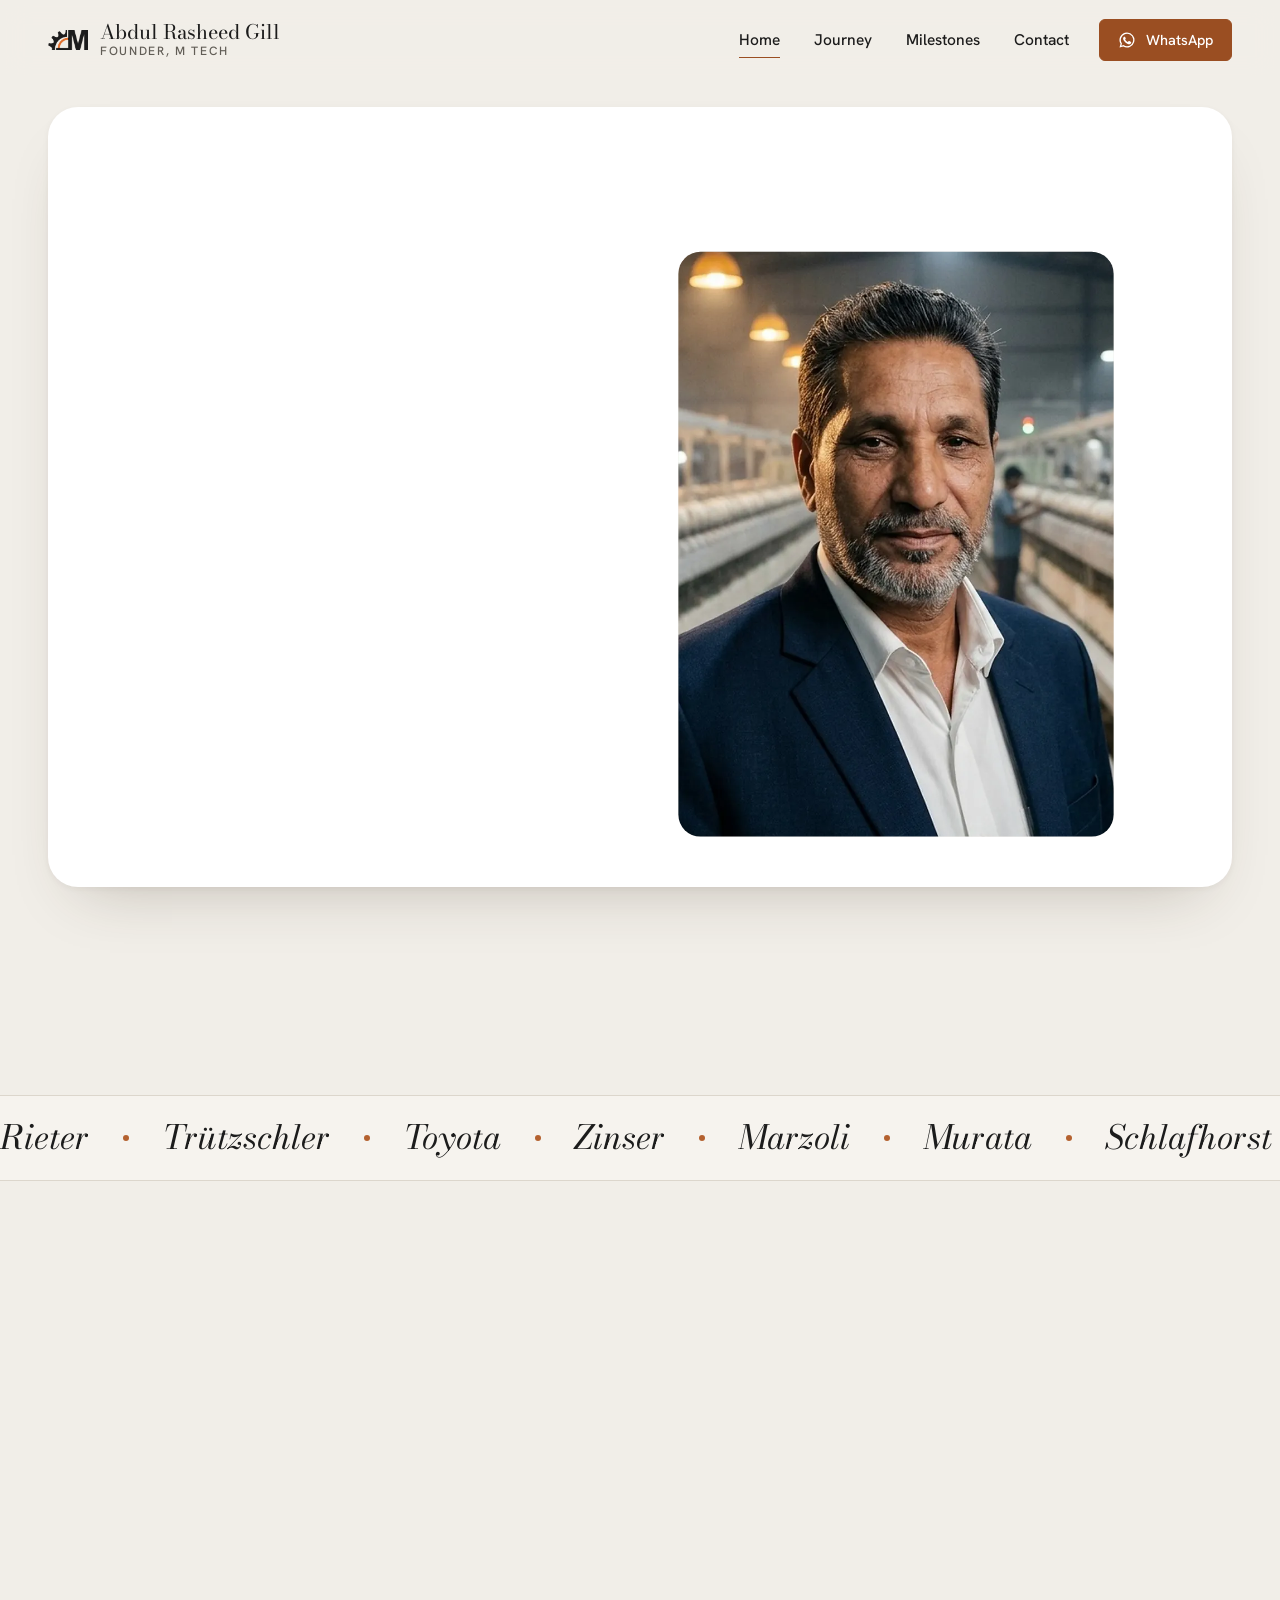
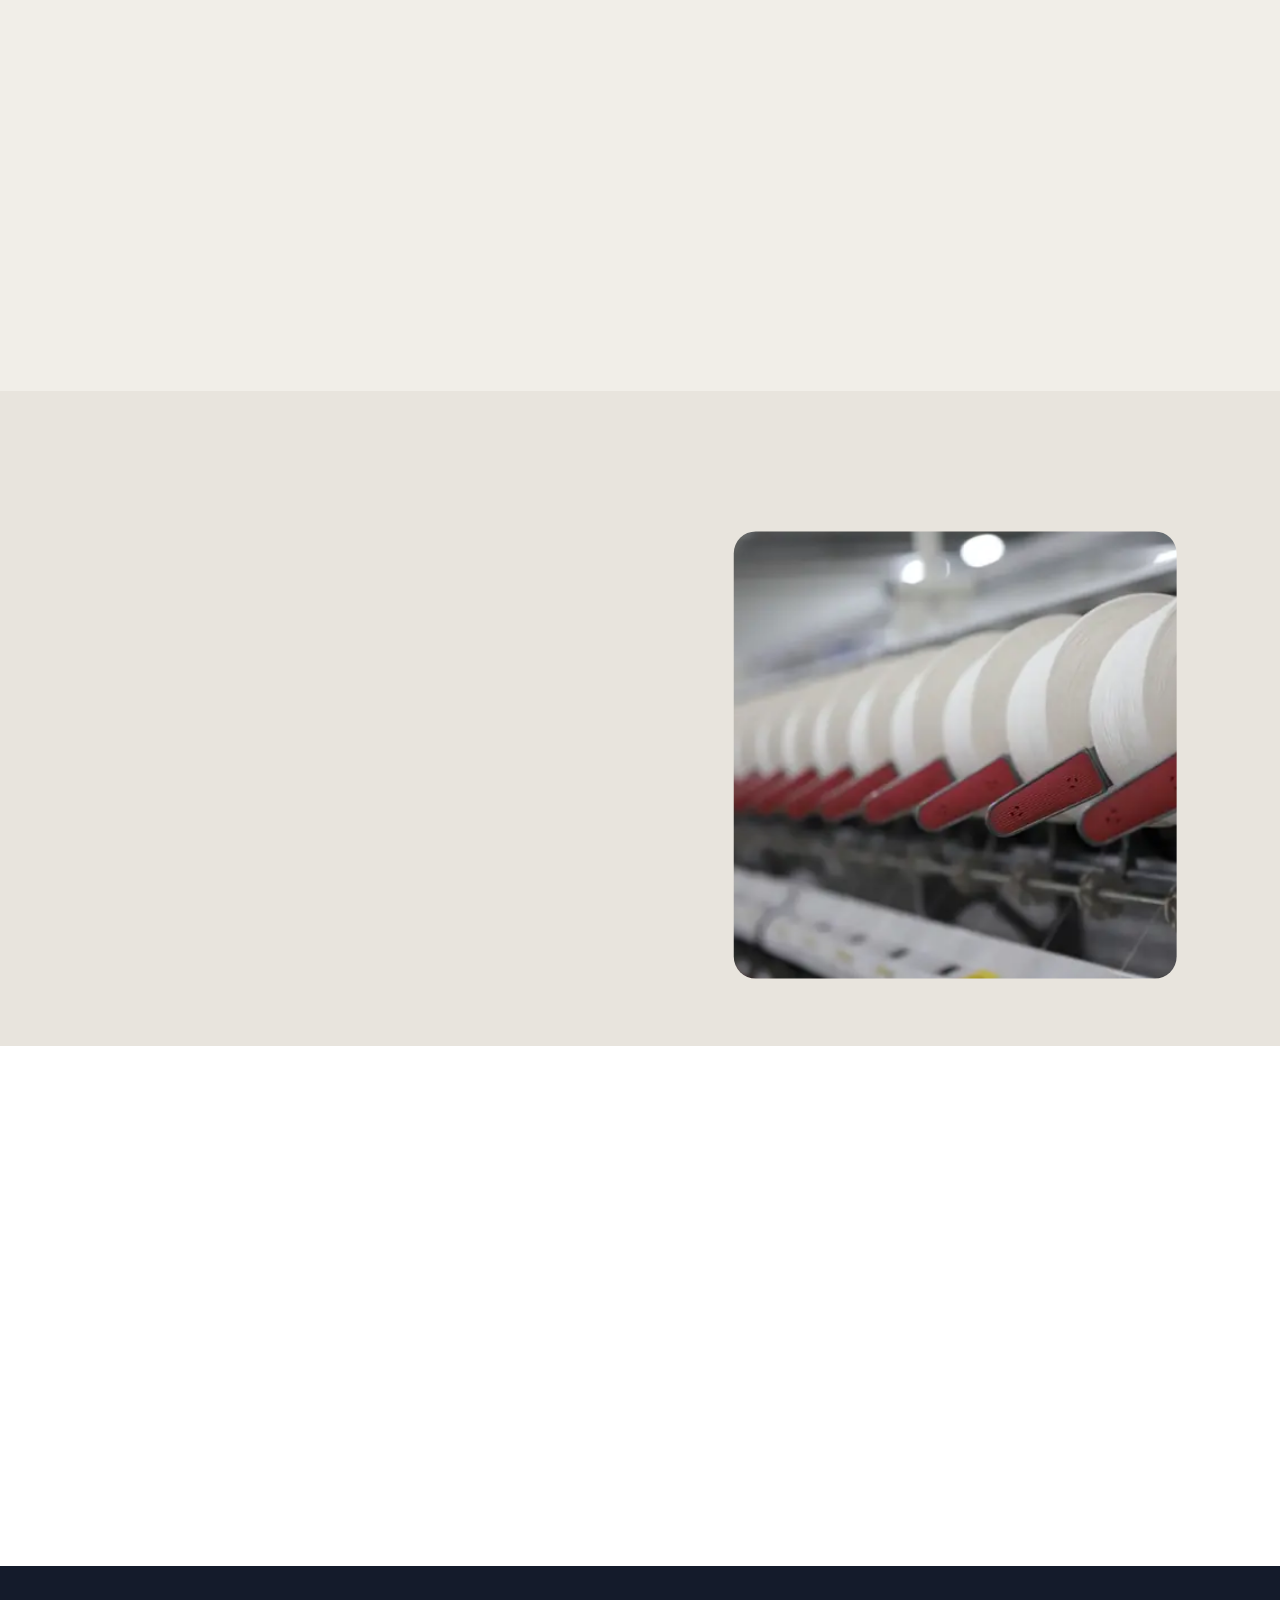
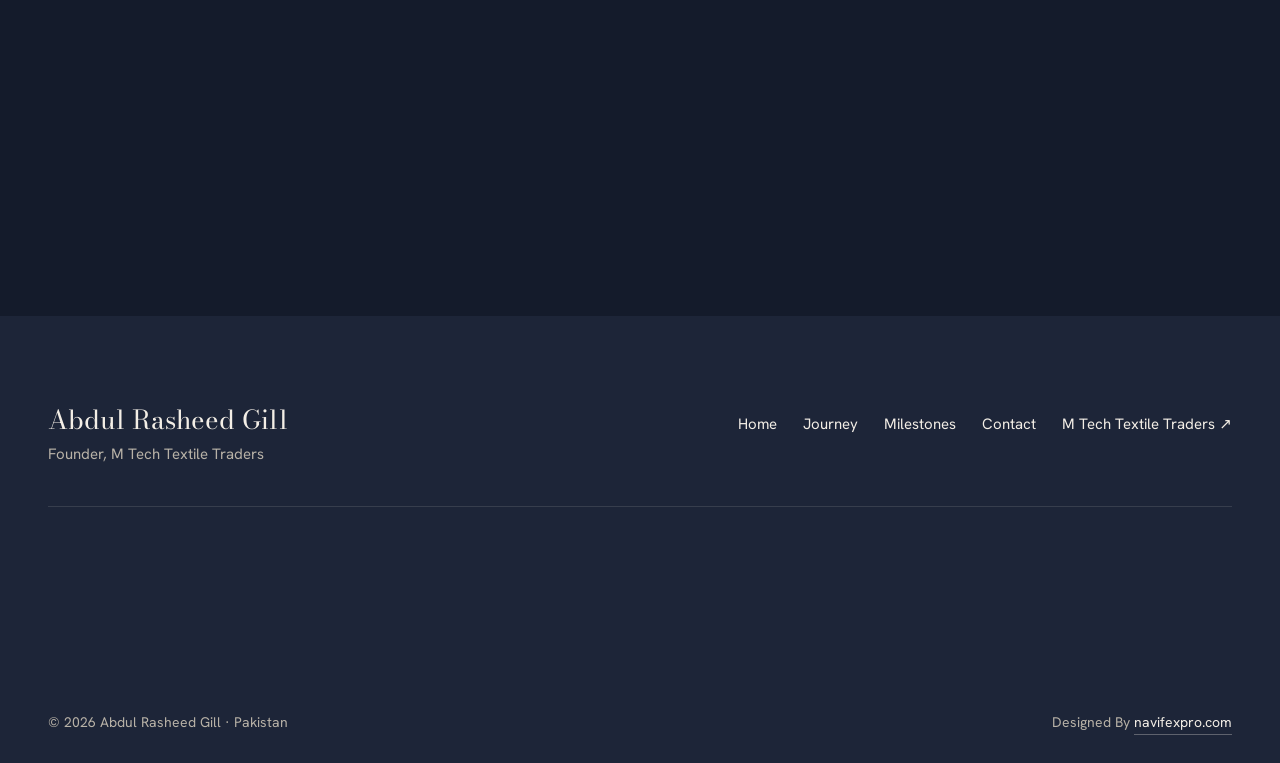
==== commit a51baf3a: "Menu: add Home link Co-Authored-By: Claude Opus 5.5 <noreply@anthropic.com> Claude-Session: https://" ====
--- a/index.html
+++ b/index.html
@@ -41,7 +41,7 @@
     <a class="brand" href="/" aria-current="page"><img src="/assets/img/mtech-mark-ink.png" alt="" width="44" height="23"><span><b>Abdul Rasheed Gill</b><small>Founder, M Tech</small></span></a>
     <nav aria-label="Main">
       <button class="menu-btn" type="button" aria-expanded="false" aria-controls="nav-links"><span class="mb-t">Menu</span><span class="bars" aria-hidden="true"><i></i><i></i></span></button>
-      <div class="links" id="nav-links"><a href="/journey">Journey</a><a href="/milestones">Milestones</a><a href="/contact">Contact</a><a class="btn" href="https://wa.me/923004681423?text=Assalam-o-Alaikum%20Rasheed%20sahab%2C%20I%20found%20your%20website%20and%20would%20like%20to%20get%20in%20touch." target="_blank" rel="noopener"><svg viewBox="0 0 24 24" fill="currentColor" aria-hidden="true"><path d="M12 2a10 10 0 0 0-8.6 15.1L2 22l5-1.3A10 10 0 1 0 12 2zm0 18.2a8.2 8.2 0 0 1-4.2-1.2l-.3-.2-3 .8.8-2.9-.2-.3A8.2 8.2 0 1 1 12 20.2zm4.5-6.1c-.2-.1-1.5-.7-1.7-.8s-.4-.1-.6.1-.7.8-.8 1-.3.2-.5.1a6.7 6.7 0 0 1-3.3-2.9c-.2-.4.2-.4.7-1.3a.5.5 0 0 0 0-.4l-.8-1.8c-.2-.5-.4-.4-.6-.4h-.5a1 1 0 0 0-.7.3 3 3 0 0 0-.9 2.2 5.2 5.2 0 0 0 1.1 2.7 11.8 11.8 0 0 0 4.5 4c1.7.7 2.3.8 3.2.6a2.7 2.7 0 0 0 1.8-1.2 2.2 2.2 0 0 0 .1-1.2c0-.1-.2-.2-.4-.3z"/></svg>WhatsApp</a></div>
+      <div class="links" id="nav-links"><a href="/" aria-current="page">Home</a><a href="/journey">Journey</a><a href="/milestones">Milestones</a><a href="/contact">Contact</a><a class="btn" href="https://wa.me/923004681423?text=Assalam-o-Alaikum%20Rasheed%20sahab%2C%20I%20found%20your%20website%20and%20would%20like%20to%20get%20in%20touch." target="_blank" rel="noopener"><svg viewBox="0 0 24 24" fill="currentColor" aria-hidden="true"><path d="M12 2a10 10 0 0 0-8.6 15.1L2 22l5-1.3A10 10 0 1 0 12 2zm0 18.2a8.2 8.2 0 0 1-4.2-1.2l-.3-.2-3 .8.8-2.9-.2-.3A8.2 8.2 0 1 1 12 20.2zm4.5-6.1c-.2-.1-1.5-.7-1.7-.8s-.4-.1-.6.1-.7.8-.8 1-.3.2-.5.1a6.7 6.7 0 0 1-3.3-2.9c-.2-.4.2-.4.7-1.3a.5.5 0 0 0 0-.4l-.8-1.8c-.2-.5-.4-.4-.6-.4h-.5a1 1 0 0 0-.7.3 3 3 0 0 0-.9 2.2 5.2 5.2 0 0 0 1.1 2.7 11.8 11.8 0 0 0 4.5 4c1.7.7 2.3.8 3.2.6a2.7 2.7 0 0 0 1.8-1.2 2.2 2.2 0 0 0 .1-1.2c0-.1-.2-.2-.4-.3z"/></svg>WhatsApp</a></div>
     </nav>
   </div>
 </header>
@@ -54,7 +54,7 @@
           <p class="role" data-a="fade" style="--d:340ms"><span class="rl" aria-hidden="true"></span>Founder, M Tech Textile Traders</p>
           <p class="lead" data-a="rise" style="--d:420ms">Nearly forty years in Pakistan&rsquo;s spinning industry, from a job on the mill floor to buying and selling entire spinning mills.</p>
           <ul class="pts"><li data-a="rise" style="--d:520ms"><svg viewBox="0 0 12 12" aria-hidden="true"><path d="M6 0l1.6 4.4L12 6 7.6 7.6 6 12 4.4 7.6 0 6 4.4 4.4z"/></svg><span>Learned Spinning On The Mill Floor</span></li><li data-a="rise" style="--d:610ms"><svg viewBox="0 0 12 12" aria-hidden="true"><path d="M6 0l1.6 4.4L12 6 7.6 7.6 6 12 4.4 7.6 0 6 4.4 4.4z"/></svg><span>Built M Tech From Spare Parts To Whole Mills</span></li><li data-a="rise" style="--d:700ms"><svg viewBox="0 0 12 12" aria-hidden="true"><path d="M6 0l1.6 4.4L12 6 7.6 7.6 6 12 4.4 7.6 0 6 4.4 4.4z"/></svg><span>Trusted By Mill Owners All Over Pakistan</span></li></ul>
-          <div class="ctas" data-a="rise" style="--d:820ms"><a class="btn" href="/journey">Read His Story <span class="arr" aria-hidden="true">&rarr;</span></a><a class="btn ghost" href="/contact">Say Salaam</a></div>
+          <div class="ctas" data-a="rise" style="--d:820ms"><a class="btn" href="/journey">Read His Story <span class="arr" aria-hidden="true">&rarr;</span></a><a class="btn ghost" href="https://wa.me/923004681423?text=Assalam-o-Alaikum%20Rasheed%20sahab%2C%20I%20found%20your%20website%20and%20would%20like%20to%20get%20in%20touch." target="_blank" rel="noopener"><svg viewBox="0 0 24 24" fill="currentColor" aria-hidden="true"><path d="M12 2a10 10 0 0 0-8.6 15.1L2 22l5-1.3A10 10 0 1 0 12 2zm0 18.2a8.2 8.2 0 0 1-4.2-1.2l-.3-.2-3 .8.8-2.9-.2-.3A8.2 8.2 0 1 1 12 20.2zm4.5-6.1c-.2-.1-1.5-.7-1.7-.8s-.4-.1-.6.1-.7.8-.8 1-.3.2-.5.1a6.7 6.7 0 0 1-3.3-2.9c-.2-.4.2-.4.7-1.3a.5.5 0 0 0 0-.4l-.8-1.8c-.2-.5-.4-.4-.6-.4h-.5a1 1 0 0 0-.7.3 3 3 0 0 0-.9 2.2 5.2 5.2 0 0 0 1.1 2.7 11.8 11.8 0 0 0 4.5 4c1.7.7 2.3.8 3.2.6a2.7 2.7 0 0 0 1.8-1.2 2.2 2.2 0 0 0 .1-1.2c0-.1-.2-.2-.4-.3z"/></svg>Say Salaam</a></div>
         </div>
         <div class="hero-media" data-tilt>
           <div class="arch" data-a="img" style="--d:150ms"><picture><source type="image/webp" srcset="/assets/img/hero-800.webp 800w, /assets/img/hero.webp 1640w" sizes="(max-width: 699px) 44vw, 480px"><img class="kb" src="/assets/img/hero.jpg" alt="Portrait of Abdul Rasheed Gill in a dark suit, standing in a ring spinning hall" width="1640" height="1640" fetchpriority="high"></picture></div>
